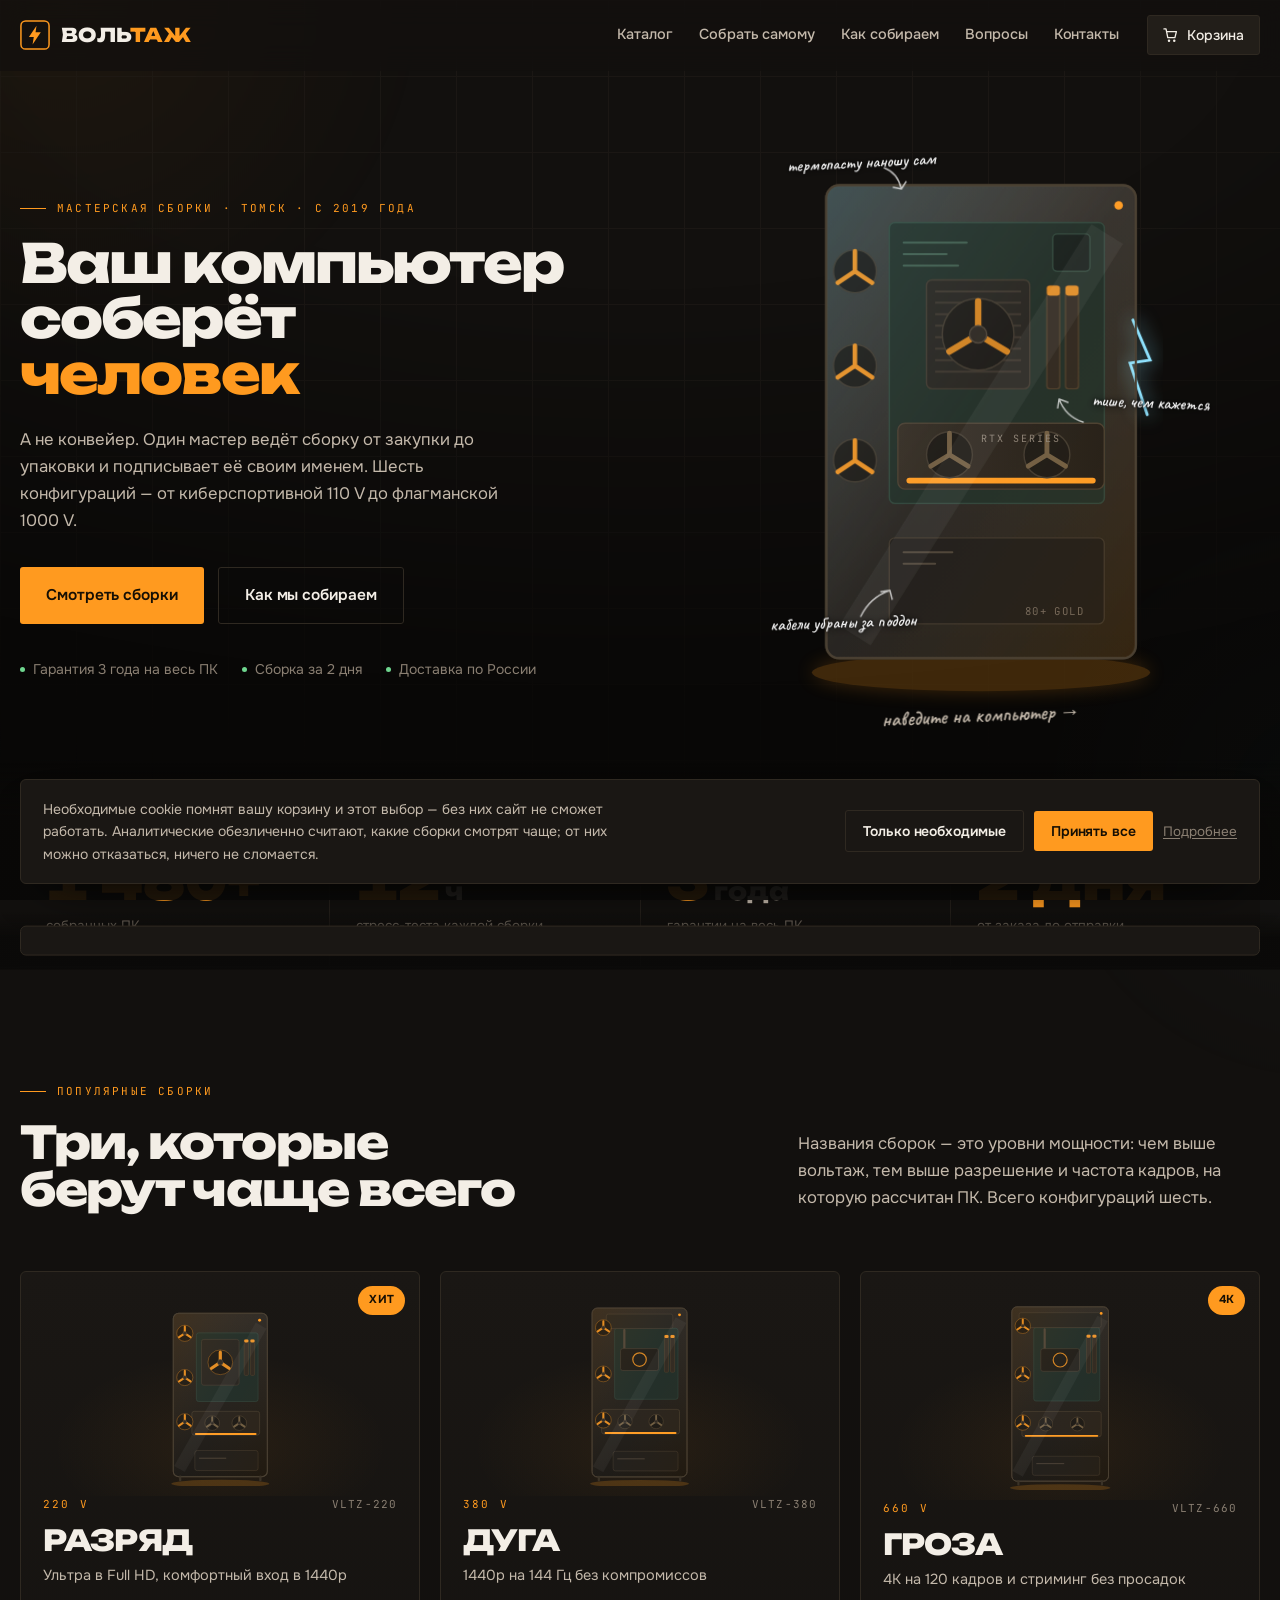
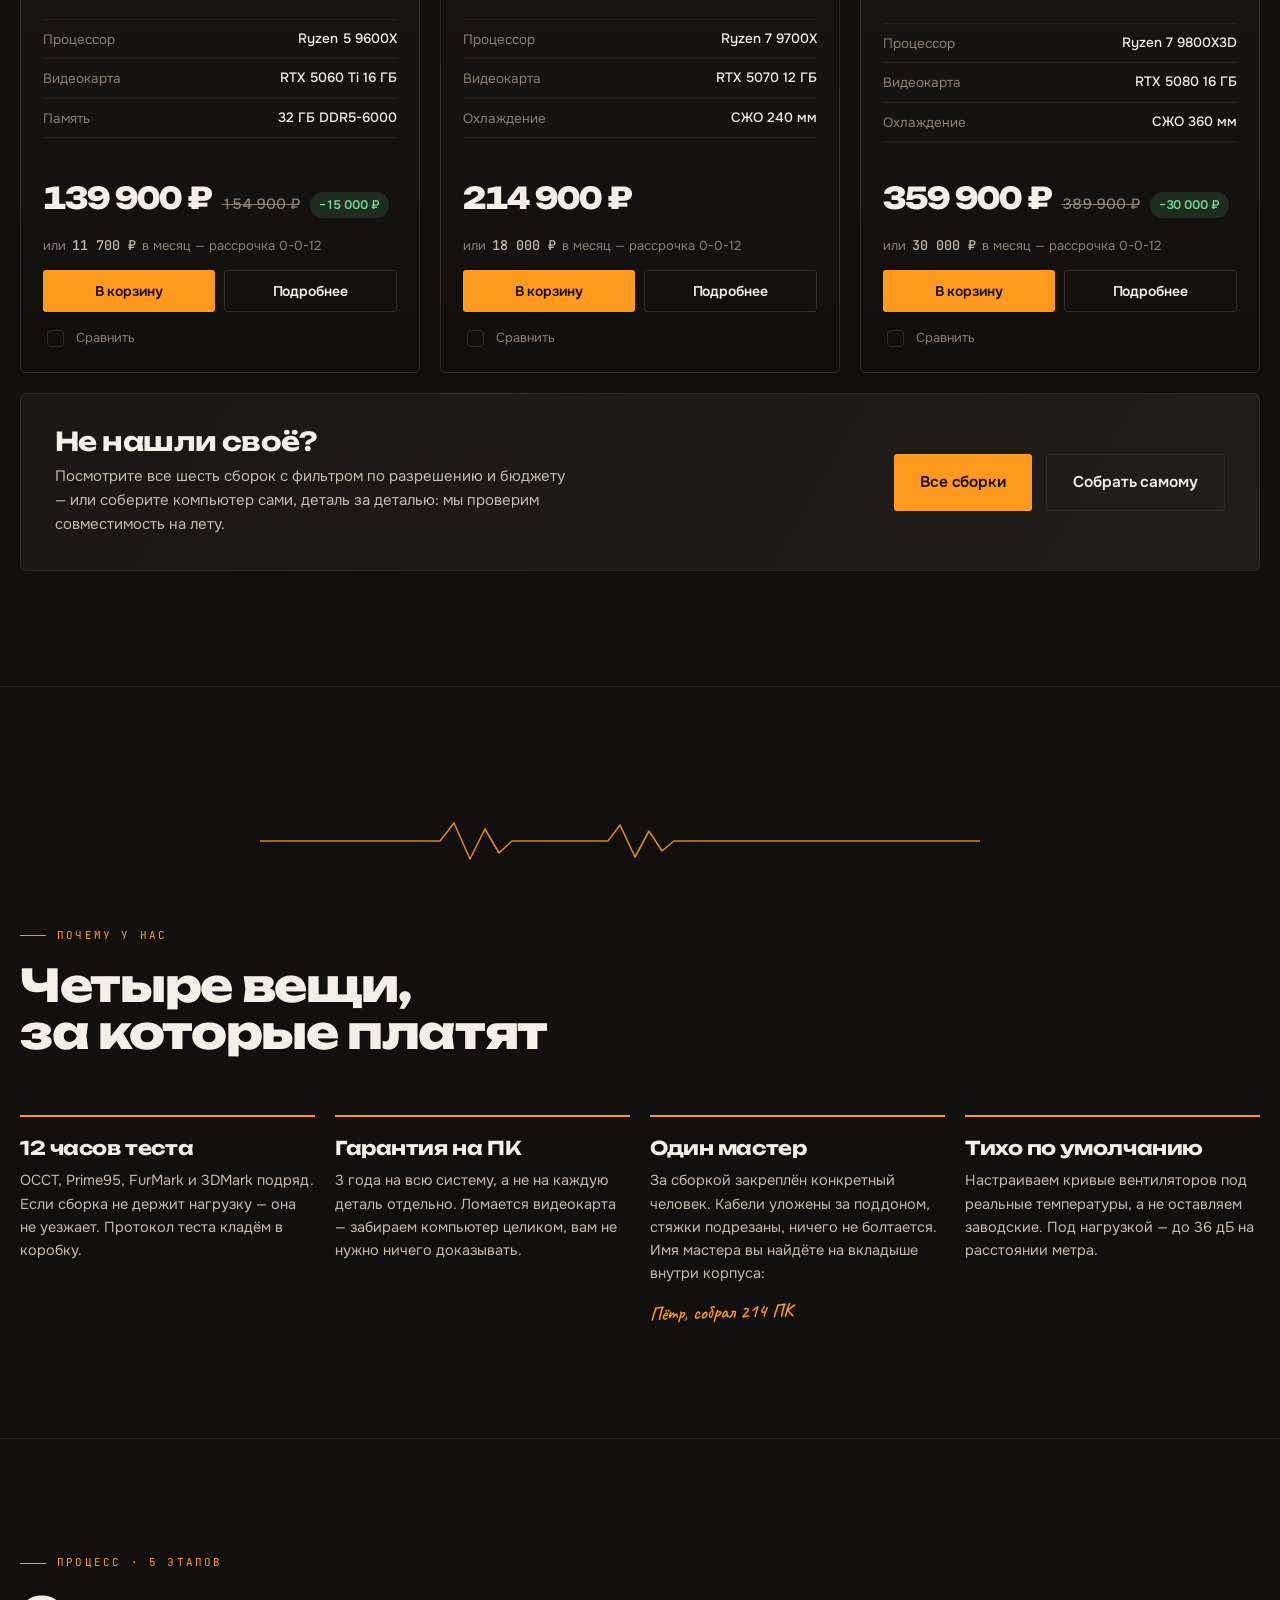
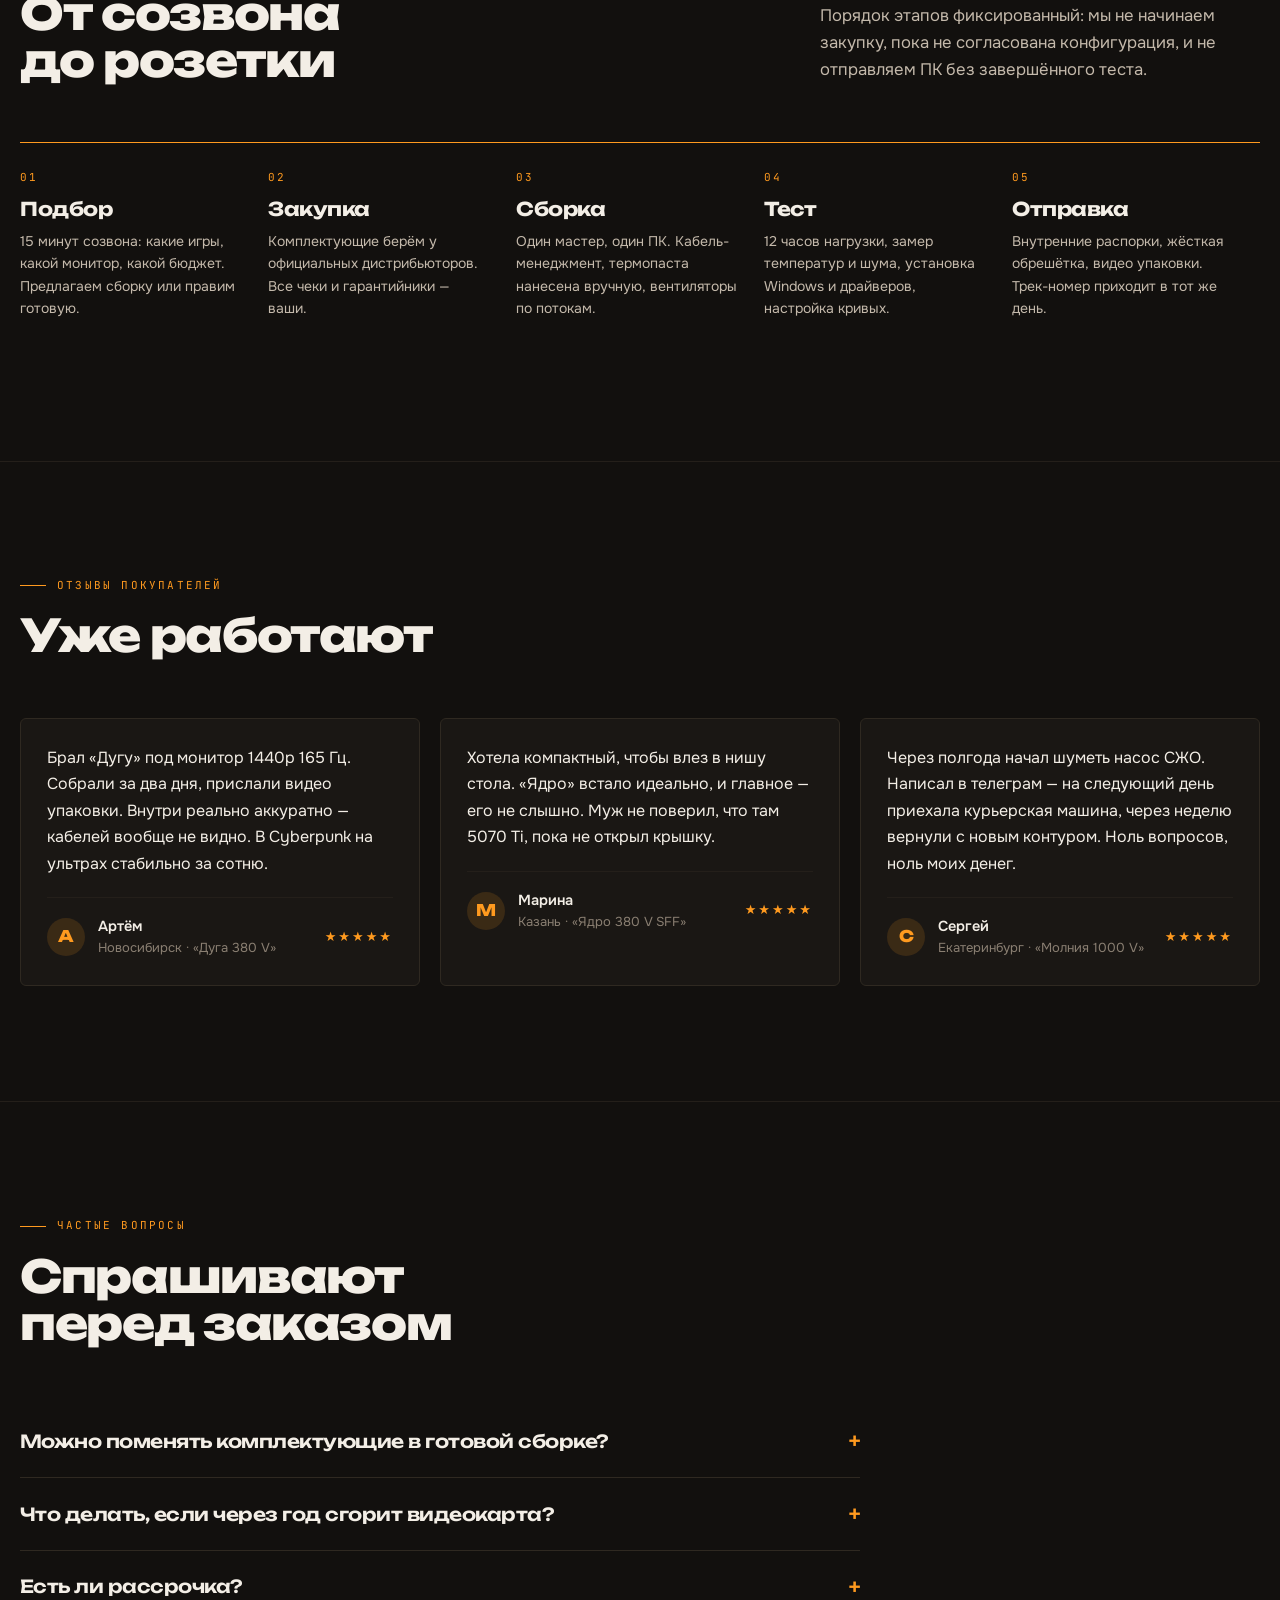
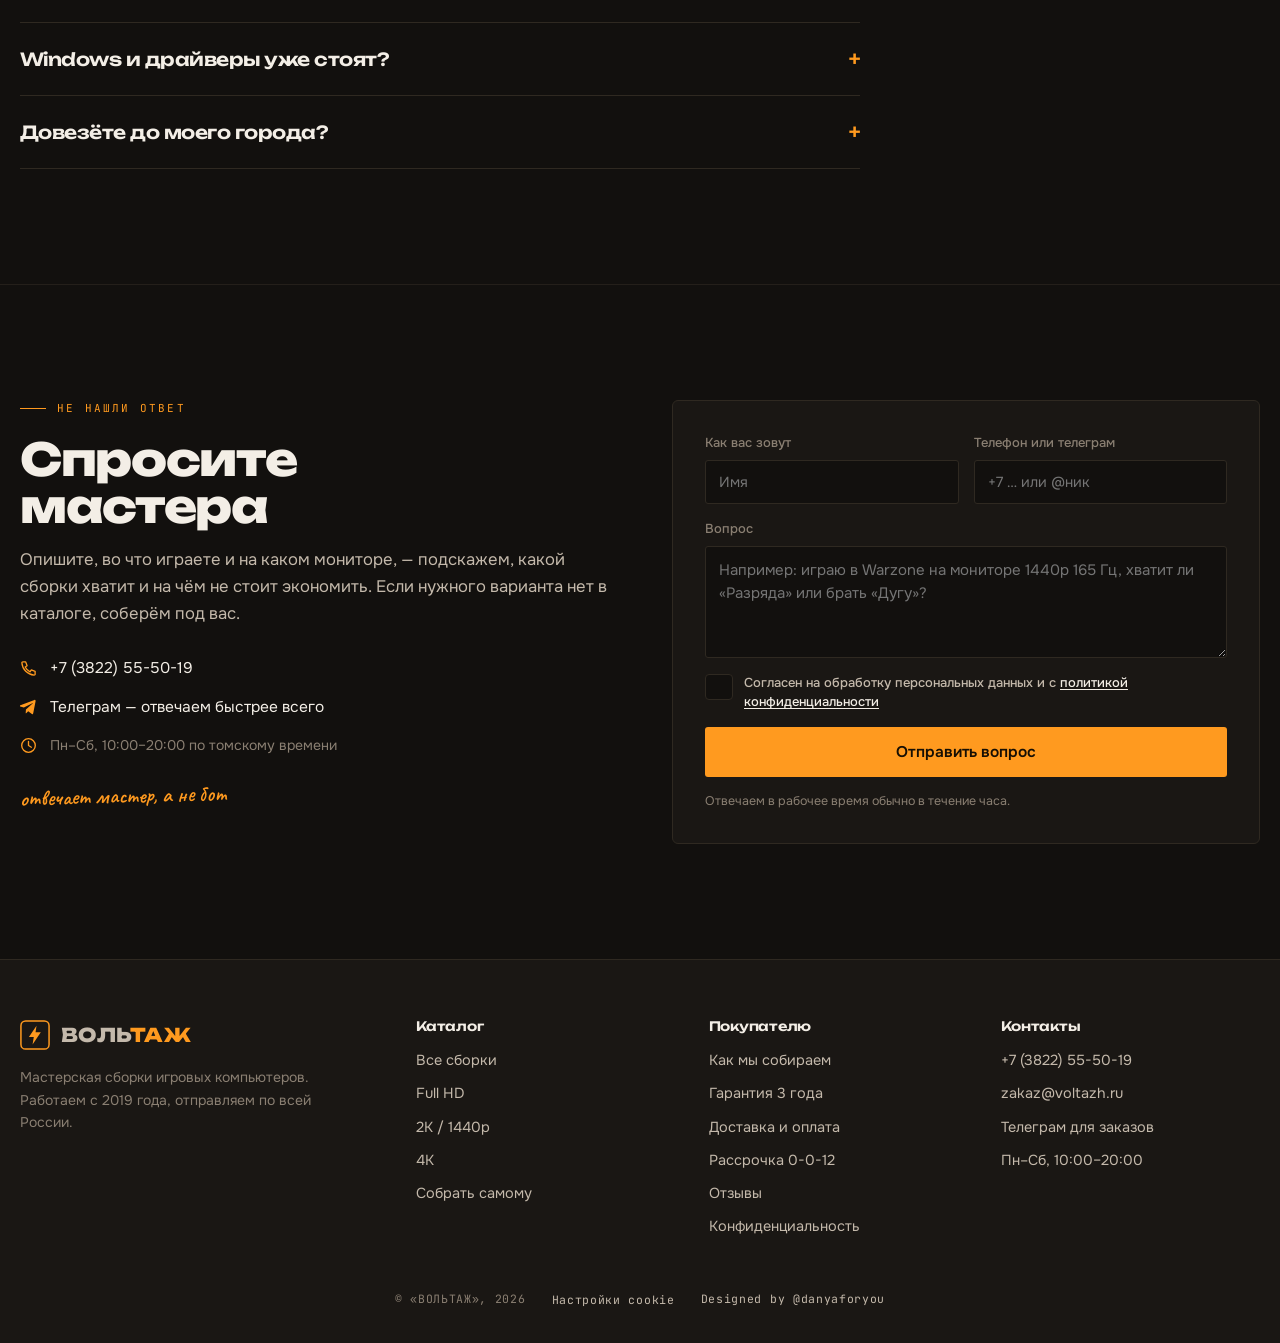
==== index.html @ ef3c9ac2 "Доступность и лишние пересчёты раскладки По отчёту Lighthouse.  Доступность: - корзина, карточка тов" ====
<!doctype html>
<html lang="ru">
<head>
<meta charset="utf-8">
<meta name="viewport" content="width=device-width, initial-scale=1">
<title>Вольтаж — сборка игровых ПК в Томске</title>
<meta name="description" content="Мастерская сборки игровых компьютеров: шесть готовых конфигураций, гарантия 3 года на весь ПК, 12 часов стресс-теста.">
<link rel="canonical" href="https://danya4you.github.io/voltazh/">
<link rel="icon" href="favicon.svg" type="image/svg+xml">
<meta name="theme-color" content="#12100E">

<meta property="og:type" content="website">
<meta property="og:site_name" content="ВОЛЬТАЖ">
<meta property="og:locale" content="ru_RU">
<meta property="og:url" content="https://danya4you.github.io/voltazh/">
<meta property="og:title" content="Вольтаж — ваш компьютер соберёт человек">
<meta property="og:description" content="Мастерская сборки игровых компьютеров: шесть готовых конфигураций, гарантия 3 года на весь ПК, 12 часов стресс-теста.">
<meta property="og:image" content="https://danya4you.github.io/voltazh/og-image.png">
<meta property="og:image:width" content="1731">
<meta property="og:image:height" content="909">
<meta property="og:image:alt" content="Игровой компьютер ВОЛЬТАЖ и слоган: ваш компьютер соберёт человек">

<meta name="twitter:card" content="summary_large_image">
<meta name="twitter:title" content="Вольтаж — ваш компьютер соберёт человек">
<meta name="twitter:description" content="Мастерская сборки игровых компьютеров: шесть готовых конфигураций, гарантия 3 года на весь ПК, 12 часов стресс-теста.">
<meta name="twitter:image" content="https://danya4you.github.io/voltazh/og-image.png">
<link rel="preconnect" href="https://fonts.googleapis.com">
<link rel="preconnect" href="https://fonts.gstatic.com" crossorigin>
<link rel="preload" as="style" href="https://fonts.googleapis.com/css2?family=Caveat:wght@600&family=JetBrains+Mono:wght@400;500;700&family=Onest:wght@400;500;600;700&family=Unbounded:wght@600;700;800&display=swap">
<link rel="stylesheet" href="https://fonts.googleapis.com/css2?family=Caveat:wght@600&family=JetBrains+Mono:wght@400;500;700&family=Onest:wght@400;500;600;700&family=Unbounded:wght@600;700;800&display=swap" media="print" onload="this.media='all'">
<noscript><link rel="stylesheet" href="https://fonts.googleapis.com/css2?family=Caveat:wght@600&family=JetBrains+Mono:wght@400;500;700&family=Onest:wght@400;500;600;700&family=Unbounded:wght@600;700;800&display=swap"></noscript>
<link rel="stylesheet" href="assets/style.css">
</head>
<body>
<div class="bg" aria-hidden="true">
  <div class="bg__glow"></div>
  <div class="bg__grid"></div>
  <div class="bg__vig"></div>
</div>
<div class="cursor-glow" id="cursorGlow" aria-hidden="true"></div>
<div class="page-veil" aria-hidden="true"></div>

<!-- вольтметровая рейка -->
<aside class="rail" id="rail" aria-hidden="true">
  <div class="rail__track"><div class="rail__fill"></div><div class="rail__head"></div></div>
  <div class="rail__read"><small>напряжение</small><span id="railRead">0 V</span></div>
</aside>

<!-- ================= ШАПКА ================= -->
<header class="top" id="top">
  <div class="shell top__in">
    <a class="logo" href="index.html" aria-label="Вольтаж — на главную">
      <svg class="logo__mark" viewBox="0 0 32 32" fill="none" aria-hidden="true">
        <rect x="1" y="1" width="30" height="30" rx="5" stroke="#FF9A1F" stroke-width="1.6"/>
        <path d="M17.6 6 9.5 18.2h5.2L13.4 26l8.8-13H16.6L17.6 6Z" fill="#FF9A1F"/>
      </svg>
      <span class="logo__txt">Воль<b>таж</b></span>
    </a>
    <nav class="nav" id="nav">
      <a href="catalog.html" data-page="catalog">Каталог</a>
      <a href="configurator.html" data-page="configurator">Собрать самому</a>
      <a href="index.html#how">Как собираем</a>
      <a href="index.html#faq">Вопросы</a>
      <a href="index.html#ask">Контакты</a>
    </nav>
    <button class="cart-btn" id="cartOpen" aria-label="Открыть корзину">
      <svg width="15" height="15" viewBox="0 0 16 16" fill="none" aria-hidden="true">
        <path d="M1 1h2.2l1.9 9.2h7.6l1.6-6.4H4.4" stroke="currentColor" stroke-width="1.4" stroke-linecap="round" stroke-linejoin="round"/>
        <circle cx="6.4" cy="13.6" r="1.3" fill="currentColor"/><circle cx="12" cy="13.6" r="1.3" fill="currentColor"/>
      </svg>
      Корзина <span class="cart-btn__n" id="cartN" data-zero>0</span>
    </button>
    <button class="burger" id="burger" aria-label="Меню" aria-expanded="false" aria-controls="nav">
      <span></span><span></span><span></span>
    </button>
  </div>
</header>

<main id="content">
<!-- ================= ГЕРОЙ ================= -->
<section class="hero band--flush" id="hero">
  <div class="shell hero__in">
    <div>
      <div class="eyebrow">Мастерская сборки · Томск · с 2019 года</div>
      <h1>Ваш компьютер<br>соберёт<br><em>человек</em></h1>
      <p class="hero__sub">А не конвейер. Один мастер ведёт сборку от закупки до упаковки и подписывает её своим именем. Шесть конфигураций — от киберспортивной 110 V до флагманской 1000 V.</p>
      <div class="hero__cta">
        <a class="btn" href="catalog.html">Смотреть сборки</a>
        <a class="btn btn--ghost" href="#how">Как мы собираем</a>
      </div>
      <div class="hero__meta">
        <span>Гарантия 3 года на весь ПК</span>
        <span>Сборка за 2 дня</span>
        <span>Доставка по России</span>
      </div>
    </div>
    <div class="hero__art">
      <div class="hero__stage">
      <svg viewBox="0 0 300 380" fill="none" role="img" aria-label="Игровой компьютер в корпусе со стеклянной боковиной">
        <defs>
          <linearGradient id="hGlass" x1="0" y1="0" x2="1" y2="1">
            <stop offset="0" stop-color="#8FE3FF" stop-opacity=".13"/>
            <stop offset=".5" stop-color="#FFFFFF" stop-opacity=".04"/>
            <stop offset="1" stop-color="#FF9A1F" stop-opacity=".07"/>
          </linearGradient>
          <linearGradient id="hCase" x1="0" y1="0" x2="0" y2="1">
            <stop offset="0" stop-color="#2A251F"/><stop offset="1" stop-color="#171410"/>
          </linearGradient>
          <linearGradient id="hGpu" x1="0" y1="0" x2="1" y2="0">
            <stop offset="0" stop-color="#31291F"/><stop offset="1" stop-color="#1E1913"/>
          </linearGradient>
          <filter id="hGlow" x="-60%" y="-60%" width="220%" height="220%">
            <feGaussianBlur stdDeviation="7" result="b"/><feMerge><feMergeNode in="b"/><feMergeNode in="SourceGraphic"/></feMerge>
          </filter>
        </defs>

        <!-- свечение под корпусом -->
        <ellipse class="pulse floor" cx="150" cy="366" rx="118" ry="13" fill="#FF9A1F" opacity=".22" filter="url(#hGlow)"/>

        <!-- корпус -->
        <g class="part" style="--dy:34px; animation-delay:.05s; --ex:-30px; --ey:34px; --er:-8deg; --rd:0s">
          <rect x="42" y="26" width="216" height="330" rx="9" fill="url(#hCase)" stroke="#3A3227" stroke-width="1.5"/>
          <rect x="42" y="26" width="216" height="330" rx="9" fill="url(#hGlass)"/>
          <circle class="led" cx="246" cy="40" r="3" fill="#FF9A1F"/>
        </g>

        <!-- материнская плата -->
        <g class="part" style="--dx:-70px; --rot:-7deg; animation-delay:.28s; --ex:-96px; --ey:-58px; --er:-24deg; --rd:.42s">
          <rect x="86" y="52" width="150" height="196" rx="4" fill="#1D2A22" stroke="#2E4438" stroke-width="1"/>
          <path d="M96 66h44M96 74h30M96 82h38" stroke="#3E5A4A" stroke-width="1.4" stroke-linecap="round"/>
          <rect x="200" y="60" width="26" height="26" rx="3" fill="#141B17" stroke="#2E4438"/>
        </g>

        <!-- оперативная память -->
        <g class="part" style="--dy:-70px; animation-delay:.46s; --ex:78px; --ey:-104px; --er:38deg; --rd:1.26s">
          <rect x="196" y="96" width="9" height="72" rx="2" fill="#2C241B" stroke="#4A3A26"/>
          <rect x="209" y="96" width="9" height="72" rx="2" fill="#2C241B" stroke="#4A3A26"/>
          <rect x="196" y="96" width="9" height="7" rx="2" fill="#FF9A1F" opacity=".85"/>
          <rect x="209" y="96" width="9" height="7" rx="2" fill="#FF9A1F" opacity=".85"/>
        </g>

        <!-- башенный кулер -->
        <g class="part" style="--dy:-90px; animation-delay:.6s; --ex:-14px; --ey:-142px; --er:-18deg; --rd:.84s">
          <rect x="112" y="92" width="72" height="76" rx="4" fill="#23201B" stroke="#3E362B"/>
          <path d="M118 100h60M118 108h60M118 116h60M118 124h60M118 132h60M118 140h60M118 148h60M118 156h60" stroke="#3A3229" stroke-width="1.4"/>
          <g class="fan fan--slow">
            <circle cx="148" cy="130" r="25" fill="#181511" stroke="#3E362B"/>
            <path d="M148 130 148 107M148 130 168 142M148 130 128 142" stroke="#FF9A1F" stroke-width="4.5" stroke-linecap="round" opacity=".8"/>
          </g>
          <circle cx="148" cy="130" r="6" fill="#2A241D" stroke="#4A4034"/>
        </g>

        <!-- видеокарта -->
        <g class="part" style="--dx:80px; --rot:6deg; animation-delay:.78s; --ex:112px; --ey:26px; --er:22deg; --rd:1.68s">
          <rect x="92" y="192" width="144" height="46" rx="5" fill="url(#hGpu)" stroke="#453A2C"/>
          <rect x="98" y="230" width="132" height="4" rx="2" fill="#FF9A1F" class="pulse"/>
          <g class="fan"><circle cx="128" cy="214" r="16" fill="#191510" stroke="#3E362B"/>
            <path d="M128 214 128 199M128 214 141 222M128 214 115 222" stroke="#6E5A3E" stroke-width="3.4" stroke-linecap="round"/></g>
          <g class="fan fan--rev"><circle cx="196" cy="214" r="16" fill="#191510" stroke="#3E362B"/>
            <path d="M196 214 196 199M196 214 209 222M196 214 183 222" stroke="#6E5A3E" stroke-width="3.4" stroke-linecap="round"/></g>
          <text x="150" y="205" font-family="JetBrains Mono, monospace" font-size="7" fill="#8A7F72" letter-spacing="1.4">RTX SERIES</text>
        </g>

        <!-- блок питания -->
        <g class="part" style="--dy:80px; animation-delay:.94s; --ex:-108px; --ey:78px; --er:-30deg; --rd:2.1s">
          <rect x="86" y="272" width="150" height="60" rx="4" fill="#1C1915" stroke="#3A3227"/>
          <path d="M96 282h34M96 290h22" stroke="#4A4034" stroke-width="1.4" stroke-linecap="round"/>
          <text x="222" y="326" text-anchor="end" font-family="JetBrains Mono, monospace" font-size="7.5" fill="#6E6357" letter-spacing="1">80+ GOLD</text>
        </g>

        <!-- фронтальные вентиляторы -->
        <g class="part" style="--dx:-60px; animation-delay:1.08s; --ex:-124px; --ey:-14px; --er:-42deg; --rd:2.52s">
          <g class="fan"><circle cx="62" cy="86" r="15" fill="#181511" stroke="#3E362B"/>
            <path d="M62 86 62 72M62 86 74 94M62 86 50 94" stroke="#FF9A1F" stroke-width="3.2" stroke-linecap="round" opacity=".9"/></g>
          <g class="fan fan--slow"><circle cx="62" cy="152" r="15" fill="#181511" stroke="#3E362B"/>
            <path d="M62 152 62 138M62 152 74 160M62 152 50 160" stroke="#FF9A1F" stroke-width="3.2" stroke-linecap="round" opacity=".9"/></g>
          <g class="fan"><circle cx="62" cy="218" r="15" fill="#181511" stroke="#3E362B"/>
            <path d="M62 218 62 204M62 218 74 226M62 218 50 226" stroke="#FF9A1F" stroke-width="3.2" stroke-linecap="round" opacity=".9"/></g>
        </g>

        <!-- дуга разряда -->
        <path class="arc" d="M256 120 268 148 254 150 266 186" stroke="#8FE3FF" stroke-width="2" stroke-linecap="round" fill="none" filter="url(#hGlow)"/>

        <!-- стеклянная боковина поверх -->
        <g class="part" style="--sc:1.05; --dy:0px; animation-delay:1.22s; --ex:96px; --ey:96px; --er:16deg; --rd:2.94s">
          <rect x="42" y="26" width="216" height="330" rx="9" fill="url(#hGlass)" stroke="#4B4133" stroke-width="1.5"/>
          <path d="M62 340 238 60" stroke="#FFFFFF" stroke-opacity=".05" stroke-width="26"/>
        </g>

        <!-- слои сценария: искры → вспышка → дым -->
        <g class="sparks" stroke="#FFD08A" stroke-width="2.2" stroke-linecap="round"
           stroke-linejoin="round" fill="none" filter="url(#hGlow)">
          <path d="M98 148 L108 162 L98 165 L107 180"/>
          <path d="M214 194 L204 208 L214 211 L205 226"/>
          <path d="M130 266 L140 280 L130 283 L139 298"/>
          <path d="M188 92 L178 106 L188 109 L179 124"/>
          <circle cx="107" cy="180" r="2.6" fill="#FFD08A" stroke="none"/>
          <circle cx="205" cy="226" r="2.2" fill="#FFD08A" stroke="none"/>
        </g>

        <circle class="flash" cx="150" cy="190" r="58" fill="#FFE3B0" filter="url(#hGlow)"/>

        <g class="smoke" fill="#7A6E60">
          <circle cx="120" cy="300" r="17" style="--sx:-26px"/>
          <circle cx="162" cy="312" r="21" style="--sx:16px"/>
          <circle cx="196" cy="294" r="14" style="--sx:34px"/>
          <circle cx="142" cy="284" r="12" style="--sx:-8px"/>
        </g>
      </svg>

        <span class="note note--1">термопасту наношу сам
          <svg viewBox="0 0 40 32" aria-hidden="true"><path d="M2 1c9 4 14 11 16 22M18 23l5-7M18 23l-8-2"/></svg>
        </span>
        <span class="note note--2">тише, чем кажется
          <svg viewBox="0 0 40 32" aria-hidden="true"><path d="M38 30C27 27 18 20 13 8M13 8l9 3M13 8l-1 9"/></svg>
        </span>
        <span class="note note--3">кабели убраны за поддон
          <svg viewBox="0 0 40 32" aria-hidden="true"><path d="M1 30c7-13 17-21 30-25M31 5l-9 1M31 5l2 9"/></svg>
        </span>
      </div>
      <span class="hero__hint">наведите на компьютер →</span>
    </div>
  </div>
</section>

<!-- ================= ЦИФРЫ ================= -->
<div class="shell">
  <div class="stats rise">
    <div class="stat"><div class="stat__n" data-count="1480" data-suffix="+">0</div><div class="stat__l">собранных ПК</div></div>
    <div class="stat"><div class="stat__n" data-count="12">0<small>ч</small></div><div class="stat__l">стресс-теста каждой сборки</div></div>
    <div class="stat"><div class="stat__n" data-count="3">0<small>года</small></div><div class="stat__l">гарантии на весь ПК</div></div>
    <div class="stat"><div class="stat__n" data-count="0" data-static="2 дня">2 дня</div><div class="stat__l">от заказа до отправки</div></div>
  </div>
</div>

<!-- ================= ПОПУЛЯРНЫЕ СБОРКИ ================= -->
<section class="band" id="catalog">
  <div class="shell">
    <div class="head head--split rise">
      <div>
        <div class="eyebrow">Популярные сборки</div>
        <h2>Три, которые<br>берут чаще всего</h2>
      </div>
      <p class="lead" style="max-width:42ch">Названия сборок — это уровни мощности: чем выше вольтаж, тем выше разрешение и частота кадров, на которую рассчитан ПК. Всего конфигураций шесть.</p>
    </div>

    <div class="grid" id="grid" data-only="razryad,duga,groza"></div>

    <div class="cta-card rise" style="margin-top:20px">
      <div>
        <h3>Не нашли своё?</h3>
        <p>Посмотрите все шесть сборок с фильтром по разрешению и бюджету — или соберите компьютер сами, деталь за деталью: мы проверим совместимость на лету.</p>
      </div>
      <div class="hero__cta" style="margin:0">
        <a class="btn" href="catalog.html">Все сборки</a>
        <a class="btn btn--ghost" href="configurator.html">Собрать самому</a>
      </div>
    </div>
  </div>
</section>
<!-- ================= ПОЧЕМУ МЫ ================= -->
<section class="band" id="why">
  <div class="shell">
    <div class="bolt rise" id="bolt">
      <svg viewBox="0 0 760 60" fill="none" aria-hidden="true">
        <path d="M0 30h180l14-18 16 36 15-30 14 24 13-12h96l12-16 15 32 14-26 13 20 12-10h306" stroke="#FF9A1F" stroke-width="1.6" stroke-linejoin="round"/>
      </svg>
    </div>
    <div class="head rise" style="margin-top:56px">
      <div class="eyebrow">Почему у нас</div>
      <h2>Четыре вещи,<br>за которые платят</h2>
    </div>
    <div class="feats">
      <div class="feat rise"><h3>12 часов теста</h3><p>OCCT, Prime95, FurMark и 3DMark подряд. Если сборка не держит нагрузку — она не уезжает. Протокол теста кладём в коробку.</p></div>
      <div class="feat rise" data-d="1"><h3>Гарантия на ПК</h3><p>3 года на всю систему, а не на каждую деталь отдельно. Ломается видеокарта — забираем компьютер целиком, вам не нужно ничего доказывать.</p></div>
      <div class="feat rise" data-d="2"><h3>Один мастер</h3><p>За сборкой закреплён конкретный человек. Кабели уложены за поддоном, стяжки подрезаны, ничего не болтается. Имя мастера вы найдёте на вкладыше внутри корпуса:</p><span class="hand">Пётр, собрал 214 ПК</span></div>
      <div class="feat rise" data-d="3"><h3>Тихо по умолчанию</h3><p>Настраиваем кривые вентиляторов под реальные температуры, а не оставляем заводские. Под нагрузкой — до 36 дБ на расстоянии метра.</p></div>
    </div>
  </div>
</section>

<!-- ================= КАК СОБИРАЕМ ================= -->
<section class="band" id="how">
  <div class="shell">
    <div class="head head--split rise">
      <div>
        <div class="eyebrow">Процесс · 5 этапов</div>
        <h2>От созвона<br>до розетки</h2>
      </div>
      <p class="lead" style="max-width:40ch">Порядок этапов фиксированный: мы не начинаем закупку, пока не согласована конфигурация, и не отправляем ПК без завершённого теста.</p>
    </div>
    <div class="steps">
      <div class="step rise"><div class="step__n">01</div><h3>Подбор</h3><p>15 минут созвона: какие игры, какой монитор, какой бюджет. Предлагаем сборку или правим готовую.</p></div>
      <div class="step rise" data-d="1"><div class="step__n">02</div><h3>Закупка</h3><p>Комплектующие берём у официальных дистрибьюторов. Все чеки и гарантийники — ваши.</p></div>
      <div class="step rise" data-d="2"><div class="step__n">03</div><h3>Сборка</h3><p>Один мастер, один ПК. Кабель-менеджмент, термопаста нанесена вручную, вентиляторы по потокам.</p></div>
      <div class="step rise" data-d="3"><div class="step__n">04</div><h3>Тест</h3><p>12 часов нагрузки, замер температур и шума, установка Windows и драйверов, настройка кривых.</p></div>
      <div class="step rise" data-d="4"><div class="step__n">05</div><h3>Отправка</h3><p>Внутренние распорки, жёсткая обрешётка, видео упаковки. Трек-номер приходит в тот же день.</p></div>
    </div>
  </div>
</section>

<!-- ================= ОТЗЫВЫ ================= -->
<section class="band" id="reviews">
  <div class="shell">
    <div class="head rise">
      <div class="eyebrow">Отзывы покупателей</div>
      <h2>Уже работают</h2>
    </div>
    <div class="revs">
      <div class="rev rise">
        <p class="rev__q">Брал «Дугу» под монитор 1440p 165 Гц. Собрали за два дня, прислали видео упаковки. Внутри реально аккуратно — кабелей вообще не видно. В Cyberpunk на ультрах стабильно за сотню.</p>
        <div class="rev__w"><div class="rev__av">А</div><div><div class="rev__n">Артём</div><div class="rev__c">Новосибирск · «Дуга 380 V»</div></div><div class="rev__s">★★★★★</div></div>
      </div>
      <div class="rev rise" data-d="1">
        <p class="rev__q">Хотела компактный, чтобы влез в нишу стола. «Ядро» встало идеально, и главное — его не слышно. Муж не поверил, что там 5070 Ti, пока не открыл крышку.</p>
        <div class="rev__w"><div class="rev__av">М</div><div><div class="rev__n">Марина</div><div class="rev__c">Казань · «Ядро 380 V SFF»</div></div><div class="rev__s">★★★★★</div></div>
      </div>
      <div class="rev rise" data-d="2">
        <p class="rev__q">Через полгода начал шуметь насос СЖО. Написал в телеграм — на следующий день приехала курьерская машина, через неделю вернули с новым контуром. Ноль вопросов, ноль моих денег.</p>
        <div class="rev__w"><div class="rev__av">С</div><div><div class="rev__n">Сергей</div><div class="rev__c">Екатеринбург · «Молния 1000 V»</div></div><div class="rev__s">★★★★★</div></div>
      </div>
    </div>
  </div>
</section>

<!-- ================= FAQ ================= -->
<section class="band" id="faq">
  <div class="shell">
    <div class="head rise">
      <div class="eyebrow">Частые вопросы</div>
      <h2>Спрашивают<br>перед заказом</h2>
    </div>
    <div class="faq">
      <details class="q rise"><summary>Можно поменять комплектующие в готовой сборке?</summary><div class="q__a">Да. Любую сборку из каталога мы правим под вас: другая видеокарта, больше памяти, второй SSD, корпус белого цвета. Пересчитываем цену на созвоне и присылаем итоговую спецификацию в PDF до оплаты.</div></details>
      <details class="q rise" data-d="1"><summary>Что делать, если через год сгорит видеокарта?</summary><div class="q__a">Написать нам в телеграм. Мы забираем компьютер целиком за свой счёт, разбираемся сами и возвращаем рабочим. Вам не нужно определять, какая деталь виновата, и общаться с производителем — это наша работа на все 3 года.</div></details>
      <details class="q rise" data-d="2"><summary>Есть ли рассрочка?</summary><div class="q__a">Да, 0-0-12 через банк-партнёр: без первого взноса и переплаты, до 12 месяцев. Оформляется онлайн за 10 минут, решение приходит сразу. Также работаем по счёту для юрлиц с НДС.</div></details>
      <details class="q rise" data-d="3"><summary>Windows и драйверы уже стоят?</summary><div class="q__a">Стоит активированная Windows 11 Pro, все актуальные драйверы и ничего лишнего: без пробных антивирусов, тулбаров и «оптимизаторов». По запросу вместо неё поставим Linux или отдадим ПК с чистым накопителем и скидкой.</div></details>
      <details class="q rise" data-d="4"><summary>Довезёте до моего города?</summary><div class="q__a">Доставляем по всей России транспортными компаниями в жёсткой обрешётке — доставка бесплатна при заказе от 150 000 ₽. По Томску привозим сами и при желании подключаем на месте. Внутри корпуса ставим распорки, видеокарту на время перевозки снимаем и упаковываем отдельно.</div></details>
    </div>
  </div>
</section>

<!-- ================= ОСТАЛИСЬ ВОПРОСЫ ================= -->
<section class="band" id="ask">
  <div class="shell ask">
    <div class="ask__side rise">
      <div class="eyebrow">Не нашли ответ</div>
      <h2>Спросите<br>мастера</h2>
      <p class="lead">Опишите, во что играете и на каком мониторе, — подскажем, какой сборки хватит и на чём не стоит экономить. Если нужного варианта нет в каталоге, соберём под вас.</p>

      <ul class="ask__contacts">
        <li>
          <svg viewBox="0 0 18 18" fill="none" aria-hidden="true"><path d="M3 2h3l1.5 4-2 1.4a11 11 0 0 0 5.1 5.1L12 10.5l4 1.5v3a1 1 0 0 1-1.1 1A14 14 0 0 1 2 3.1 1 1 0 0 1 3 2Z" stroke="currentColor" stroke-width="1.4" stroke-linejoin="round"/></svg>
          <a href="tel:+73822555019">+7 (3822) 55-50-19</a>
        </li>
        <li>
          <svg viewBox="0 0 18 18" fill="none" aria-hidden="true"><path d="M16.5 2.4 14 15.2c-.2.9-.7 1.1-1.4.7l-3.9-2.9-1.9 1.8c-.2.2-.4.4-.8.4l.3-4 7.3-6.6c.3-.3-.1-.4-.5-.2L4.1 9.1.2 7.9c-.9-.3-.9-.9.2-1.3L15.3 1c.7-.3 1.4.2 1.2 1.4Z" fill="currentColor"/></svg>
          <a href="https://t.me/danyaforyou">Телеграм — отвечаем быстрее всего</a>
        </li>
        <li>
          <svg viewBox="0 0 18 18" fill="none" aria-hidden="true"><circle cx="9" cy="9" r="7.2" stroke="currentColor" stroke-width="1.4"/><path d="M9 4.6V9l3 1.8" stroke="currentColor" stroke-width="1.4" stroke-linecap="round"/></svg>
          <small>Пн–Сб, 10:00–20:00 по томскому времени</small>
        </li>
      </ul>

      <span class="hand">отвечает мастер, а не бот</span>
    </div>

    <form class="ask__form rise" data-d="1" id="askForm" novalidate>
      <div class="ask__row">
        <div class="field">
          <label for="aName">Как вас зовут</label>
          <input id="aName" name="name" autocomplete="name" placeholder="Имя">
          <span class="err">Укажите имя</span>
        </div>
        <div class="field">
          <label for="aContact">Телефон или телеграм</label>
          <input id="aContact" name="contact" autocomplete="tel" placeholder="+7 … или @ник">
          <span class="err">Куда прислать ответ?</span>
        </div>
      </div>
      <div class="field">
        <label for="aText">Вопрос</label>
        <textarea id="aText" name="text" placeholder="Например: играю в Warzone на мониторе 1440p 165 Гц, хватит ли «Разряда» или брать «Дугу»?"></textarea>
        <span class="err">Опишите вопрос хотя бы одним предложением</span>
      </div>
      <div class="field field--agree">
        <label class="agree">
          <input type="checkbox" id="aAgree">
          <span>Согласен на обработку персональных данных и с <a href="policy.html">политикой конфиденциальности</a></span>
        </label>
        <span class="err">Без согласия мы не имеем права принять обращение</span>
      </div>
      <button class="btn btn--wide" type="submit">Отправить вопрос</button>
      <p class="ask__note">Отвечаем в рабочее время обычно в течение часа.</p>
    </form>
  </div>
</section>

</main>

<!-- ================= ФУТЕР ================= -->
<footer class="foot" id="contacts">
  <div class="shell">
    <div class="foot__grid">
      <div>
        <a class="logo" href="index.html" style="margin-bottom:14px">
          <svg class="logo__mark" viewBox="0 0 32 32" fill="none" aria-hidden="true">
            <rect x="1" y="1" width="30" height="30" rx="5" stroke="#FF9A1F" stroke-width="1.6"/>
            <path d="M17.6 6 9.5 18.2h5.2L13.4 26l8.8-13H16.6L17.6 6Z" fill="#FF9A1F"/>
          </svg>
          <span class="logo__txt">Воль<b>таж</b></span>
        </a>
        <p class="foot__note">Мастерская сборки игровых компьютеров. Работаем с 2019 года, отправляем по всей России.</p>
      </div>
      <div>
        <h3>Каталог</h3>
        <ul>
          <li><a href="catalog.html">Все сборки</a></li>
          <li><a href="catalog.html#catalog">Full HD</a></li>
          <li><a href="catalog.html#catalog">2K / 1440p</a></li>
          <li><a href="catalog.html#catalog">4K</a></li>
          <li><a href="configurator.html">Собрать самому</a></li>
        </ul>
      </div>
      <div>
        <h3>Покупателю</h3>
        <ul>
          <li><a href="index.html#how">Как мы собираем</a></li>
          <li><a href="index.html#why">Гарантия 3 года</a></li>
          <li><a href="index.html#faq">Доставка и оплата</a></li>
          <li><a href="index.html#faq">Рассрочка 0-0-12</a></li>
          <li><a href="index.html#reviews">Отзывы</a></li>
          <li><a href="policy.html">Конфиденциальность</a></li>
        </ul>
      </div>
      <div>
        <h3>Контакты</h3>
        <ul>
          <li><a href="tel:+73822555019">+7 (3822) 55-50-19</a></li>
          <li><a href="mailto:zakaz@voltazh.ru">zakaz@voltazh.ru</a></li>
          <li><a href="https://t.me/danyaforyou">Телеграм для заказов</a></li>
          <li><span style="color:var(--ink-2)">Пн–Сб, 10:00–20:00</span></li>
        </ul>
      </div>
    </div>
    <div class="foot__bar">
      <span>© «ВОЛЬТАЖ», 2026</span>
      <button class="foot__cookie" data-cookie-open>Настройки cookie</button>
      <a class="foot__by" href="https://t.me/danyaforyou">Designed by @danyaforyou</a>
    </div>
  </div>
</footer>

<!-- ================= КОРЗИНА ================= -->
<div class="scrim" id="scrim"></div>
<aside class="drawer" id="drawer" role="dialog" aria-modal="true" aria-label="Корзина" aria-hidden="true">
  <div class="drawer__top">
    <h3>Корзина</h3>
    <button class="x" id="cartClose" aria-label="Закрыть корзину">✕</button>
  </div>
  <div class="drawer__body" id="cartBody"></div>
  <div class="drawer__foot" id="cartFoot" hidden></div>
</aside>

<!-- ================= МОДАЛКА ТОВАРА ================= -->
<div class="modal" id="modal" role="dialog" aria-modal="true" aria-hidden="true">
  <button class="x modal__x" id="modalClose" aria-label="Закрыть">✕</button>
  <div class="modal__grid" id="modalGrid"></div>
</div>


<!-- ================= СРАВНЕНИЕ ================= -->
<div class="cmpbar" id="cmpbar" aria-live="polite"><div class="cmpbar__in"></div></div>

<!-- ================= COOKIE ================= -->
<div class="cookie" id="cookie" role="region" aria-label="Использование cookie">
  <div class="cookie__in">
    <p class="cookie__text">Необходимые cookie помнят вашу корзину и этот выбор — без них
      сайт не сможет работать. Аналитические обезличенно считают, какие сборки смотрят чаще;
      от них можно отказаться, ничего не сломается.</p>
    <div class="cookie__acts">
      <button class="btn btn--ghost btn--sm" data-cookie="need">Только необходимые</button>
      <button class="btn btn--sm" data-cookie="all">Принять все</button>
      <a class="cookie__more" href="policy.html#cookies">Подробнее</a>
    </div>
  </div>
</div>
<script src="assets/data.js" defer></script>
<script src="assets/app.js" defer></script>
</body>
</html>
---- assets/style.css ----
/* ============================================================
   ВОЛЬТАЖ — магазин игровых ПК
   Тёмная одностилевая тема (осознанный выбор: витрина мастерской).
   Все цвета заданы явно, страница не зависит от фона хоста.
   ============================================================ */

:root{
  /* грунт — тёплый графит, не синий */
  --ground:      #12100E;
  --ground-2:    #1A1714;
  --ground-3:    #221E19;
  --line:        #2F2921;
  --line-soft:   #241F1A;

  --ink:         #F3EEE6;
  --ink-2:       #C4B9AB;
  --ink-3:       #8A7F72;

  /* акцент — медь под напряжением */
  --volt:        #FF9A1F;
  --volt-deep:   #C96A00;
  --volt-soft:   rgba(255,154,31,.14);

  /* холодная дуга — только для «электрических» моментов */
  --arc:         #8FE3FF;

  --ok:          #6FD68F;
  --warn:        #FFC64D;

  --r-sm: 3px;
  --r-md: 6px;
  --r-lg: 10px;

  --shell: 1240px;
  --rail: 110px;

  /* Unbounded — то, что запоминается. Onest — то, что читается.
     Mono — только настоящие данные. Caveat — рука человека. */
  --f-disp: 'Unbounded','Onest','Segoe UI',system-ui,sans-serif;
  --f-body: 'Onest','Segoe UI',system-ui,sans-serif;
  --f-mono: 'JetBrains Mono','Cascadia Mono',ui-monospace,monospace;
  --f-hand: 'Caveat','Segoe Script',cursive;

  --sp: 0; /* прогресс скролла 0..1, пишется из JS */
}

*{box-sizing:border-box}
html{scroll-behavior:smooth}

body{
  margin:0;
  background:var(--ground);
  color:var(--ink);
  font-family:var(--f-body);
  font-size:16px;
  line-height:1.6;
  -webkit-font-smoothing:antialiased;
  overflow-x:hidden;
}

/* ---------- фон, живущий по скроллу ---------- */
.bg{position:fixed; inset:0; z-index:0; pointer-events:none}
.bg__glow{
  position:absolute; inset:-20%;
  background:
    radial-gradient(46vw 46vw at calc(18% + var(--sp)*58%) calc(14% + var(--sp)*24%),
      rgba(255,154,31, calc(.05 + var(--sp)*.20)), transparent 62%),
    radial-gradient(38vw 38vw at calc(88% - var(--sp)*62%) calc(78% - var(--sp)*30%),
      rgba(143,227,255, calc(.03 + var(--sp)*.09)), transparent 60%);
  filter:blur(6px);
  will-change:background;
}
.bg__grid{
  position:absolute; inset:0;
  background-image:
    linear-gradient(var(--line-soft) 1px, transparent 1px),
    linear-gradient(90deg, var(--line-soft) 1px, transparent 1px);
  background-size:76px 76px;
  opacity:calc(.5 - var(--sp)*.22);
  mask-image:radial-gradient(120% 90% at 50% 20%, #000 30%, transparent 85%);
}
.bg__vig{
  position:absolute; inset:0;
  background:radial-gradient(120% 80% at 50% 0%, transparent 40%, rgba(0,0,0,.55) 100%);
}
.cursor-glow{
  position:fixed; z-index:1; width:520px; height:520px; margin:-260px 0 0 -260px;
  border-radius:50%; pointer-events:none; opacity:0; transition:opacity .5s ease;
  background:radial-gradient(circle, rgba(255,154,31,.10), transparent 66%);
}

/* ---------- вольтметровая рейка ----------
   Рейка занимает ровно левое поле страницы: её ширина считается
   из фактического отступа .shell, поэтому она физически не может
   наехать на контент. Чем уже экран — тем меньше она показывает. */
.rail{
  position:fixed; left:14px; top:0; bottom:0; z-index:5;
  width:calc((100vw - min(100vw - 40px, var(--shell))) / 2 - 26px);
  display:none; pointer-events:none;
  font-family:var(--f-mono);
}
.rail__track{
  position:absolute; left:0; top:15vh; bottom:24vh; width:2px;
  background:var(--line);
}
.rail__fill{
  position:absolute; left:0; top:0; width:100%;
  height:calc(var(--sp)*100%);
  background:linear-gradient(180deg,var(--volt-deep),var(--volt));
  box-shadow:0 0 14px rgba(255,154,31,.65);
}
.rail__head{
  position:absolute; left:-4px; top:calc(var(--sp)*100%); width:10px; height:10px;
  margin-top:-5px; border-radius:50%;
  background:var(--volt); box-shadow:0 0 12px 2px rgba(255,154,31,.8);
}
.rail__tick{position:absolute; left:0; display:flex; align-items:center; gap:9px; transform:translateY(-50%)}
.rail__tick i{display:block; width:13px; height:1px; background:var(--line); flex:none}
.rail__tick span{font-size:10px; letter-spacing:.1em; color:var(--ink-3); white-space:nowrap}
.rail__tick.on i{background:var(--volt); width:20px}
.rail__tick.on span{color:var(--volt)}
.rail__read{
  position:absolute; left:0; bottom:11vh; width:100%;
  font-family:var(--f-disp); font-size:clamp(15px,1.15vw,21px); font-weight:800; letter-spacing:-.035em;
  line-height:1.1; white-space:nowrap; font-variant-numeric:tabular-nums;
  color:var(--ink-2);
}
.rail__read small{
  display:block; margin-bottom:5px;
  font-family:var(--f-mono); font-size:9px; letter-spacing:.2em;
  color:var(--ink-3); font-weight:400;
}

/* от 1320px в поле помещается сама шкала с делениями */
@media (min-width:1320px){
  .rail{display:block}
  .rail__tick span, .rail__read{display:none}
}
/* от 1440px — уже и подписи делений, и показание вольтметра */
@media (min-width:1440px){
  .rail__tick span{display:block}
  .rail__read{display:block}
}

/* ---------- каркас ---------- */
.shell{width:min(100% - 40px, var(--shell)); margin-inline:auto; position:relative; z-index:2}
section{position:relative; z-index:2}
.band{padding:clamp(64px,9vw,120px) 0; border-top:1px solid var(--line-soft)}
.band--flush{border-top:0}

/* ---------- типографика ---------- */
h1,h2,h3,h4{
  font-family:var(--f-disp); font-weight:800; margin:0;
  line-height:1.04; text-wrap:balance; letter-spacing:-.03em;
}
h2{font-size:clamp(27px,3.7vw,45px)}
h3{font-size:clamp(19px,2vw,25px); font-weight:700; letter-spacing:-.022em}
p{margin:0}
a{color:inherit}

/* надзаголовок — единственное место, где остался «приборный» трекинг */
.eyebrow{
  font-family:var(--f-mono); font-size:11px; letter-spacing:.2em; text-transform:uppercase;
  color:var(--volt); display:flex; align-items:center; gap:11px; margin-bottom:18px;
}
.eyebrow::before{content:''; width:26px; height:1px; background:var(--volt); flex:none}
.lead{color:var(--ink-2); font-size:clamp(16px,1.3vw,17.5px); max-width:60ch; margin-top:18px; line-height:1.62}

/* рукописный акцент */
.hand{font-family:var(--f-hand); font-weight:600; letter-spacing:0; line-height:1.25}
.head{margin-bottom:clamp(36px,4.6vw,60px)}
.head--split{display:flex; gap:36px; align-items:flex-end; justify-content:space-between; flex-wrap:wrap}

/* ---------- кнопки ---------- */
.btn{
  --bg:var(--volt); --fg:#160F04;
  appearance:none; border:0; cursor:pointer;
  display:inline-flex; align-items:center; justify-content:center; gap:10px;
  padding:15px 26px; background:var(--bg); color:var(--fg);
  font-family:var(--f-body); font-size:15.5px; font-weight:600; letter-spacing:-.005em;
  border-radius:var(--r-sm); text-decoration:none; position:relative; overflow:hidden;
  transition:transform .18s ease, box-shadow .25s ease, background .2s ease;
}
.btn:hover{transform:translateY(-2px); box-shadow:0 10px 30px -8px rgba(255,154,31,.55)}
.btn:active{transform:translateY(0)}
.btn--ghost{--bg:transparent; --fg:var(--ink); border:1px solid var(--line); }
.btn--ghost:hover{border-color:var(--volt); color:var(--volt); box-shadow:none}
.btn--wide{width:100%}
.btn--sm{padding:11px 17px; font-size:14px}
:focus-visible{outline:2px solid var(--arc); outline-offset:3px; border-radius:2px}

/* ---------- шапка ---------- */
.top{
  position:sticky; top:0; z-index:60;
  background:rgba(18,16,14,.72); backdrop-filter:blur(14px);
  border-bottom:1px solid transparent; transition:border-color .3s, background .3s;
}
.top.stuck{border-bottom-color:var(--line); background:rgba(18,16,14,.92)}
.top__in{display:flex; align-items:center; gap:28px; height:70px}
.logo{display:flex; align-items:center; gap:11px; text-decoration:none; margin-right:auto}
.logo__mark{width:30px; height:30px; flex:none}
.logo__txt{font-family:var(--f-disp); font-size:19px; font-weight:800; letter-spacing:.015em; text-transform:uppercase}
.logo__txt b{color:var(--volt); font-weight:800}
.nav{display:flex; gap:26px}
.nav a{
  font-family:var(--f-body); font-size:14.5px; font-weight:500; letter-spacing:-.005em;
  color:var(--ink-2); text-decoration:none; padding:6px 0; position:relative;
}
.nav a::after{content:''; position:absolute; left:0; right:100%; bottom:0; height:1px; background:var(--volt); transition:right .28s ease}
.nav a:hover{color:var(--ink)} .nav a:hover::after{right:0}
.cart-btn{
  position:relative; display:inline-flex; align-items:center; gap:9px;
  background:var(--ground-3); border:1px solid var(--line); color:var(--ink);
  padding:10px 15px; border-radius:var(--r-sm); cursor:pointer;
  font-family:var(--f-body); font-size:14px; font-weight:500;
  transition:border-color .2s, color .2s;
}
.cart-btn:hover{border-color:var(--volt); color:var(--volt)}
.cart-btn__n{
  min-width:19px; height:19px; padding:0 5px; border-radius:10px;
  background:var(--volt); color:#160F04; font-weight:700; font-size:11px;
  display:inline-flex; align-items:center; justify-content:center;
}
.cart-btn__n:empty, .cart-btn__n[data-zero]{display:none}
/* ---------- бургер ----------
   До 900px горизонтальное меню не помещается, поэтому оно
   превращается в панель под шапкой. Кнопка корзины остаётся
   на виду: это главное действие, прятать его в меню нельзя. */
.burger{
  display:none; appearance:none; cursor:pointer; flex:none;
  width:42px; height:42px; padding:0 11px;
  background:var(--ground-3); border:1px solid var(--line); border-radius:var(--r-sm);
  flex-direction:column; justify-content:center; gap:5px;
  transition:border-color .2s;
}
.burger:hover{border-color:var(--volt)}
.burger span{
  display:block; height:2px; width:100%; background:var(--ink); border-radius:2px;
  transition:transform .28s cubic-bezier(.2,.8,.2,1), opacity .2s;
}
.burger[aria-expanded="true"] span:nth-child(1){transform:translateY(7px) rotate(45deg)}
.burger[aria-expanded="true"] span:nth-child(2){opacity:0}
.burger[aria-expanded="true"] span:nth-child(3){transform:translateY(-7px) rotate(-45deg)}

@media (max-width:900px){
  .burger{display:flex}
  .top__in{gap:14px}
  .nav{
    position:absolute; left:0; right:0; top:100%;
    display:none; flex-direction:column; gap:0;
    background:var(--ground-2); border-bottom:1px solid var(--line);
    padding:6px 0 10px;
    box-shadow:0 24px 40px -26px rgba(0,0,0,.95);
  }
  .nav.is-open{display:flex; animation:navDown .28s cubic-bezier(.2,.85,.25,1) both}
  .nav a{
    padding:14px 20px; font-size:16px; width:min(100% - 40px,var(--shell));
    margin-inline:auto; border-bottom:1px solid var(--line-soft);
  }
  .nav a:last-child{border-bottom:0}
  .nav a::after{display:none}
  .nav a.is-here{color:var(--volt)}
  @keyframes navDown{from{opacity:0; transform:translateY(-8px)} to{opacity:1; transform:none}}
}
@media (max-width:420px){
  .cart-btn{padding:10px 12px; font-size:0; gap:0}
  .cart-btn svg{width:17px; height:17px}
  .cart-btn__n{font-size:11px}
}

/* ---------- герой ---------- */
.hero{padding:clamp(48px,6vw,86px) 0 clamp(56px,7vw,96px); overflow:hidden}
.hero__in{display:grid; grid-template-columns:1.06fr .94fr; gap:clamp(28px,4vw,64px); align-items:center}
.hero h1{
  font-size:clamp(30px,4.2vw,56px); line-height:1.04; letter-spacing:-.035em; text-wrap:initial;
}
.hero h1 em{font-style:normal; color:var(--volt); display:block; position:relative}
.hero__sub{margin-top:24px; max-width:46ch; color:var(--ink-2); font-size:clamp(15.5px,1.3vw,17.5px); line-height:1.62}
.hero__cta{display:flex; gap:14px; margin-top:32px; flex-wrap:wrap}
.hero__meta{display:flex; gap:24px; margin-top:34px; flex-wrap:wrap; font-family:var(--f-body); font-size:14px; color:var(--ink-3)}
.hero__meta span{display:flex; align-items:center; gap:8px}
.hero__meta span::before{content:''; width:5px; height:5px; border-radius:50%; background:var(--ok)}
.hero__art{position:relative; display:flex; justify-content:center; padding-bottom:40px}
.hero__stage{position:relative; width:min(100%,430px)}
.hero__stage > svg{width:100%; height:auto; overflow:visible; display:block}
@media (max-width:940px){
  .hero__in{grid-template-columns:1fr; gap:34px}
  .hero__art{order:-1}
  .hero__stage{width:min(78%,320px)}
}

/* сборка ПК из деталей */
.part{transform-box:fill-box; opacity:0; animation:assemble .85s cubic-bezier(.18,.86,.24,1) forwards}
@keyframes assemble{
  from{opacity:0; transform:translate(var(--dx,0px),var(--dy,-60px)) rotate(var(--rot,0deg)) scale(var(--sc,1))}
  to  {opacity:1; transform:none}
}
.fan{transform-box:fill-box; transform-origin:50% 50%; animation:spin 2.6s linear infinite}
.fan--slow{animation-duration:4.4s}
.fan--rev{animation-direction:reverse}
@keyframes spin{to{transform:rotate(360deg)}}
.pulse{animation:pulse 3.4s ease-in-out infinite}
@keyframes pulse{0%,100%{opacity:.55} 50%{opacity:1}}
.arc{animation:flick 5s steps(1,end) infinite}
@keyframes flick{0%,86%,100%{opacity:0} 88%{opacity:.9} 90%{opacity:.15} 92%{opacity:1} 95%{opacity:0}}

/* ============================================================
   Сценарий героя: искрит → перегрев → взрыв → дым → починка
   Фаза задаётся классом p-* на .hero__art, тайминг ведёт JS.
   Цикл 18 с.
   ============================================================ */
.hero__hint{
  position:absolute; left:50%; bottom:0; transform:translateX(-50%) rotate(-2.5deg);
  font-family:var(--f-hand); font-weight:600; font-size:21px; letter-spacing:0;
  color:var(--ink-2); white-space:nowrap; pointer-events:none; transition:opacity .45s;
}
@media (hover:none){ .hero__hint{display:none} }
/* ---------- пометки мастера на сборке ----------
   Три рукописные подписи со стрелками к узлам: кулер, вентиляторы,
   поддон с кабелями. Появляются после того, как ПК собран. */
.note{
  position:absolute; z-index:3; pointer-events:none;
  font-family:var(--f-hand); font-weight:600;
  font-size:clamp(15px,1.35vw,20px); line-height:1.15;
  color:rgba(255,255,255,.95); white-space:nowrap;
  text-shadow:0 1px 10px rgba(8,7,6,.92), 0 0 3px rgba(8,7,6,.9);
  opacity:0; animation:noteIn .9s cubic-bezier(.2,.85,.25,1) forwards;
}
.note svg{position:absolute; width:40px; height:32px; overflow:visible; opacity:.72}
.note path{fill:none; stroke:currentColor; stroke-width:1.5; stroke-linecap:round; stroke-linejoin:round}

.note--1{--rot:-3deg;   top:1%;     left:5%;   animation-delay:2.2s}
.note--1 svg{bottom:-27px; right:14px}
.note--2{--rot:2.5deg;  top:45%;    right:-3%; animation-delay:2.55s}
.note--2 svg{left:-46px; top:2px}
.note--3{--rot:-2deg;   bottom:11%; left:1%;   animation-delay:2.9s}
.note--3 svg{top:-26px; right:16px}

@keyframes noteIn{
  from{opacity:0; transform:translateY(7px) rotate(var(--rot,0deg))}
  to  {opacity:1; transform:rotate(var(--rot,0deg))}
}
@keyframes noteOut{ to{opacity:0} }

/* во время взрыва подписи убираем — они относятся к целой машине */
.hero__art.p-boom .note,
.hero__art.p-dark .note{animation:noteOut .3s ease forwards}
.hero__art.p-repair .note,
.hero__art.p-restored .note{animation:noteIn .9s cubic-bezier(.2,.85,.25,1) 1s forwards}

@media (max-width:520px){ .note--2{right:-1%} }

.hero__art .sparks, .hero__art .smoke, .hero__art .flash{opacity:0}
.hero__art .flash, .hero__art .smoke circle{transform-box:fill-box; transform-origin:50% 50%}
.hero__stage > svg{transform-origin:50% 60%}

/* как только сценарий запущен, деталями управляют переходы, а не стартовая сборка */
.hero__art.seq .hero__hint{opacity:0}
.hero__art.seq .part{
  animation:none; opacity:1;
  transition:transform .9s cubic-bezier(.2,.8,.2,1), opacity .5s;
}

/* 0–5 с — искрит */
.hero__art.p-spark .sparks{opacity:1; animation:sparkFlick .44s steps(1,end) infinite}
.hero__art.p-spark .fan{animation-duration:1.4s}
.hero__art.p-spark .pulse{animation-duration:.9s}

/* 5–7 с — перегрузка: тряска и вентиляторы вразнос */
.hero__art.p-overload .sparks{opacity:1; animation:sparkFlick .15s steps(1,end) infinite}
.hero__art.p-overload .fan{animation-duration:.28s}
.hero__art.p-overload .pulse{animation-duration:.24s}
.hero__art.p-overload .hero__stage{animation:shake .085s linear infinite}

/* 7–8 с — взрыв */
.hero__art.p-boom .flash{opacity:1; animation:flash .55s ease-out forwards}
.hero__art.p-boom .part{
  transform:translate(var(--ex,0px),var(--ey,0px)) rotate(var(--er,0deg));
  transition:transform .8s cubic-bezier(.12,.72,.32,1), opacity .4s;
}
.hero__art.p-boom .fan, .hero__art.p-boom .pulse,
.hero__art.p-boom .arc, .hero__art.p-boom .led{animation:none; opacity:0}

/* 8–12 с — обломки и дым */
.hero__art.p-dark .part{
  transform:translate(var(--ex,0px),var(--ey,0px)) rotate(var(--er,0deg)); opacity:.45;
}
.hero__art.p-dark .fan, .hero__art.p-dark .pulse,
.hero__art.p-dark .arc, .hero__art.p-dark .led{animation:none; opacity:0}
.hero__art.p-dark .smoke{opacity:1}
.hero__art.p-dark .smoke circle{animation:smoke 2.8s ease-out infinite}
.hero__art.p-dark .smoke circle:nth-child(2){animation-delay:.6s}
.hero__art.p-dark .smoke circle:nth-child(3){animation-delay:1.2s}
.hero__art.p-dark .smoke circle:nth-child(4){animation-delay:1.8s}

/* 12–16.8 с — детали возвращаются на место по очереди */
.hero__art.p-repair .part{
  transform:none; opacity:1;
  transition:transform 1.05s cubic-bezier(.2,.85,.25,1) var(--rd,0s), opacity .5s var(--rd,0s);
}
.hero__art.p-repair .fan{animation:spin 2.6s linear infinite}
.hero__art.p-repair .floor{animation:pulse 3.4s ease-in-out infinite 2.6s}

/* 16.8–18 с — питание вернулось */
.hero__art.p-restored .part{transform:none; opacity:1}
.hero__art.p-restored .led{animation:blink .28s steps(1,end) 5}

/* сценарий остановлен — всё на местах */
.hero__art.p-idle .part{transform:none; opacity:1}

@keyframes sparkFlick{0%{opacity:0} 18%{opacity:1} 36%{opacity:.15} 54%{opacity:1} 72%{opacity:.3} 100%{opacity:0}}
@keyframes flash{0%{opacity:0; transform:scale(.15)} 10%{opacity:1} 100%{opacity:0; transform:scale(2.7)}}
@keyframes shake{
  0%{transform:translate(0,0)} 25%{transform:translate(2.5px,-1.5px)}
  50%{transform:translate(-2.5px,1.5px)} 75%{transform:translate(1.5px,2.5px)}
  100%{transform:translate(-1.5px,-1.5px)}
}
@keyframes smoke{
  0%{opacity:0; transform:translate(0,0) scale(.45)}
  22%{opacity:.42}
  100%{opacity:0; transform:translate(var(--sx,0px),-96px) scale(2.3)}
}
@keyframes blink{0%,100%{opacity:1} 50%{opacity:.08}}

/* ---------- показатели ---------- */
.stats{display:grid; grid-template-columns:repeat(4,1fr); gap:1px; background:var(--line-soft); border-block:1px solid var(--line-soft)}
.stat{background:var(--ground); padding:30px 26px}
.stat__n{font-family:var(--f-disp); font-size:clamp(36px,4.4vw,54px); font-weight:800; line-height:1; color:var(--volt); font-variant-numeric:tabular-nums}
.stat__n small{font-size:.44em; color:var(--ink-2); margin-left:5px}
.stat__l{font-family:var(--f-body); font-size:13.5px; color:var(--ink-3); margin-top:10px; line-height:1.4}
@media (max-width:860px){ .stats{grid-template-columns:repeat(2,1fr)} }

/* ---------- панель подбора ---------- */
.tools{
  display:flex; gap:26px; align-items:center; justify-content:space-between; flex-wrap:wrap;
  background:var(--ground-2); border:1px solid var(--line); border-radius:var(--r-md);
  padding:20px 24px; margin-bottom:34px;
}
.chips{display:flex; gap:9px; flex-wrap:wrap}
.chip{
  appearance:none; cursor:pointer; background:transparent; color:var(--ink-2);
  border:1px solid var(--line); border-radius:100px; padding:8px 17px;
  font-family:var(--f-body); font-size:14px; font-weight:500; letter-spacing:-.005em;
  transition:.2s ease;
}
.chip:hover{color:var(--ink); border-color:var(--ink-3)}
.chip[aria-pressed="true"]{background:var(--volt); border-color:var(--volt); color:#160F04; font-weight:600}
.budget{display:flex; align-items:center; gap:15px; min-width:min(100%,340px); flex:1}
.budget label{font-family:var(--f-body); font-size:14px; color:var(--ink-3); white-space:nowrap}
.budget output{font-family:var(--f-mono); font-size:13.5px; color:var(--volt); font-weight:700; white-space:nowrap; font-variant-numeric:tabular-nums}
input[type=range]{
  -webkit-appearance:none; appearance:none; flex:1; height:2px; background:var(--line); border-radius:2px; cursor:pointer;
}
input[type=range]::-webkit-slider-thumb{
  -webkit-appearance:none; width:17px; height:17px; border-radius:50%; background:var(--volt);
  box-shadow:0 0 0 4px rgba(255,154,31,.18); cursor:pointer;
}
input[type=range]::-moz-range-thumb{
  width:17px; height:17px; border:0; border-radius:50%; background:var(--volt);
  box-shadow:0 0 0 4px rgba(255,154,31,.18); cursor:pointer;
}

/* ---------- каталог ---------- */
.grid{display:grid; grid-template-columns:repeat(3,1fr); gap:20px}
@media (max-width:1080px){ .grid{grid-template-columns:repeat(2,1fr)} }
@media (max-width:680px){ .grid{grid-template-columns:1fr} }

.card{
  position:relative; display:flex; flex-direction:column;
  background:linear-gradient(180deg,var(--ground-2),var(--ground));
  border:1px solid var(--line); border-radius:var(--r-md); overflow:hidden;
  transition:border-color .3s, transform .3s, box-shadow .35s;
}
.card::after{
  content:''; position:absolute; inset:0; pointer-events:none; opacity:0; transition:opacity .35s;
  background:radial-gradient(70% 45% at 50% 0%, rgba(255,154,31,.16), transparent 70%);
}
.card:hover{transform:translateY(-5px); border-color:#4A3D2B; box-shadow:0 26px 50px -28px rgba(0,0,0,.9)}
.card:hover::after{opacity:1}
.card.is-out{opacity:.26; filter:saturate(.25)}
.card.is-hidden{display:none}

.card__tag{
  position:absolute; top:14px; right:14px; z-index:3;
  font-family:var(--f-body); font-size:11.5px; letter-spacing:.02em; text-transform:uppercase;
  background:var(--volt); color:#160F04; font-weight:700; padding:5px 11px; border-radius:100px;
}
.card__tag--cold{background:var(--arc); color:#06222E}
.card__art{
  position:relative; padding:26px 20px 10px; display:flex; justify-content:center; align-items:flex-end;
  min-height:224px; background:radial-gradient(60% 60% at 50% 78%, rgba(255,154,31,.07), transparent 70%);
}
.card__art > svg:not(.zap){width:auto; transition:transform .45s cubic-bezier(.2,.8,.2,1)}
.card:hover .card__art > svg:not(.zap){transform:translateY(-7px) scale(1.035)}

/* разряд по корпусу при наведении */
.zap{
  position:absolute; inset:0; width:100%; height:100%;
  pointer-events:none; overflow:visible; opacity:0; transform:none !important;
}
.zap path{
  fill:none; stroke-width:2.6; stroke-linecap:round; stroke-linejoin:round;
  stroke-dasharray:90; stroke-dashoffset:90; opacity:0;
}
.zap circle{opacity:0; transform-box:fill-box; transform-origin:50% 50%}
.card:hover .zap, .modal__art:hover .zap{opacity:1}
.card:hover .zap path, .modal__art:hover .zap path{animation:strike 1.9s cubic-bezier(.2,.7,.3,1) infinite}
.card:hover .zap path:nth-of-type(2), .modal__art:hover .zap path:nth-of-type(2){animation-delay:.16s}
.card:hover .zap path:nth-of-type(3), .modal__art:hover .zap path:nth-of-type(3){animation-delay:.33s}
.card:hover .zap circle, .modal__art:hover .zap circle{animation:spark 1.9s ease-out infinite}
.card:hover .zap circle:nth-of-type(2), .modal__art:hover .zap circle:nth-of-type(2){animation-delay:.33s}
@keyframes strike{
  0%   {stroke-dashoffset:90; opacity:0}
  8%   {opacity:1}
  26%  {stroke-dashoffset:0; opacity:1}
  38%  {opacity:.18}
  44%  {opacity:1}
  56%  {opacity:.9}
  72%  {stroke-dashoffset:0; opacity:0}
  100% {stroke-dashoffset:0; opacity:0}
}
@keyframes spark{
  0%,18% {opacity:0; transform:scale(.4)}
  30%    {opacity:1; transform:scale(1)}
  58%    {opacity:.5; transform:scale(1.9)}
  70%,100%{opacity:0; transform:scale(2.4)}
}
.card__body{padding:0 22px 22px; display:flex; flex-direction:column; flex:1; gap:16px}
.card__volt{
  font-family:var(--f-mono); font-size:11px; letter-spacing:.2em; color:var(--volt);
  display:flex; justify-content:space-between; align-items:center;
}
.card__volt b{color:var(--ink-3); font-weight:400; letter-spacing:.1em}
.card__name{font-family:var(--f-disp); font-size:clamp(24px,2.3vw,29px); font-weight:800; text-transform:uppercase; line-height:1; letter-spacing:-.03em; margin-top:-4px}
.card__for{color:var(--ink-2); font-size:14.5px; line-height:1.5; margin-top:-6px}
.spec{display:flex; flex-direction:column; gap:0; border-top:1px solid var(--line-soft)}
.spec div{
  display:flex; justify-content:space-between; gap:12px; padding:8px 0;
  border-bottom:1px solid var(--line-soft); font-size:13.5px;
}
.spec dt{color:var(--ink-3); font-family:var(--f-body); font-size:13.5px; padding-top:1px; flex:none}
.spec dd{margin:0; text-align:right; color:var(--ink); font-weight:500}
.card__foot{margin-top:auto; display:flex; flex-direction:column; gap:13px}
.price{display:flex; align-items:baseline; gap:10px; flex-wrap:wrap}
.price b{font-family:var(--f-disp); font-size:clamp(25px,2.4vw,30px); font-weight:800; letter-spacing:-.035em; font-variant-numeric:tabular-nums}
.price s{
  color:var(--ink-3); font-family:var(--f-body); font-size:15px; font-weight:500;
  font-variant-numeric:tabular-nums; text-decoration-thickness:1px;
}
.price i{
  font-style:normal; font-family:var(--f-body); font-weight:600; font-size:12.5px;
  letter-spacing:-.005em; font-variant-numeric:tabular-nums; color:var(--ok);
  background:rgba(111,214,143,.13); padding:3px 9px; border-radius:100px; white-space:nowrap;
}
.card__btns{display:flex; gap:9px}
.card__btns .btn{flex:1}
.empty{
  grid-column:1/-1; text-align:center; padding:60px 20px; color:var(--ink-3);
  border:1px dashed var(--line); border-radius:var(--r-md); font-size:15px;
}

/* ---------- преимущества ---------- */
.feats{display:grid; grid-template-columns:repeat(4,1fr); gap:20px}
@media (max-width:1000px){ .feats{grid-template-columns:repeat(2,1fr)} }
@media (max-width:600px){ .feats{grid-template-columns:1fr} }
.feat{border-top:2px solid var(--volt); padding-top:22px}
.feat h3{font-size:19px; margin-bottom:11px}
.feat p{color:var(--ink-2); font-size:14.5px; line-height:1.6}
.feat .hand{display:block; margin-top:14px; font-size:19px; color:var(--volt); transform:rotate(-1.5deg)}

/* ---------- процесс ---------- */
.steps{display:grid; grid-template-columns:repeat(5,1fr); gap:0}
@media (max-width:1000px){ .steps{grid-template-columns:1fr} }
.step{position:relative; padding:26px 24px 26px 0; border-top:1px solid var(--line)}
.step__n{font-family:var(--f-mono); font-size:11px; letter-spacing:.2em; color:var(--volt)}
.step h3{font-size:19px; margin:13px 0 10px}
.step p{color:var(--ink-2); font-size:14px; line-height:1.6}
.step::before{
  content:''; position:absolute; top:-1px; left:0; height:1px; width:0; background:var(--volt);
  transition:width .7s cubic-bezier(.2,.8,.2,1);
}
.step.in::before{width:100%}
.step:nth-child(2)::before{transition-delay:.12s}
.step:nth-child(3)::before{transition-delay:.24s}
.step:nth-child(4)::before{transition-delay:.36s}
.step:nth-child(5)::before{transition-delay:.48s}

/* ---------- отзывы ---------- */
.revs{display:grid; grid-template-columns:repeat(3,1fr); gap:20px}
@media (max-width:940px){ .revs{grid-template-columns:1fr} }
.rev{background:var(--ground-2); border:1px solid var(--line); border-radius:var(--r-md); padding:26px}
.rev__q{font-size:16px; line-height:1.65; color:var(--ink); margin-bottom:20px}
.rev__w{display:flex; gap:13px; align-items:center; border-top:1px solid var(--line-soft); padding-top:17px}
.rev__av{
  width:38px; height:38px; border-radius:50%; flex:none; display:grid; place-items:center;
  background:var(--volt-soft); color:var(--volt); font-family:var(--f-disp); font-weight:800; font-size:16px;
}
.rev__n{font-weight:600; font-size:14.5px}
.rev__c{font-family:var(--f-body); font-size:13px; color:var(--ink-3)}
.rev__s{margin-left:auto; color:var(--volt); font-size:13px; letter-spacing:2px}

/* ---------- FAQ ---------- */
.faq{max-width:840px}
.q{border-bottom:1px solid var(--line)}
.q summary{
  cursor:pointer; list-style:none; padding:21px 0; display:flex; gap:18px; align-items:center;
  font-family:var(--f-disp); font-size:clamp(15.5px,1.55vw,18px); font-weight:600; letter-spacing:-.028em;
  line-height:1.35;
}
.q summary::-webkit-details-marker{display:none}
.q summary::after{
  content:'+'; margin-left:auto; color:var(--volt); font-family:var(--f-mono); font-size:22px;
  transition:transform .3s ease; flex:none;
}
.q[open] summary::after{transform:rotate(45deg)}
.q__a{padding:0 0 24px 0; color:var(--ink-2); max-width:64ch; font-size:15.5px; line-height:1.65}

/* ---------- «остались вопросы» ---------- */
.ask{display:grid; grid-template-columns:1fr 1fr; gap:clamp(30px,5vw,72px); align-items:start}
@media (max-width:900px){ .ask{grid-template-columns:1fr} }
.ask__side .lead{margin-bottom:28px}
.ask__contacts{list-style:none; margin:0 0 22px; padding:0; display:flex; flex-direction:column; gap:14px}
.ask__contacts li{display:flex; align-items:center; gap:13px; font-size:15.5px}
.ask__contacts svg{width:17px; height:17px; color:var(--volt); flex:none}
.ask__contacts a{color:var(--ink); text-decoration:none; transition:color .2s}
.ask__contacts a:hover{color:var(--volt)}
.ask__contacts small{color:var(--ink-3); font-size:14px}
.ask__side .hand{display:block; font-size:22px; color:var(--volt); transform:rotate(-1.5deg)}

.ask__form{
  background:var(--ground-2); border:1px solid var(--line); border-radius:var(--r-md);
  padding:clamp(22px,2.6vw,32px); display:flex; flex-direction:column; gap:15px;
}
.ask__form .field textarea{
  background:var(--ground); border:1px solid var(--line); color:var(--ink);
  padding:12px 13px; border-radius:var(--r-sm); font-family:var(--f-body); font-size:15px;
  line-height:1.55; resize:vertical; min-height:112px;
}
.ask__form .field textarea:focus{border-color:var(--volt); outline:none}
.ask__form .field.bad textarea{border-color:#FF8360}
.ask__note{color:var(--ink-3); font-size:12.5px; line-height:1.5}
.ask__row{display:grid; grid-template-columns:1fr 1fr; gap:15px}
@media (max-width:560px){ .ask__row{grid-template-columns:1fr} }

/* ---------- футер ---------- */
.foot{border-top:1px solid var(--line); padding:60px 0 34px; background:var(--ground-2)}
.foot__grid{display:grid; grid-template-columns:1.4fr 1fr 1fr 1fr; gap:34px; margin-bottom:44px}
@media (max-width:900px){ .foot__grid{grid-template-columns:1fr 1fr} }
@media (max-width:520px){ .foot__grid{grid-template-columns:1fr} }
.foot h3{font-family:var(--f-disp); font-size:13px; font-weight:600; letter-spacing:-.02em; color:var(--ink); margin-bottom:16px}
.foot ul{list-style:none; margin:0; padding:0; display:flex; flex-direction:column; gap:10px; font-size:14.5px}
.foot a{color:var(--ink-2); text-decoration:none; transition:color .2s}
.foot a:hover{color:var(--volt)}
.foot__note{color:var(--ink-3); font-size:14px; line-height:1.6; max-width:36ch; margin-top:16px}
.foot__bar{
  padding-top:8px;
  display:flex; justify-content:center; align-items:center; gap:26px; flex-wrap:wrap;
  font-family:var(--f-mono); font-size:11.5px; letter-spacing:.06em; color:var(--ink-3); text-align:center;
}
.foot__by{color:var(--ink-2); text-decoration:none; transition:color .2s}
.foot__by:hover{color:var(--volt)}

/* ---------- корзина ---------- */
.scrim{
  position:fixed; inset:0; z-index:80; background:rgba(8,7,6,.72); backdrop-filter:blur(3px);
  opacity:0; visibility:hidden; transition:opacity .3s, visibility .3s;
}
.scrim.on{opacity:1; visibility:visible}
.drawer{
  position:fixed; top:0; right:0; bottom:0; z-index:90; width:min(100%,432px);
  background:var(--ground-2); border-left:1px solid var(--line);
  display:flex; flex-direction:column; transform:translateX(102%);
  transition:transform .38s cubic-bezier(.3,.85,.25,1);
}
.drawer.on{transform:none}
.drawer__top{display:flex; align-items:center; gap:14px; padding:22px 24px; border-bottom:1px solid var(--line)}
.drawer__top h3{font-size:22px; margin-right:auto}
.x{
  appearance:none; background:transparent; border:1px solid var(--line); color:var(--ink-2);
  width:34px; height:34px; border-radius:var(--r-sm); cursor:pointer; font-size:17px; line-height:1;
  transition:.2s;
}
.x:hover{border-color:var(--volt); color:var(--volt)}
.drawer__body{flex:1; overflow-y:auto; padding:20px 24px; display:flex; flex-direction:column; gap:15px}
.line{display:flex; gap:14px; border-bottom:1px solid var(--line-soft); padding-bottom:15px}
.line__art{width:56px; height:66px; flex:none; background:var(--ground-3); border-radius:var(--r-sm); display:grid; place-items:center}
.line__art svg{height:54px; width:auto}
.line__mid{flex:1; min-width:0}
.line__n{font-family:var(--f-disp); font-size:17px; font-weight:800; text-transform:uppercase; letter-spacing:-.03em; line-height:1.1}
.line__v{font-family:var(--f-mono); font-size:10.5px; color:var(--volt); letter-spacing:.1em; margin-top:4px}
.line__p{font-family:var(--f-mono); font-size:13.5px; margin-top:7px; font-variant-numeric:tabular-nums}
.qty{display:flex; align-items:center; gap:4px; margin-top:9px}
.qty button{
  width:25px; height:25px; border:1px solid var(--line); background:transparent; color:var(--ink-2);
  cursor:pointer; border-radius:var(--r-sm); font-size:14px; line-height:1; transition:.2s;
}
.qty button:hover{border-color:var(--volt); color:var(--volt)}
.qty span{font-family:var(--f-mono); font-size:13px; min-width:22px; text-align:center}
.qty .rm{margin-left:8px; border:0; color:var(--ink-3); font-family:var(--f-body); font-size:13px; width:auto; padding:0 4px}
.qty .rm:hover{color:#FF6B4A}
.drawer__foot{border-top:1px solid var(--line); padding:20px 24px 24px; display:flex; flex-direction:column; gap:14px}
/* авторский display:flex перебивает браузерный [hidden]{display:none} — возвращаем явно */
.drawer__foot[hidden]{display:none}
.sum{display:flex; justify-content:space-between; align-items:baseline; font-family:var(--f-body); font-size:14px; color:var(--ink-3)}
.sum span:last-child{font-family:var(--f-mono); font-variant-numeric:tabular-nums}
.sum--total{color:var(--ink); font-size:15px}
.sum--total b{font-family:var(--f-disp); font-size:26px; font-weight:800; letter-spacing:-.035em; color:var(--volt); font-variant-numeric:tabular-nums}
/* пустая корзина — не заглушка, а предложение */
.empty-wrap{margin:auto 0; display:flex; flex-direction:column; gap:24px; width:100%}
.drawer__empty{text-align:center; display:flex; flex-direction:column; align-items:center; gap:12px}
.drawer__empty svg{width:42px; height:42px; color:var(--volt); opacity:.85}
.drawer__empty h4{font-size:19px}
.drawer__empty p{color:var(--ink-3); font-size:14.5px; line-height:1.6; max-width:30ch}

.offer{
  border:1px solid var(--line); border-radius:var(--r-md); padding:16px;
  background:var(--ground-3); display:flex; flex-direction:column; gap:14px;
}
.offer__label{
  font-family:var(--f-mono); font-size:10px; letter-spacing:.18em; text-transform:uppercase;
  color:var(--volt);
}
.offer__row{display:flex; gap:14px; align-items:center}
.offer__mid{flex:1; min-width:0}
.offer__price{display:flex; align-items:baseline; gap:9px; margin-top:8px; flex-wrap:wrap}
.offer__price b{font-family:var(--f-disp); font-size:20px; font-weight:800; letter-spacing:-.035em; font-variant-numeric:tabular-nums}
.offer__price s{color:var(--ink-3); font-size:13px; font-variant-numeric:tabular-nums}

/* форма заказа */
.form{display:flex; flex-direction:column; gap:12px}
.field{display:flex; flex-direction:column; gap:6px}
.field label{font-family:var(--f-body); font-size:13px; font-weight:500; color:var(--ink-3)}
.field input, .field select{
  background:var(--ground); border:1px solid var(--line); color:var(--ink);
  padding:12px 13px; border-radius:var(--r-sm); font-family:var(--f-body); font-size:14.5px;
}
.field input:focus, .field select:focus{border-color:var(--volt); outline:none}
.field .err{color:#FF8360; font-size:12.5px; display:none}
.field.bad input{border-color:#FF8360}
.field.bad .err{display:block}
.done{text-align:center; padding:30px 10px; display:flex; flex-direction:column; gap:13px; align-items:center}
.done__i{width:52px; height:52px; border-radius:50%; background:rgba(111,214,143,.13); color:var(--ok); display:grid; place-items:center; font-size:24px}
.done p{color:var(--ink-2); font-size:14.5px; line-height:1.6}

/* ---------- модалка товара ---------- */
.modal{
  position:fixed; z-index:95; inset:auto; left:50%; top:50%; transform:translate(-50%,-46%) scale(.97);
  width:min(100% - 32px, 940px); max-height:88vh; overflow-y:auto;
  background:var(--ground-2); border:1px solid var(--line); border-radius:var(--r-lg);
  opacity:0; visibility:hidden; transition:opacity .3s, transform .3s, visibility .3s;
}
.modal.on{opacity:1; visibility:visible; transform:translate(-50%,-50%) scale(1)}
.modal__x{position:absolute; top:16px; right:16px; z-index:4}
.modal__grid{display:grid; grid-template-columns:.85fr 1.15fr; gap:0}
@media (max-width:820px){ .modal__grid{grid-template-columns:1fr} }
.modal__art{
  position:relative;
  padding:40px 24px; display:grid; place-items:center; border-right:1px solid var(--line);
  background:radial-gradient(60% 55% at 50% 60%, rgba(255,154,31,.10), transparent 72%);
}
.modal__art > svg:not(.zap){width:auto; height:min(46vh,320px)}
.modal__body{padding:34px}
.modal__body h3{font-size:clamp(26px,3.2vw,38px); margin:8px 0 8px; text-transform:uppercase}
.modal__for{color:var(--ink-2); font-size:15px; line-height:1.6; margin-bottom:24px}
.tbl{width:100%; border-collapse:collapse; font-size:14px; margin-bottom:26px}
.tbl th{
  text-align:left; font-family:var(--f-body); font-size:14px;
  color:var(--ink-3); font-weight:400; padding:9px 14px 9px 0; width:38%; vertical-align:top;
}
.tbl td{padding:9px 0; border-bottom:1px solid var(--line-soft); font-weight:500; line-height:1.5}
.tbl tr:last-child td, .tbl tr:last-child th{border-bottom:0}
.fps{display:flex; flex-direction:column; gap:11px; margin-bottom:28px}
.fps__row{display:grid; grid-template-columns:150px 1fr 62px; gap:13px; align-items:center; font-size:13.5px}
.fps__bar{height:7px; background:var(--ground-3); border-radius:4px; overflow:hidden}
.fps__bar i{display:block; height:100%; width:0; background:linear-gradient(90deg,var(--volt-deep),var(--volt)); border-radius:4px; transition:width .9s cubic-bezier(.2,.8,.2,1)}
.fps__v{font-family:var(--f-mono); font-size:13px; text-align:right; color:var(--volt); font-variant-numeric:tabular-nums}
.fps__note{font-family:var(--f-body); font-size:13px; color:var(--ink-3); margin-top:-18px; margin-bottom:26px}
@media (max-width:560px){ .fps__row{grid-template-columns:110px 1fr 54px; font-size:12.5px} .modal__body{padding:24px} }

/* ---------- плавное появление страницы ----------
   Вуаль поверх всего растворяется при загрузке. Отдельным слоем,
   а не прозрачностью body: анимировать opacity на body нельзя —
   он бы стал точкой отсчёта для position:fixed, и шапка дёрнулась бы. */
.page-veil{
  position:fixed; inset:0; z-index:200; background:var(--ground);
  pointer-events:none; animation:veilOut .75s cubic-bezier(.4,0,.2,1) forwards;
}
@keyframes veilOut{
  0%  {opacity:1}
  99% {opacity:0; visibility:visible}
  100%{opacity:0; visibility:hidden}
}

/* ---------- появление по скроллу ---------- */
.rise{
  opacity:0; transform:translateY(20px);
  transition:opacity 1.05s cubic-bezier(.16,.84,.28,1), transform 1.05s cubic-bezier(.16,.84,.28,1);
  will-change:opacity, transform;
}
.rise.in{opacity:1; transform:none; will-change:auto}
.rise[data-d="1"]{transition-delay:.1s}
.rise[data-d="2"]{transition-delay:.2s}
.rise[data-d="3"]{transition-delay:.3s}
.rise[data-d="4"]{transition-delay:.4s}
.rise[data-d="5"]{transition-delay:.5s}

/* ---------- разделитель-разряд ---------- */
.bolt{display:flex; justify-content:center; padding:8px 0 0}
.bolt svg{width:min(100%,760px); height:auto; opacity:.85}
.bolt path{stroke-dasharray:1200; stroke-dashoffset:1200}
.bolt.in path{animation:draw 1.5s cubic-bezier(.3,.7,.3,1) forwards}
@keyframes draw{to{stroke-dashoffset:0}}

@media (prefers-reduced-motion: reduce){
  html{scroll-behavior:auto}
  *,*::before,*::after{animation-duration:.001s !important; animation-iteration-count:1 !important; transition-duration:.001s !important}
  .rise{opacity:1; transform:none}
  .part{opacity:1}
  .bolt path{stroke-dashoffset:0}
  .cursor-glow{display:none}
}

/* ============================================================
   КОНФИГУРАТОР
   ============================================================ */
.presets{display:flex; gap:9px; flex-wrap:wrap; margin-bottom:26px; align-items:center}
.presets__label{font-family:var(--f-body); font-size:14px; color:var(--ink-3); margin-right:6px}

.cfg{display:grid; grid-template-columns:1fr 372px; gap:clamp(22px,2.6vw,34px); align-items:start}
@media (max-width:1000px){ .cfg{grid-template-columns:1fr} }

.cfg__list{display:flex; flex-direction:column; gap:10px}
.row{background:var(--ground-2); border:1px solid var(--line); border-radius:var(--r-md); overflow:hidden}
.row.is-open{border-color:#4A3D2B}
.row__head{
  width:100%; appearance:none; background:transparent; border:0; cursor:pointer; color:var(--ink);
  display:grid; grid-template-columns:170px 1fr auto 22px; gap:16px; align-items:center;
  padding:16px 18px; text-align:left; transition:background .2s;
}
.row__head:hover{background:var(--ground-3)}
.row__cat{font-family:var(--f-body); font-size:13.5px; color:var(--ink-3)}
.row__pick{font-family:var(--f-disp); font-size:16px; font-weight:600; letter-spacing:-.025em; line-height:1.25}
.row__price{font-family:var(--f-mono); font-size:14px; font-variant-numeric:tabular-nums; color:var(--ink-2)}
.row__chev{color:var(--volt); font-size:13px; transition:transform .3s ease}
.row.is-open .row__chev{transform:rotate(180deg)}
@media (max-width:640px){
  .row__head{grid-template-columns:1fr auto; row-gap:5px}
  .row__cat{grid-column:1/-1}
  .row__chev{display:none}
}

.row__body{display:none; padding:0 18px 18px; border-top:1px solid var(--line-soft)}
.row.is-open .row__body{display:block}
.row__hint{color:var(--ink-3); font-size:13.5px; margin:14px 0 12px}
.opts{display:flex; flex-direction:column; gap:7px}
.opt{
  appearance:none; cursor:pointer; text-align:left; width:100%;
  background:var(--ground); border:1px solid var(--line); border-radius:var(--r-sm);
  color:var(--ink); padding:12px 14px; display:flex; gap:14px; align-items:center;
  transition:border-color .2s, background .2s;
}
.opt:hover{border-color:var(--ink-3)}
.opt__main{display:flex; flex-direction:column; gap:3px; flex:1; min-width:0}
.opt__name{font-size:14.5px; font-weight:500}
.opt__note{font-size:12.5px; color:var(--ink-3)}
.opt__price{font-family:var(--f-mono); font-size:13.5px; font-variant-numeric:tabular-nums; flex:none}
.opt.is-on{border-color:var(--volt); background:var(--volt-soft)}
.opt.is-on .opt__price{color:var(--volt)}
.opt.is-bad{opacity:.6}
.opt.is-bad .opt__note{color:#FF8360}

.cfg__side{position:sticky; top:88px}
@media (max-width:1000px){ .cfg__side{position:static} }
.sumcard{
  background:var(--ground-2); border:1px solid var(--line); border-radius:var(--r-md);
  padding:22px; display:flex; flex-direction:column; gap:18px;
}
.sumcard__top{display:flex; flex-direction:column; gap:6px}
.sumcard__price{
  font-family:var(--f-disp); font-size:34px; font-weight:800; letter-spacing:-.04em;
  color:var(--volt); font-variant-numeric:tabular-nums; line-height:1;
}
.sumcard__facts{display:flex; flex-direction:column; gap:0; margin:0}
.sumcard__facts div{
  display:flex; justify-content:space-between; gap:14px; padding:9px 0;
  border-bottom:1px solid var(--line-soft); font-size:13.5px;
}
.sumcard__facts div:last-child{border-bottom:0}
.sumcard__facts dt{color:var(--ink-3)}
.sumcard__facts dd{margin:0; font-family:var(--f-mono); font-size:13px; font-variant-numeric:tabular-nums}

.issues{display:flex; flex-direction:column; gap:9px}
.issue{
  display:flex; gap:12px; align-items:flex-start; justify-content:space-between;
  border-radius:var(--r-sm); padding:12px 13px; font-size:13.5px; line-height:1.5;
}
.issue--error{background:rgba(255,131,96,.12); color:#FFC0AE}
.issue--warn{background:rgba(255,198,77,.11); color:#FFDF9E}
.issue--ok{background:rgba(111,214,143,.11); color:#B4E8C6}
.issue__fix{
  appearance:none; cursor:pointer; flex:none; background:transparent; color:inherit;
  border:1px solid currentColor; border-radius:100px; padding:4px 12px;
  font-family:var(--f-body); font-size:12.5px; font-weight:600; opacity:.85; transition:opacity .2s;
}
.issue__fix:hover{opacity:1}
.btn[disabled]{opacity:.4; cursor:not-allowed; transform:none; box-shadow:none}

/* ============================================================
   СТРАНИЦА КАТАЛОГА: шапка страницы
   ============================================================ */
.pagehead{padding:clamp(38px,5vw,64px) 0 0}
.pagehead h1{font-size:clamp(30px,4.2vw,56px); line-height:1.04; letter-spacing:-.035em}
.crumbs{
  display:flex; gap:9px; align-items:center; margin-bottom:18px;
  font-family:var(--f-body); font-size:13.5px; color:var(--ink-3);
}
.crumbs a{color:var(--ink-3); text-decoration:none; transition:color .2s}
.crumbs a:hover{color:var(--volt)}
.nav a.is-here{color:var(--volt)}
.nav a.is-here::after{right:0}

/* карточка-приглашение в конфигуратор внутри каталога */
.cta-card{
  grid-column:1/-1; display:flex; gap:26px; align-items:center; justify-content:space-between;
  flex-wrap:wrap; background:linear-gradient(120deg,var(--ground-2),var(--ground-3));
  border:1px solid var(--line); border-radius:var(--r-md); padding:clamp(22px,3vw,34px);
}
.cta-card h3{font-size:clamp(20px,2.2vw,26px); margin-bottom:9px}
.cta-card p{color:var(--ink-2); font-size:15px; line-height:1.6; max-width:52ch}

/* ============================================================
   СОГЛАСИЕ И COOKIE
   ============================================================ */

/* чекбокс согласия в формах */
.agree{display:flex; gap:11px; align-items:flex-start; cursor:pointer; user-select:none}
.agree input{
  appearance:none; -webkit-appearance:none; flex:none; margin:1px 0 0;
  width:19px; height:19px; border:1px solid var(--line); border-radius:4px;
  background:var(--ground); cursor:pointer; position:relative; transition:.2s;
}
.agree input:hover{border-color:var(--ink-3)}
.agree input:checked{background:var(--volt); border-color:var(--volt)}
.agree input:checked::after{
  content:''; position:absolute; left:6px; top:2px; width:5px; height:10px;
  border:solid #160F04; border-width:0 2px 2px 0; transform:rotate(43deg);
}
.agree span{font-size:13px; line-height:1.5; color:var(--ink-2)}
.agree a{color:var(--ink); text-decoration:underline; text-underline-offset:2px; text-decoration-thickness:1px}
.agree a:hover{color:var(--volt)}
.field--agree.bad .agree input{border-color:#FF8360}
.field--agree.bad .err{display:block}

/* баннер cookie */
.cookie{
  position:fixed; left:0; right:0; bottom:0; z-index:70; display:none;
  padding:16px; background:linear-gradient(180deg, transparent, rgba(10,9,8,.9) 40%);
}
/* Задержку держит CSS, а не таймер в скрипте: фоновые вкладки таймеры
   тормозят, а анимация с fill-mode both честно ждёт своей секунды.
   При открытии из подвала JS обнуляет --cd, чтобы показать сразу. */
.cookie.is-on{display:block; animation:cookieUp .55s cubic-bezier(.2,.85,.25,1) var(--cd,.6s) both}
@keyframes cookieUp{from{opacity:0; transform:translateY(18px)} to{opacity:1; transform:none}}
.cookie__in{
  width:min(100% - 8px, var(--shell)); margin-inline:auto;
  background:var(--ground-2); border:1px solid var(--line); border-radius:var(--r-md);
  padding:18px 22px; display:flex; gap:22px; align-items:center; justify-content:space-between;
  flex-wrap:wrap; box-shadow:0 22px 50px -26px rgba(0,0,0,.95);
}
.cookie__text{color:var(--ink-2); font-size:14px; line-height:1.6; max-width:68ch; flex:1; min-width:min(100%,320px)}
.cookie__acts{display:flex; gap:10px; align-items:center; flex-wrap:wrap}
.cookie__more{color:var(--ink-3); font-size:13.5px; text-decoration:underline; text-underline-offset:2px}
.cookie__more:hover{color:var(--volt)}
.foot__cookie{
  appearance:none; background:transparent; border:0; padding:0; cursor:pointer;
  color:var(--ink-2); font-family:inherit; font-size:inherit; letter-spacing:inherit;
  transition:color .2s;
}
.foot__cookie:hover{color:var(--volt)}

/* ============================================================
   СТРАНИЦА ПОЛИТИКИ
   ============================================================ */
.doc{max-width:74ch; padding-bottom:clamp(64px,9vw,110px)}
.doc h2{font-size:clamp(21px,2.2vw,27px); margin:44px 0 14px}
.doc h2:first-of-type{margin-top:34px}
.doc p{color:var(--ink-2); font-size:15.5px; line-height:1.7; margin-bottom:14px}
.doc ul{color:var(--ink-2); font-size:15.5px; line-height:1.7; margin:0 0 14px; padding-left:20px}
.doc li{margin-bottom:7px}
.doc li::marker{color:var(--volt)}
.doc a{color:var(--ink); text-decoration:underline; text-underline-offset:2px}
.doc a:hover{color:var(--volt)}
.doc__note{
  background:var(--ground-2); border-left:2px solid var(--volt); border-radius:0 var(--r-sm) var(--r-sm) 0;
  padding:16px 20px; margin-bottom:8px; color:var(--ink-2); font-size:14.5px; line-height:1.6;
}
.doc__tbl{width:100%; border-collapse:collapse; font-size:14.5px; margin-bottom:16px}
.doc__tbl th{
  text-align:left; padding:10px 14px 10px 0; color:var(--ink-3); font-weight:400;
  border-bottom:1px solid var(--line); vertical-align:top; width:34%;
}
.doc__tbl td{padding:10px 0; border-bottom:1px solid var(--line-soft); line-height:1.6}

/* ============================================================
   СТРАНИЦА 404
   ============================================================ */
.oops{padding:clamp(60px,10vw,120px) 0 clamp(70px,10vw,130px)}
.oops__in{max-width:56ch}
.oops__art{width:min(100%,260px); height:auto; margin-bottom:34px; overflow:visible}
.oops__spark{animation:oopsFlick 3.2s steps(1,end) infinite}
@keyframes oopsFlick{0%,72%,100%{opacity:0} 76%{opacity:.9} 80%{opacity:.2} 84%{opacity:1} 90%{opacity:0}}
.oops h1{font-size:clamp(32px,5vw,62px); line-height:1.02; letter-spacing:-.035em}
.oops .lead{margin-bottom:30px}
.oops__links{
  list-style:none; margin:38px 0 0; padding:30px 0 0; border-top:1px solid var(--line);
  display:flex; flex-direction:column; gap:13px; font-size:15.5px;
}
.oops__links a{color:var(--ink-2); text-decoration:none; display:inline-flex; align-items:center; gap:10px; transition:color .2s}
.oops__links a::before{content:'→'; color:var(--volt); font-family:var(--f-mono); font-size:13px}
.oops__links a:hover{color:var(--volt)}

/* ============================================================
   СОРТИРОВКА И СЧЁТЧИК В КАТАЛОГЕ
   ============================================================ */
.tools__row{display:flex; gap:14px; align-items:center; flex-wrap:wrap}
.sort{display:flex; align-items:center; gap:10px}
.sort label{font-family:var(--f-body); font-size:14px; color:var(--ink-3); white-space:nowrap}
.sort select{
  background:var(--ground); border:1px solid var(--line); color:var(--ink);
  padding:9px 12px; border-radius:var(--r-sm); font-family:var(--f-body); font-size:14px; cursor:pointer;
}
.sort select:focus{border-color:var(--volt); outline:none}
.found{
  font-family:var(--f-mono); font-size:12.5px; color:var(--ink-3);
  font-variant-numeric:tabular-nums; margin-left:auto; white-space:nowrap;
}
.found b{color:var(--volt); font-weight:500}

/* ============================================================
   РАССРОЧКА
   ============================================================ */
.instal{
  font-family:var(--f-body); font-size:13px; color:var(--ink-3);
  display:flex; align-items:baseline; gap:6px; flex-wrap:wrap;
}
.instal b{
  font-family:var(--f-mono); font-size:13.5px; color:var(--ink-2);
  font-weight:500; font-variant-numeric:tabular-nums;
}
.instal--big{font-size:14.5px; margin-top:-6px}
.instal--big b{font-size:15.5px; color:var(--ink)}

/* ============================================================
   СРАВНЕНИЕ СБОРОК
   ============================================================ */
.card__cmp{
  display:flex; align-items:center; gap:9px; cursor:pointer; user-select:none;
  font-size:13px; color:var(--ink-3); padding-top:2px;
}
.card__cmp input{
  appearance:none; -webkit-appearance:none; flex:none; width:17px; height:17px;
  border:1px solid var(--line); border-radius:4px; background:var(--ground);
  cursor:pointer; position:relative; transition:.2s;
}
.card__cmp:hover input{border-color:var(--ink-3)}
.card__cmp input:checked{background:var(--volt); border-color:var(--volt)}
.card__cmp input:checked::after{
  content:''; position:absolute; left:5px; top:1px; width:5px; height:9px;
  border:solid #160F04; border-width:0 2px 2px 0; transform:rotate(43deg);
}
.card__cmp input:checked ~ span{color:var(--volt)}

.cmpbar{
  position:fixed; left:0; right:0; bottom:0; z-index:75; padding:14px 16px;
  background:linear-gradient(180deg, transparent, rgba(10,9,8,.92) 45%);
  transform:translateY(120%); transition:transform .4s cubic-bezier(.2,.85,.25,1);
}
.cmpbar.is-on{transform:none}
.cmpbar__in{
  width:min(100% - 8px, var(--shell)); margin-inline:auto;
  background:var(--ground-2); border:1px solid var(--line); border-radius:var(--r-md);
  padding:14px 20px; display:flex; gap:18px; align-items:center; flex-wrap:wrap;
  box-shadow:0 22px 50px -26px rgba(0,0,0,.95);
}
.cmpbar__list{display:flex; gap:9px; flex-wrap:wrap; flex:1; min-width:min(100%,240px)}
.cmpchip{
  display:inline-flex; align-items:center; gap:8px; padding:6px 8px 6px 13px;
  background:var(--ground-3); border:1px solid var(--line); border-radius:100px;
  font-family:var(--f-disp); font-size:13px; font-weight:600; text-transform:uppercase; letter-spacing:-.02em;
}
.cmpchip button{
  appearance:none; background:transparent; border:0; cursor:pointer; color:var(--ink-3);
  font-size:15px; line-height:1; padding:0 3px; transition:color .2s;
}
.cmpchip button:hover{color:#FF6B4A}
.cmpbar__hint{font-size:13.5px; color:var(--ink-3)}

.cmp__wrap{overflow-x:auto; margin-top:8px}
.cmp__tbl{border-collapse:collapse; width:100%; min-width:520px; font-size:14.5px}
.cmp__tbl th, .cmp__tbl td{
  padding:13px 16px; border-bottom:1px solid var(--line-soft); text-align:left; vertical-align:top;
}
.cmp__tbl thead th{
  border-bottom:1px solid var(--line); vertical-align:bottom;
  font-family:var(--f-disp); font-weight:800; text-transform:uppercase; letter-spacing:-.03em;
  font-size:19px; color:var(--ink);
}
.cmp__tbl thead th:first-child{font-family:var(--f-body); font-size:13px; font-weight:400; color:var(--ink-3); text-transform:none; letter-spacing:0}
.cmp__tbl tbody th{font-family:var(--f-body); font-weight:400; color:var(--ink-3); font-size:13.5px; width:26%}
.cmp__tbl td{color:var(--ink); font-weight:500}
.cmp__tbl tr.is-diff td{color:var(--volt)}
.cmp__tbl .cmp__price{font-family:var(--f-disp); font-size:21px; font-weight:800; letter-spacing:-.035em; font-variant-numeric:tabular-nums}
.cmp__legend{font-size:13.5px; color:var(--ink-3); margin-top:16px; display:flex; align-items:center; gap:9px}
.cmp__legend i{width:11px; height:2px; background:var(--volt); flex:none; border-radius:2px}

/* ============================================================
   ФОТО ТОВАРА ВМЕСТО ВЕКТОРА
   Достаточно положить <img class="shot"> внутрь .card__art —
   соотношение сторон задано, страница не прыгает при загрузке.
   ============================================================ */
.shot{
  width:100%; height:100%; object-fit:contain; display:block;
  aspect-ratio:4 / 5; background:var(--ground-3); border-radius:var(--r-sm);
}
.card__art:has(.shot){padding:18px 18px 12px; min-height:0}
.card__art:has(.shot) > svg:not(.zap){display:none}
.form-error{color:#FF8360; font-size:13.5px; line-height:1.5; margin-top:-4px}

/* ============================================================
   СТРАНИЦА ОТДЕЛЬНОЙ СБОРКИ
   ============================================================ */
.buildpg{display:grid; grid-template-columns:.85fr 1.15fr; gap:clamp(28px,4vw,64px); align-items:center}
@media (max-width:860px){ .buildpg{grid-template-columns:1fr; gap:28px} }
.buildpg__art{
  display:grid; place-items:center; padding:clamp(20px,3vw,40px);
  background:radial-gradient(58% 55% at 50% 58%, rgba(255,154,31,.10), transparent 72%);
}
.buildpg__art svg{width:auto; height:min(52vh,400px); overflow:visible}
.buildpg__info h1{font-size:clamp(34px,5vw,64px); text-transform:uppercase; letter-spacing:-.04em; margin-top:6px}
.buildpg__gua{
  list-style:none; margin:30px 0 0; padding:26px 0 0; border-top:1px solid var(--line);
  display:flex; flex-direction:column; gap:12px; font-size:14.5px; color:var(--ink-2);
}
.buildpg__gua li{display:grid; grid-template-columns:auto 1fr; gap:11px}
.buildpg__gua li::before{content:''; width:6px; height:6px; border-radius:50%; background:var(--volt); margin-top:8px}

.buildpg__cols{
  display:grid; grid-template-columns:1fr 1fr; gap:clamp(28px,4vw,60px);
  margin-top:clamp(44px,6vw,76px); padding-top:clamp(34px,4vw,50px); border-top:1px solid var(--line);
}
@media (max-width:860px){ .buildpg__cols{grid-template-columns:1fr; gap:34px} }
.card--link{text-decoration:none; color:inherit}
.card--link .card__body{padding-bottom:22px}
a.card__name{display:block; text-decoration:none; color:inherit; transition:color .2s}
a.card__name:hover{color:var(--volt)}

/* ============================================================
   ОФОРМЛЕНИЕ ЗАКАЗА
   ============================================================ */
.tofree{
  font-size:13px; color:var(--ink-3); text-align:center;
  background:var(--volt-soft); border-radius:var(--r-sm); padding:9px 12px;
}
.tofree b{color:var(--volt); font-family:var(--f-mono); font-size:13px; font-weight:500}

.co{display:grid; grid-template-columns:1fr 380px; gap:clamp(24px,3.4vw,48px); align-items:start}
@media (max-width:960px){ .co{grid-template-columns:1fr} }
.co[hidden]{display:none}

.co__form{display:flex; flex-direction:column; gap:clamp(20px,2.6vw,30px)}
.co__group{border:0; margin:0; padding:0; display:flex; flex-direction:column; gap:14px}
.co__group legend{
  font-family:var(--f-disp); font-size:17px; font-weight:600; letter-spacing:-.025em;
  color:var(--ink); padding:0 0 4px; margin-bottom:2px;
}
.co__row{display:grid; grid-template-columns:1fr 1fr; gap:14px}
@media (max-width:560px){ .co__row{grid-template-columns:1fr} }
.co__opt{color:var(--ink-3); font-weight:400}
.co__form textarea{
  background:var(--ground); border:1px solid var(--line); color:var(--ink);
  padding:12px 13px; border-radius:var(--r-sm); font-family:var(--f-body); font-size:15px;
  line-height:1.55; resize:vertical; min-height:92px;
}
.co__form textarea:focus{border-color:var(--volt); outline:none}

.co__side{position:sticky; top:88px}
@media (max-width:960px){ .co__side{position:static} }
.co__card{
  background:var(--ground-2); border:1px solid var(--line); border-radius:var(--r-md);
  padding:22px; display:flex; flex-direction:column; gap:13px;
}
.co__sumh{font-size:19px; margin-bottom:4px}
.co__lines{display:flex; flex-direction:column; gap:14px; padding-bottom:14px; border-bottom:1px solid var(--line)}
.co__line{display:flex; gap:13px; align-items:flex-start}
.co__line .line__art{width:48px; height:58px}
.co__line .line__art svg{height:46px}
.co__line .qty{margin-top:9px}
.co__lp small{display:block; font-family:var(--f-body); font-size:11.5px; color:var(--ink-3); margin-top:3px; font-weight:400}
.co__lp{
  font-family:var(--f-mono); font-size:13.5px; margin-left:auto; white-space:nowrap;
  font-variant-numeric:tabular-nums;
}
.co__back{
  display:inline-block; margin-top:4px; font-size:14px; color:var(--ink-3);
  text-decoration:none; transition:color .2s;
}
.co__back:hover{color:var(--volt)}

.co__empty{
  color:var(--ink-3); font-size:16px; padding:34px 0 60px;
  display:flex; gap:12px; align-items:center; flex-wrap:wrap;
}
.co__empty a{color:var(--volt)}
.co__empty[hidden]{display:none}

.co__done{max-width:56ch; padding:clamp(30px,5vw,60px) 0}
.co__done h1{font-size:clamp(32px,5vw,58px); margin:22px 0 0; letter-spacing:-.035em}
.co__done .done__i{width:58px; height:58px; font-size:26px}
.co__done .lead{margin-bottom:26px}
.co__done .lead b{color:var(--ink)}
.co__num{
  font-family:var(--f-mono); font-size:12.5px; letter-spacing:.06em; color:var(--ink-3);
  margin-bottom:26px;
}
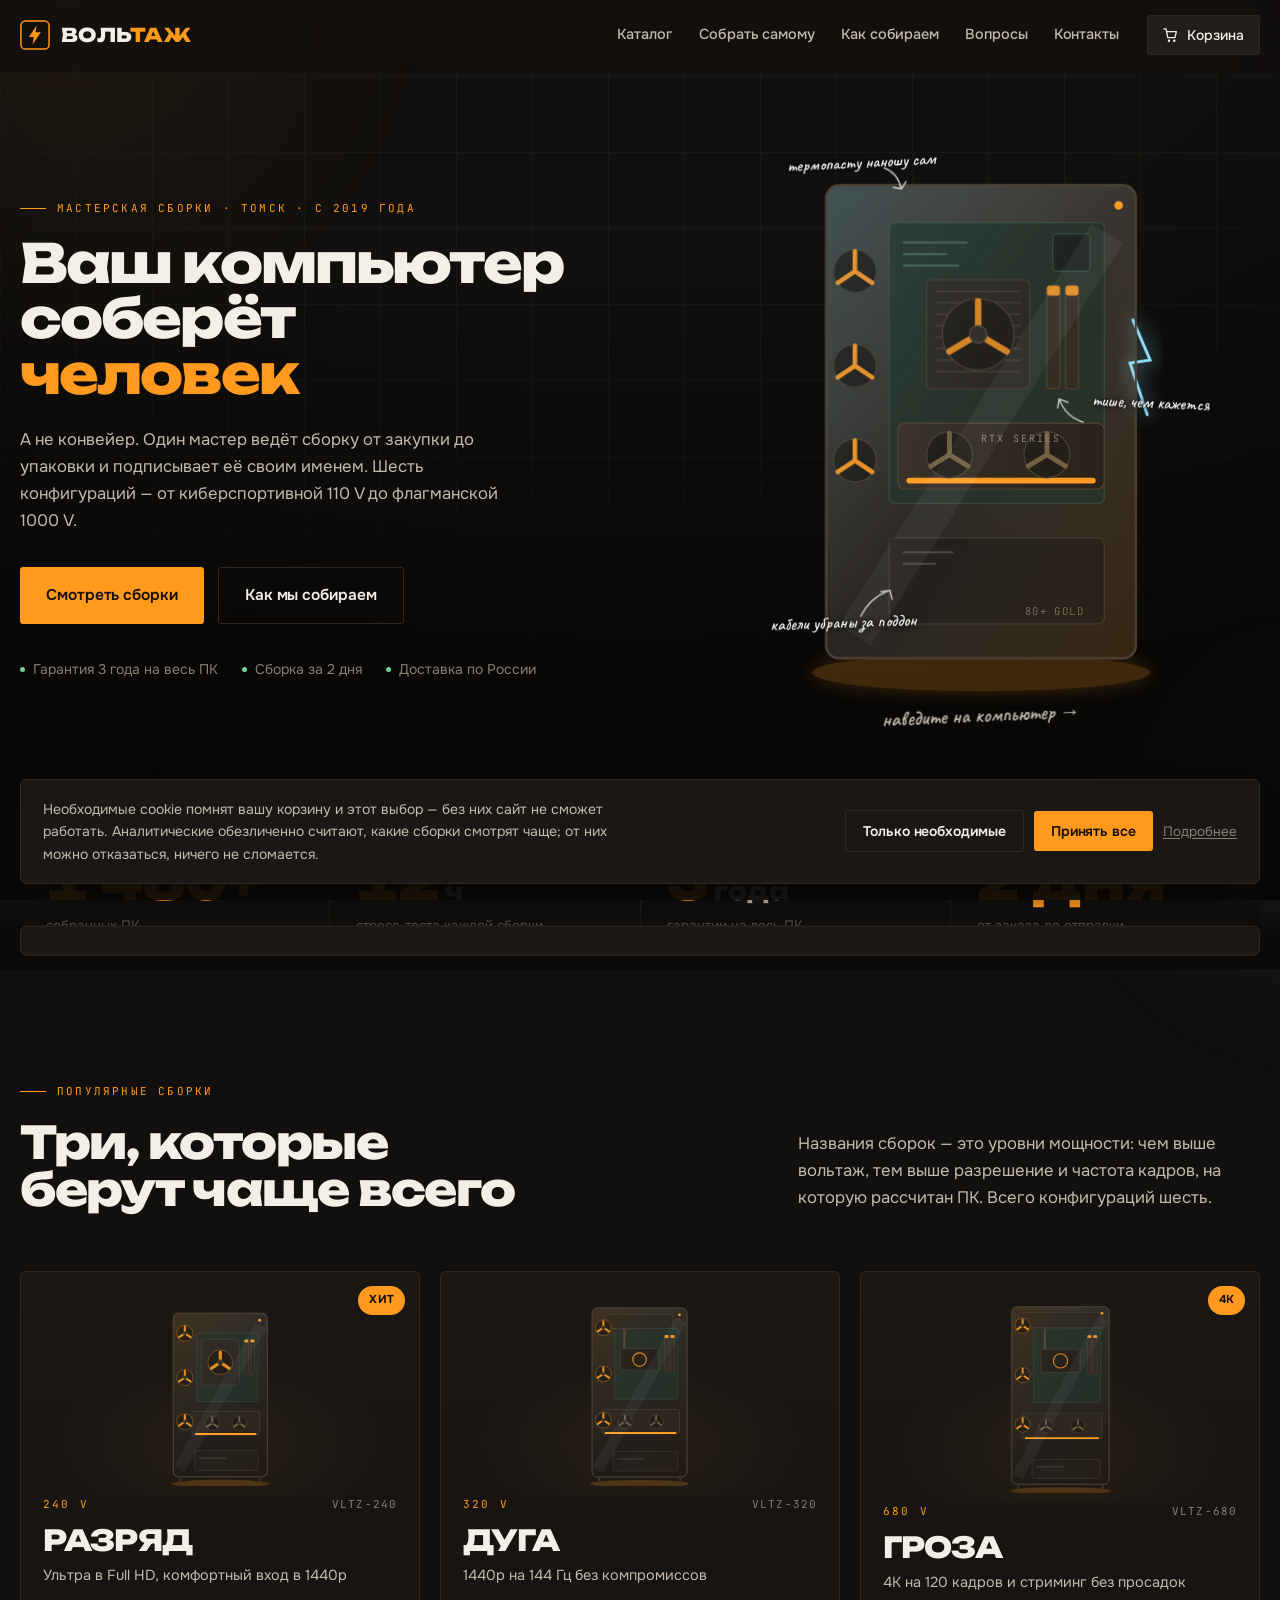
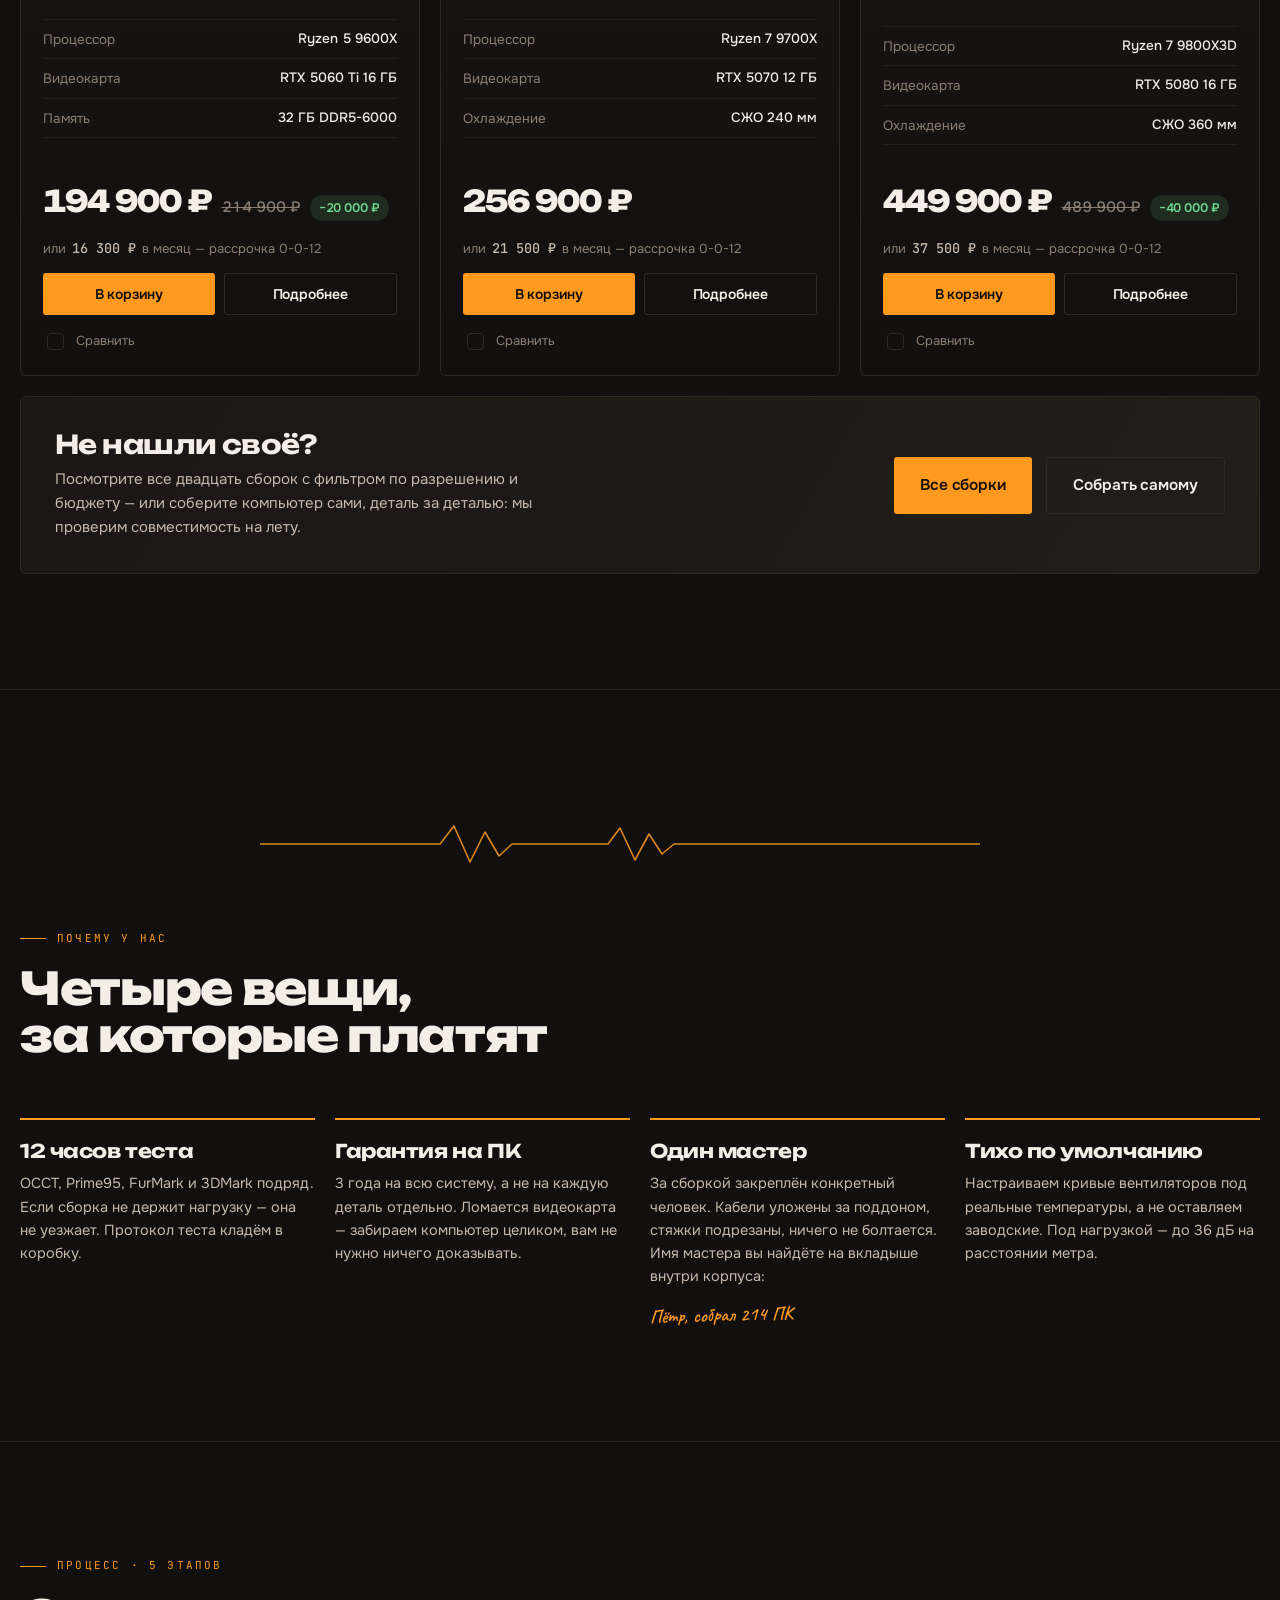
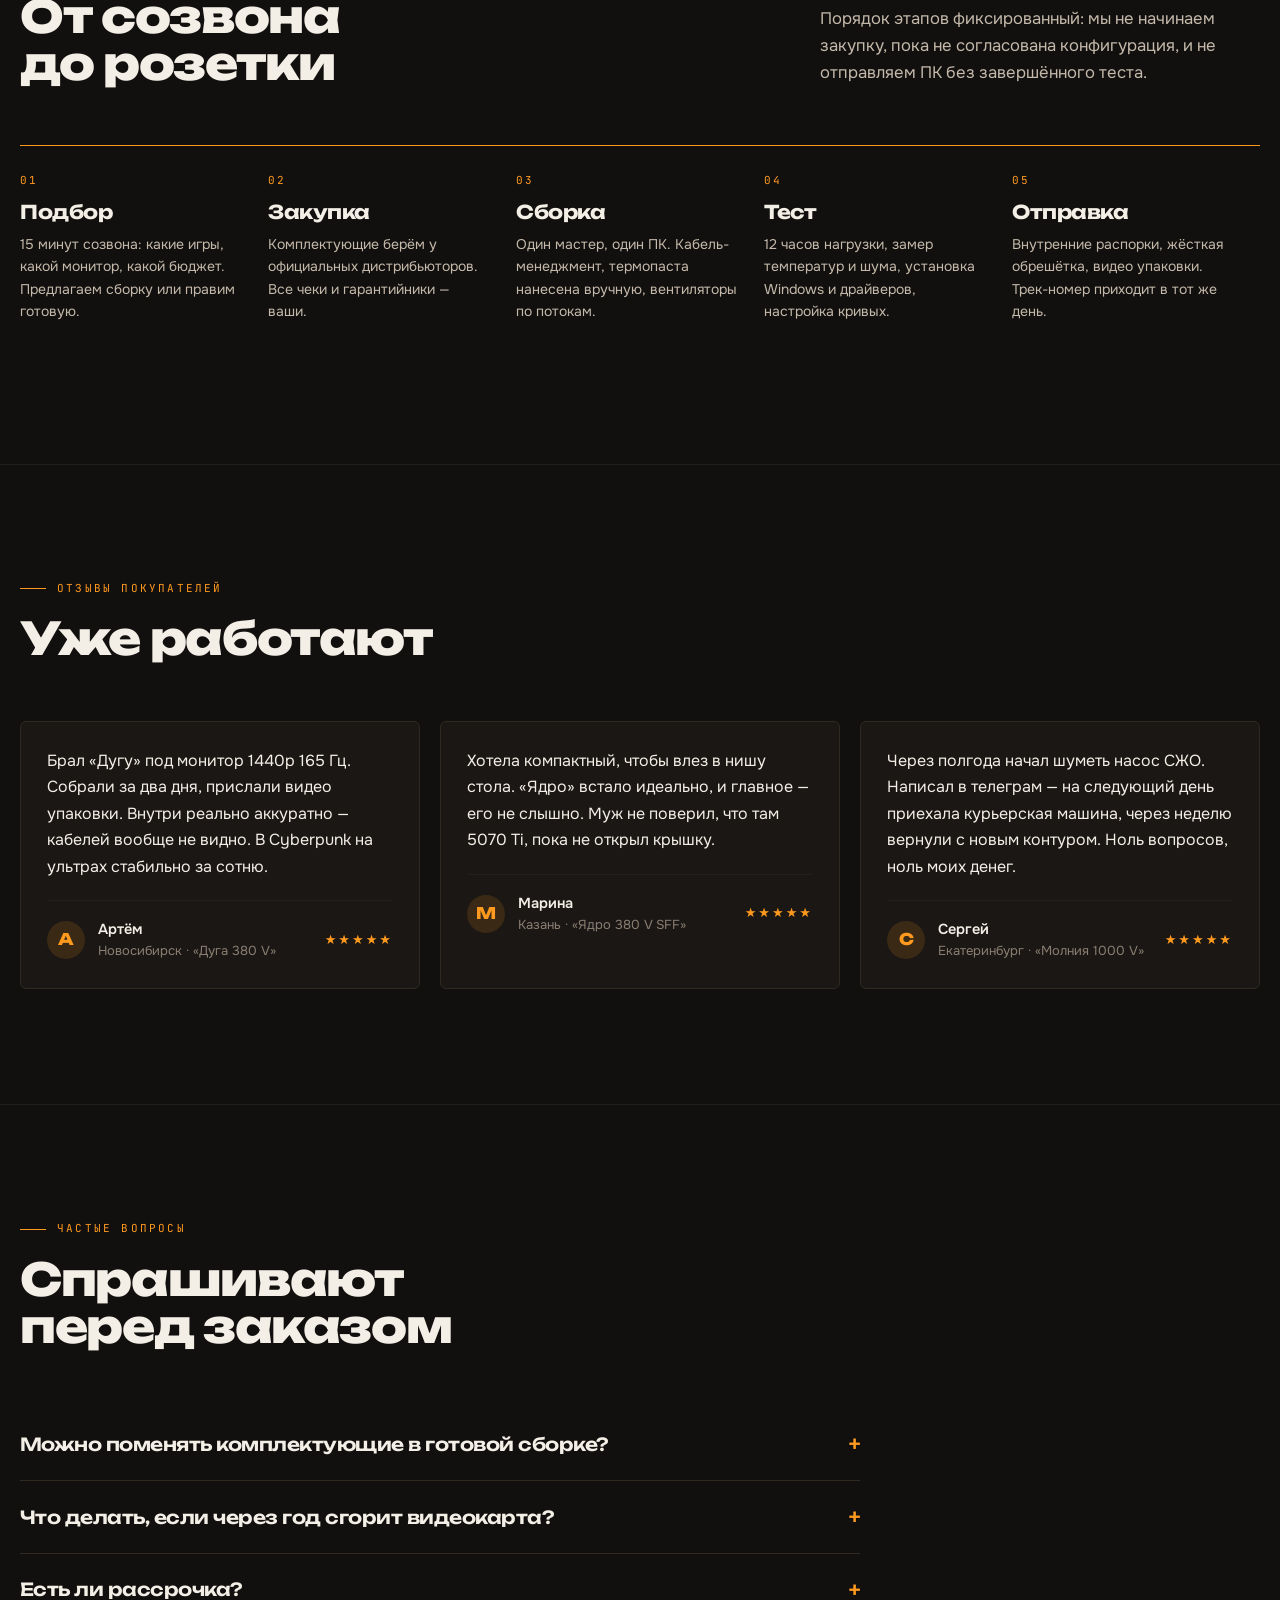
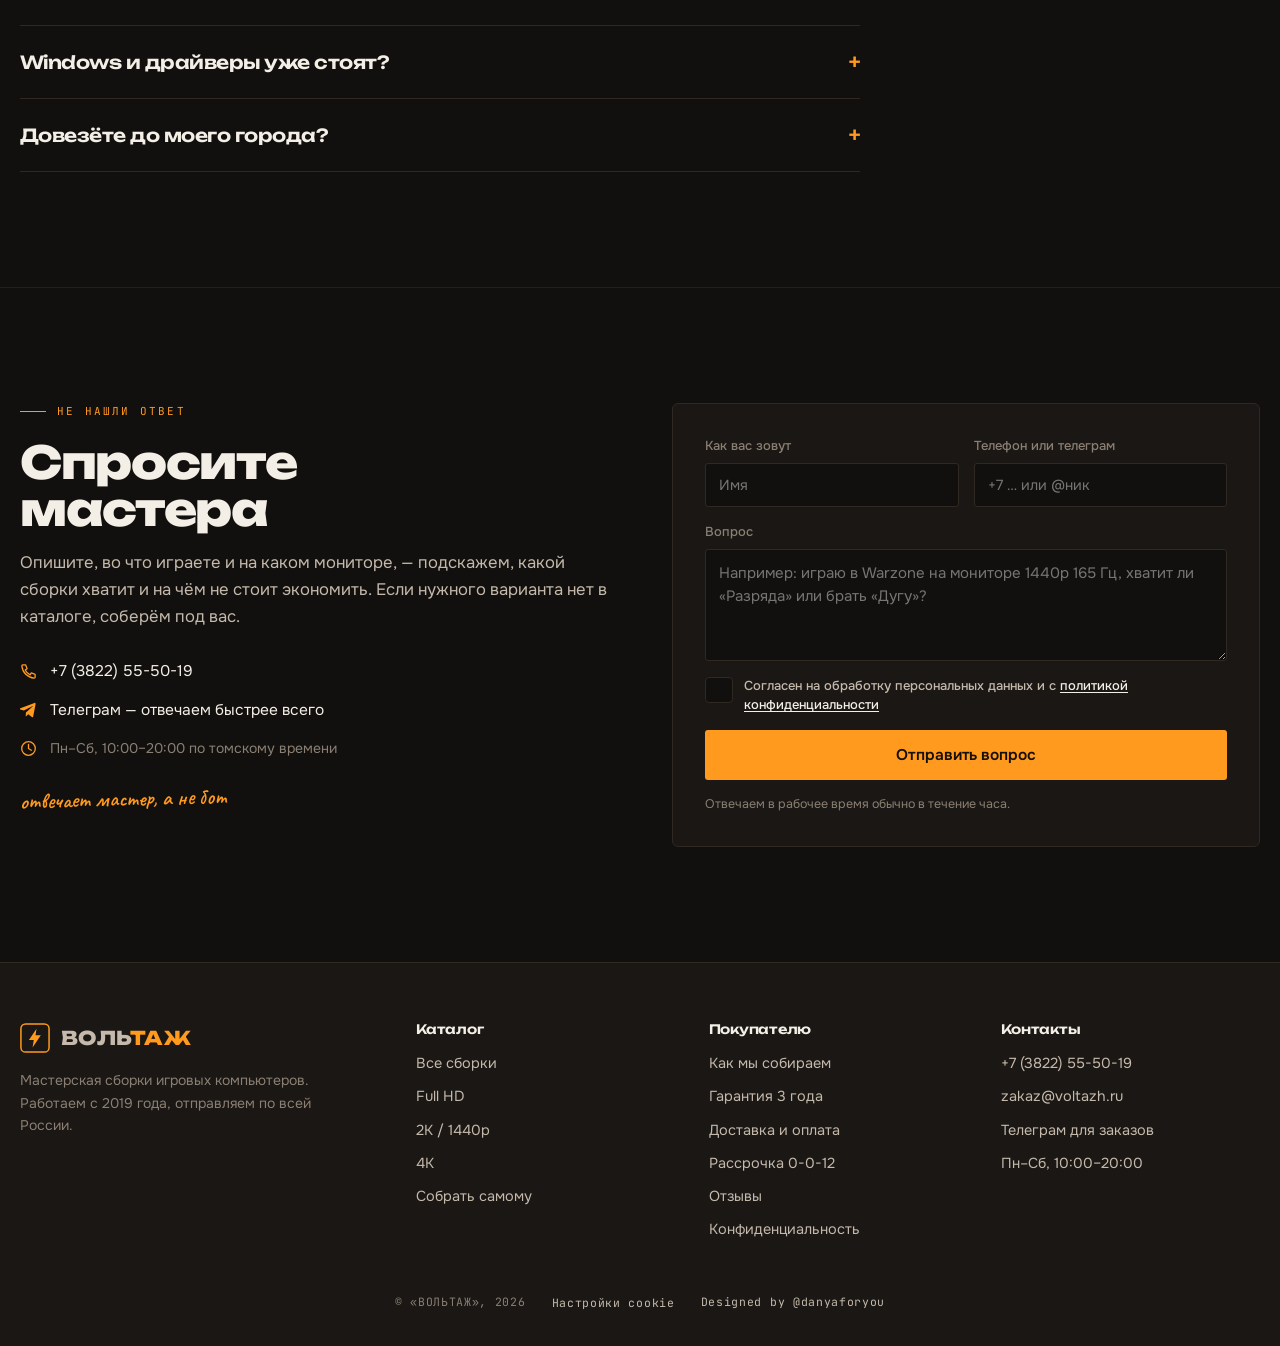
==== commit d51f2443: "Каталог на двадцать сборок и цены по рынку РФ Шести позиций мало, чтобы фильтр по разрешению и ползу" ====
--- a/index.html
+++ b/index.html
@@ -4,7 +4,7 @@
 <meta charset="utf-8">
 <meta name="viewport" content="width=device-width, initial-scale=1">
 <title>Вольтаж — сборка игровых ПК в Томске</title>
-<meta name="description" content="Мастерская сборки игровых компьютеров: шесть готовых конфигураций, гарантия 3 года на весь ПК, 12 часов стресс-теста.">
+<meta name="description" content="Мастерская сборки игровых компьютеров: двадцать готовых конфигураций, гарантия 3 года на весь ПК, 12 часов стресс-теста.">
 <link rel="canonical" href="https://danya4you.github.io/voltazh/">
 <link rel="icon" href="favicon.svg" type="image/svg+xml">
 <meta name="theme-color" content="#12100E">
@@ -14,7 +14,7 @@
 <meta property="og:locale" content="ru_RU">
 <meta property="og:url" content="https://danya4you.github.io/voltazh/">
 <meta property="og:title" content="Вольтаж — ваш компьютер соберёт человек">
-<meta property="og:description" content="Мастерская сборки игровых компьютеров: шесть готовых конфигураций, гарантия 3 года на весь ПК, 12 часов стресс-теста.">
+<meta property="og:description" content="Мастерская сборки игровых компьютеров: двадцать готовых конфигураций, гарантия 3 года на весь ПК, 12 часов стресс-теста.">
 <meta property="og:image" content="https://danya4you.github.io/voltazh/og-image.png">
 <meta property="og:image:width" content="1731">
 <meta property="og:image:height" content="909">
@@ -22,14 +22,14 @@
 
 <meta name="twitter:card" content="summary_large_image">
 <meta name="twitter:title" content="Вольтаж — ваш компьютер соберёт человек">
-<meta name="twitter:description" content="Мастерская сборки игровых компьютеров: шесть готовых конфигураций, гарантия 3 года на весь ПК, 12 часов стресс-теста.">
+<meta name="twitter:description" content="Мастерская сборки игровых компьютеров: двадцать готовых конфигураций, гарантия 3 года на весь ПК, 12 часов стресс-теста.">
 <meta name="twitter:image" content="https://danya4you.github.io/voltazh/og-image.png">
 <link rel="preconnect" href="https://fonts.googleapis.com">
 <link rel="preconnect" href="https://fonts.gstatic.com" crossorigin>
 <link rel="preload" as="style" href="https://fonts.googleapis.com/css2?family=Caveat:wght@600&family=JetBrains+Mono:wght@400;500;700&family=Onest:wght@400;500;600;700&family=Unbounded:wght@600;700;800&display=swap">
 <link rel="stylesheet" href="https://fonts.googleapis.com/css2?family=Caveat:wght@600&family=JetBrains+Mono:wght@400;500;700&family=Onest:wght@400;500;600;700&family=Unbounded:wght@600;700;800&display=swap" media="print" onload="this.media='all'">
 <noscript><link rel="stylesheet" href="https://fonts.googleapis.com/css2?family=Caveat:wght@600&family=JetBrains+Mono:wght@400;500;700&family=Onest:wght@400;500;600;700&family=Unbounded:wght@600;700;800&display=swap"></noscript>
-<link rel="stylesheet" href="assets/style.css">
+<link rel="stylesheet" href="assets/style.css?v=8c4867a6">
 </head>
 <body>
 <div class="bg" aria-hidden="true">
@@ -249,7 +249,7 @@
     <div class="cta-card rise" style="margin-top:20px">
       <div>
         <h3>Не нашли своё?</h3>
-        <p>Посмотрите все шесть сборок с фильтром по разрешению и бюджету — или соберите компьютер сами, деталь за деталью: мы проверим совместимость на лету.</p>
+        <p>Посмотрите все двадцать сборок с фильтром по разрешению и бюджету — или соберите компьютер сами, деталь за деталью: мы проверим совместимость на лету.</p>
       </div>
       <div class="hero__cta" style="margin:0">
         <a class="btn" href="catalog.html">Все сборки</a>
@@ -486,7 +486,7 @@
     </div>
   </div>
 </div>
-<script src="assets/data.js" defer></script>
-<script src="assets/app.js" defer></script>
+<script src="assets/data.js?v=02806bda" defer></script>
+<script src="assets/app.js?v=faa02202" defer></script>
 </body>
 </html>
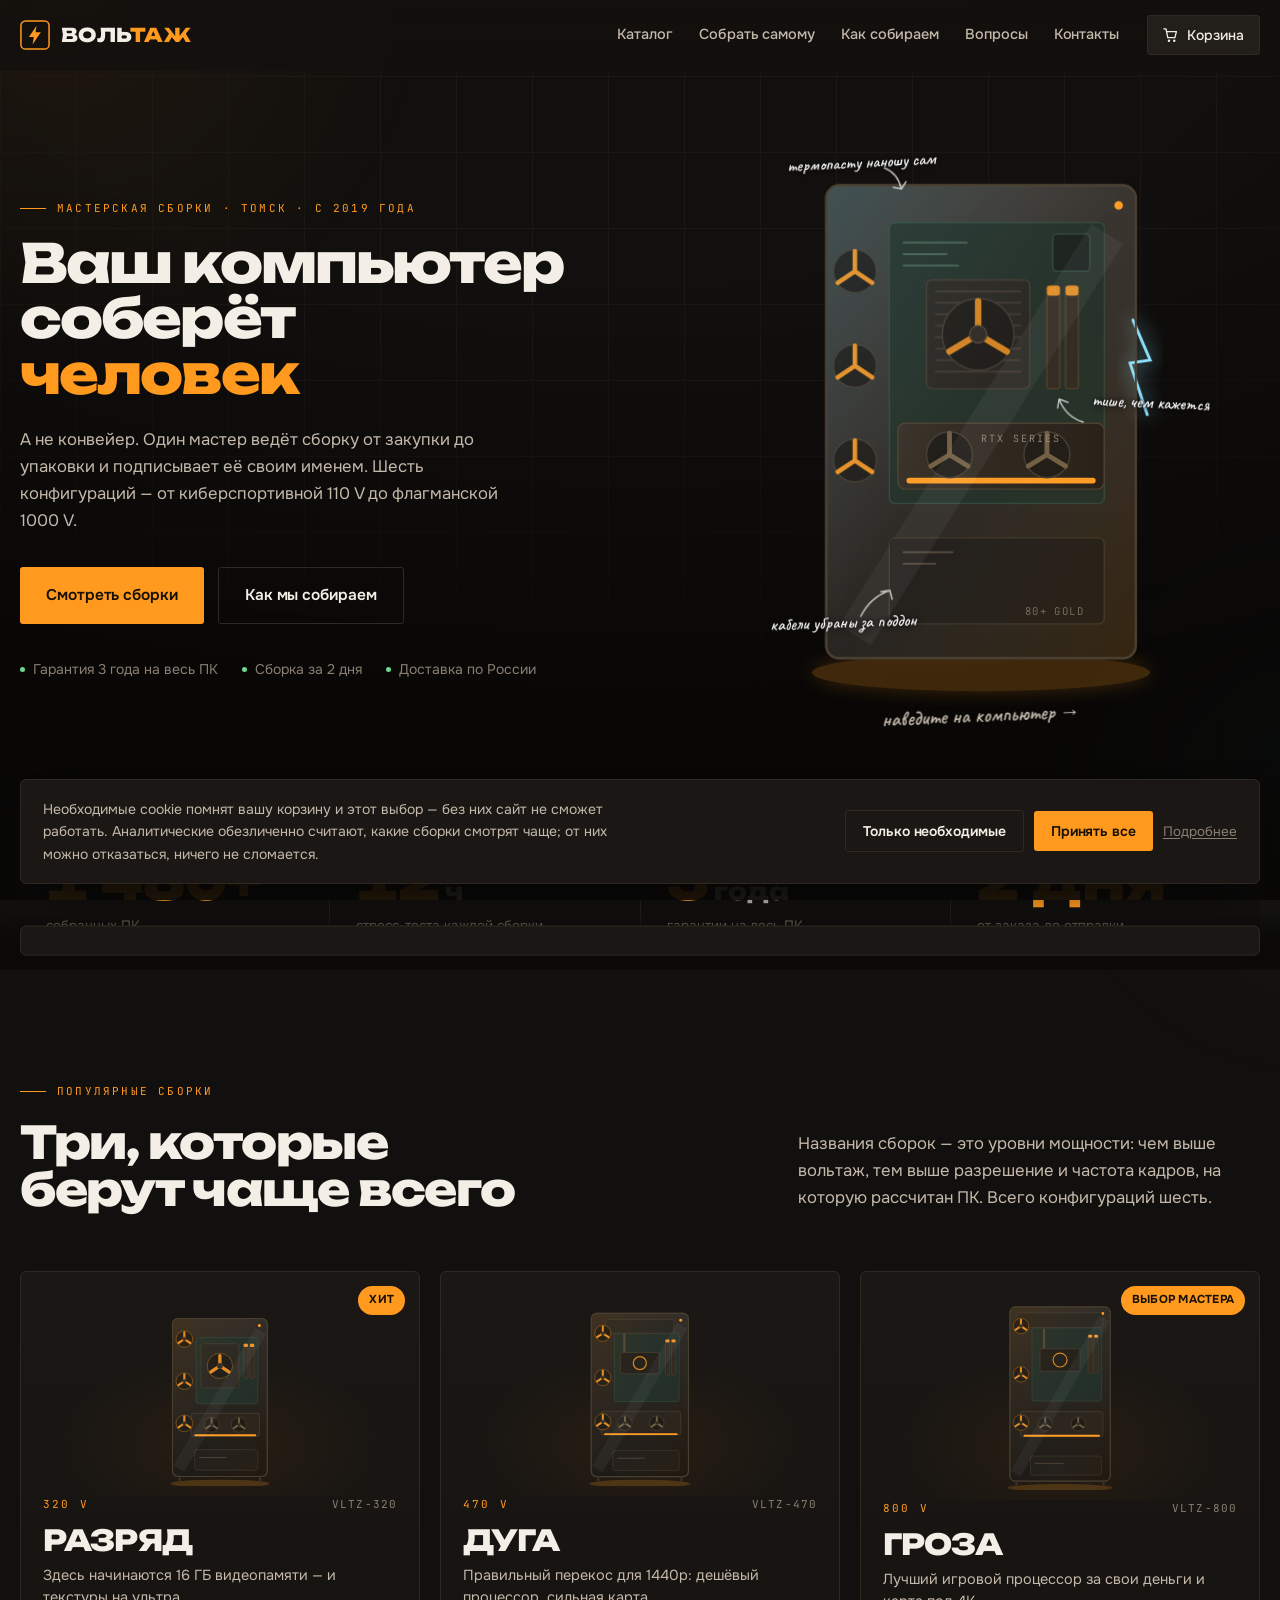
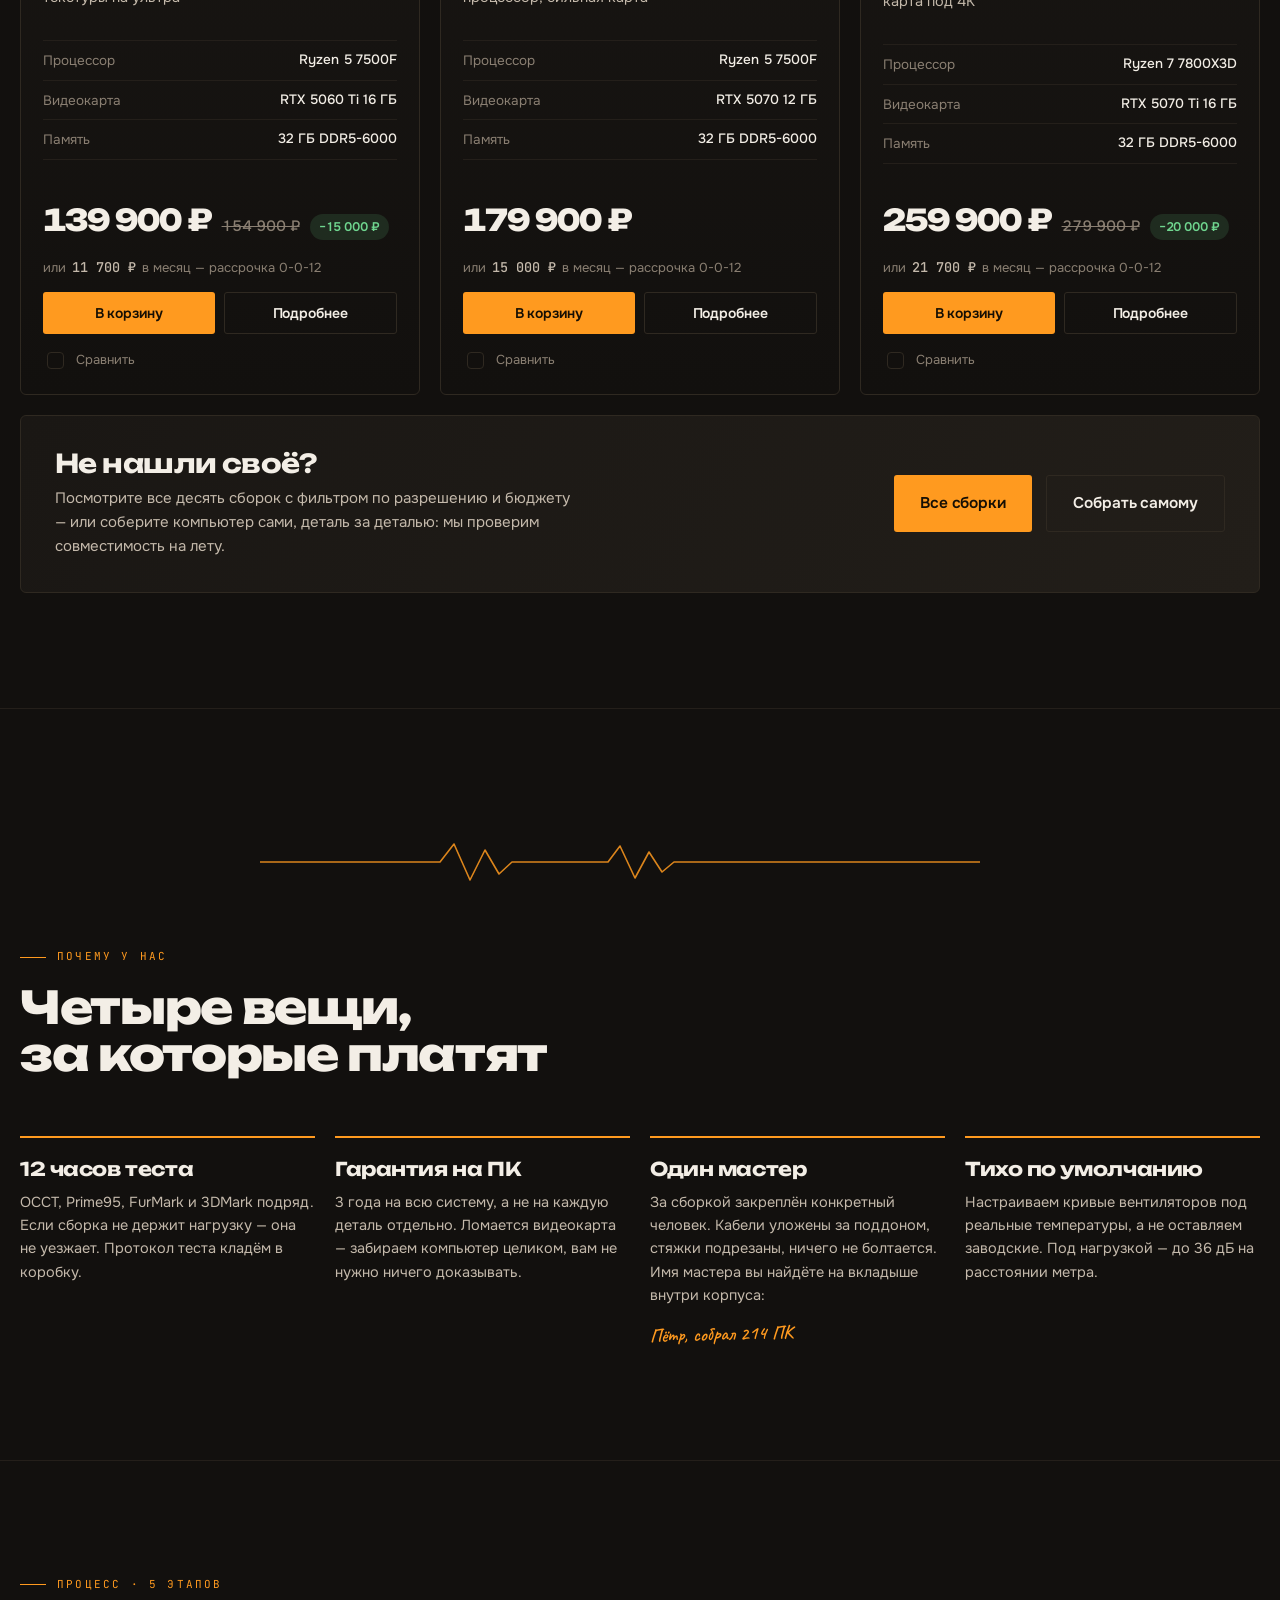
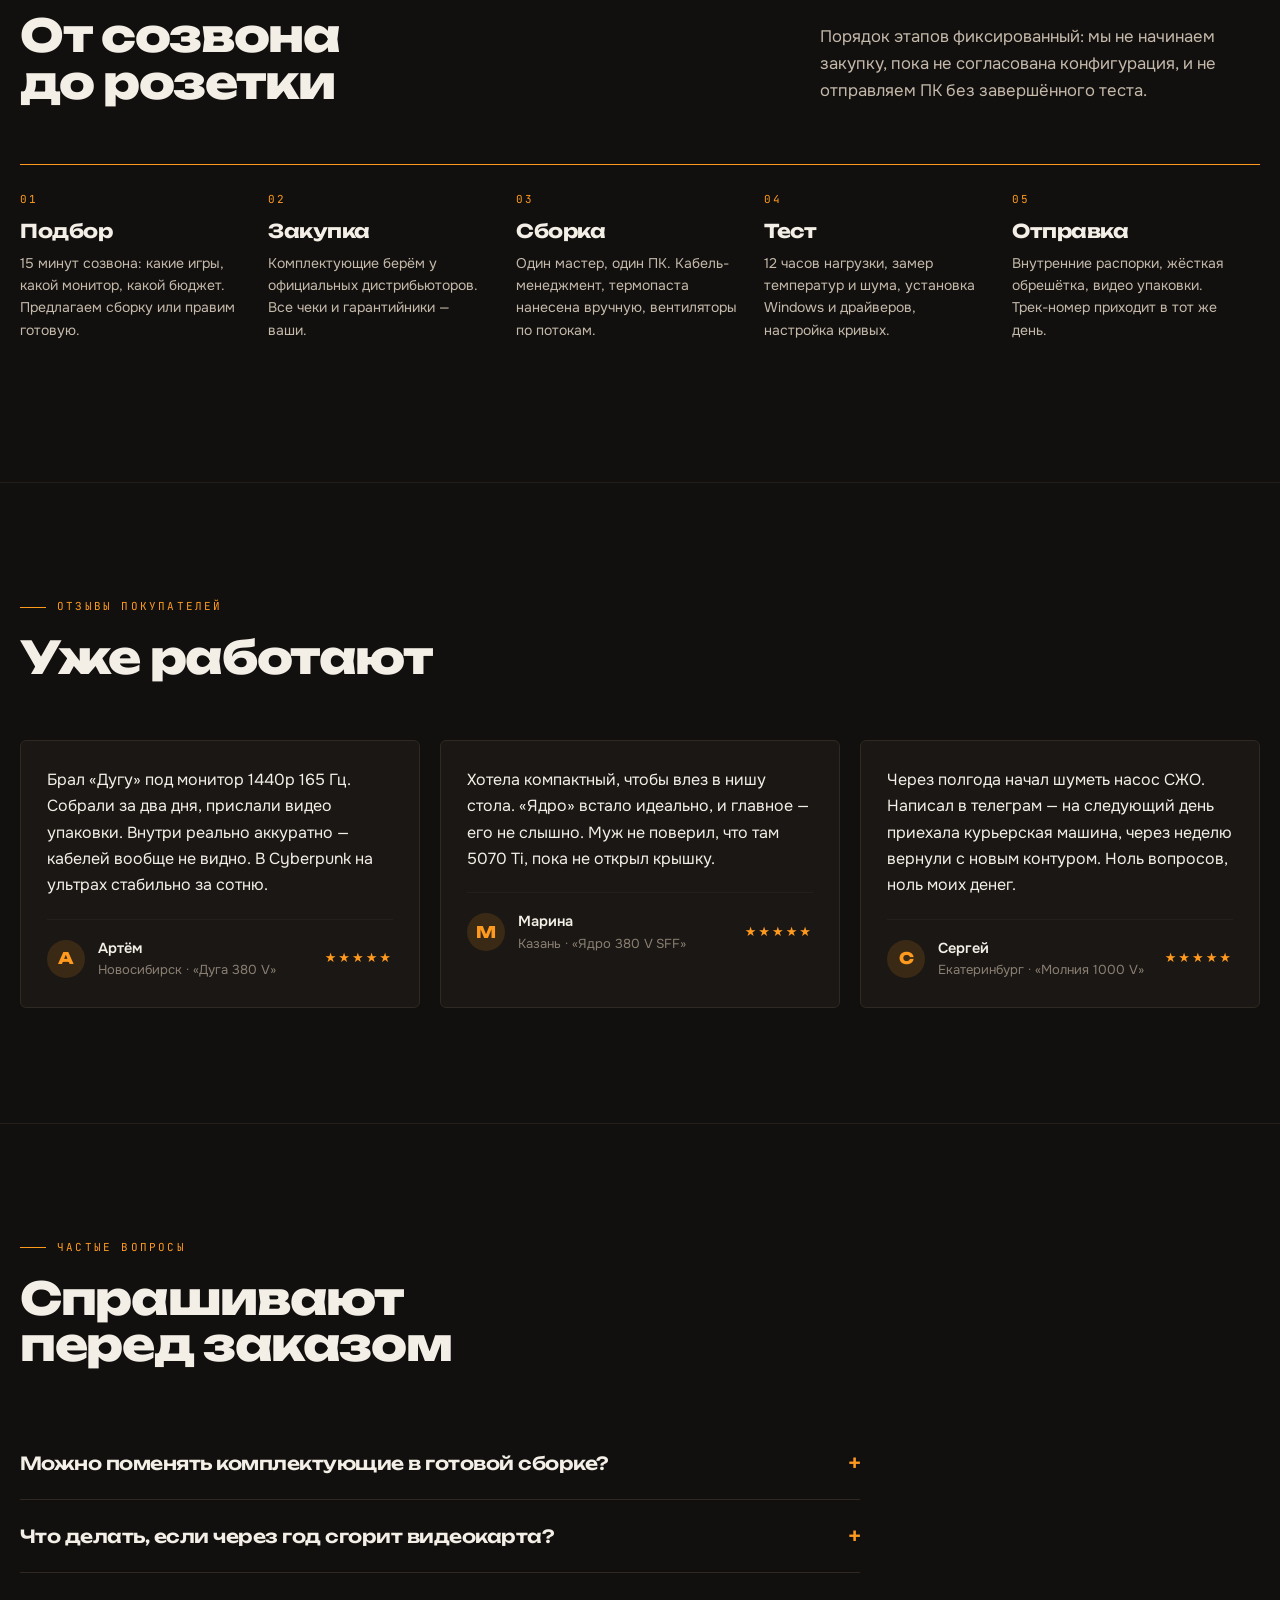
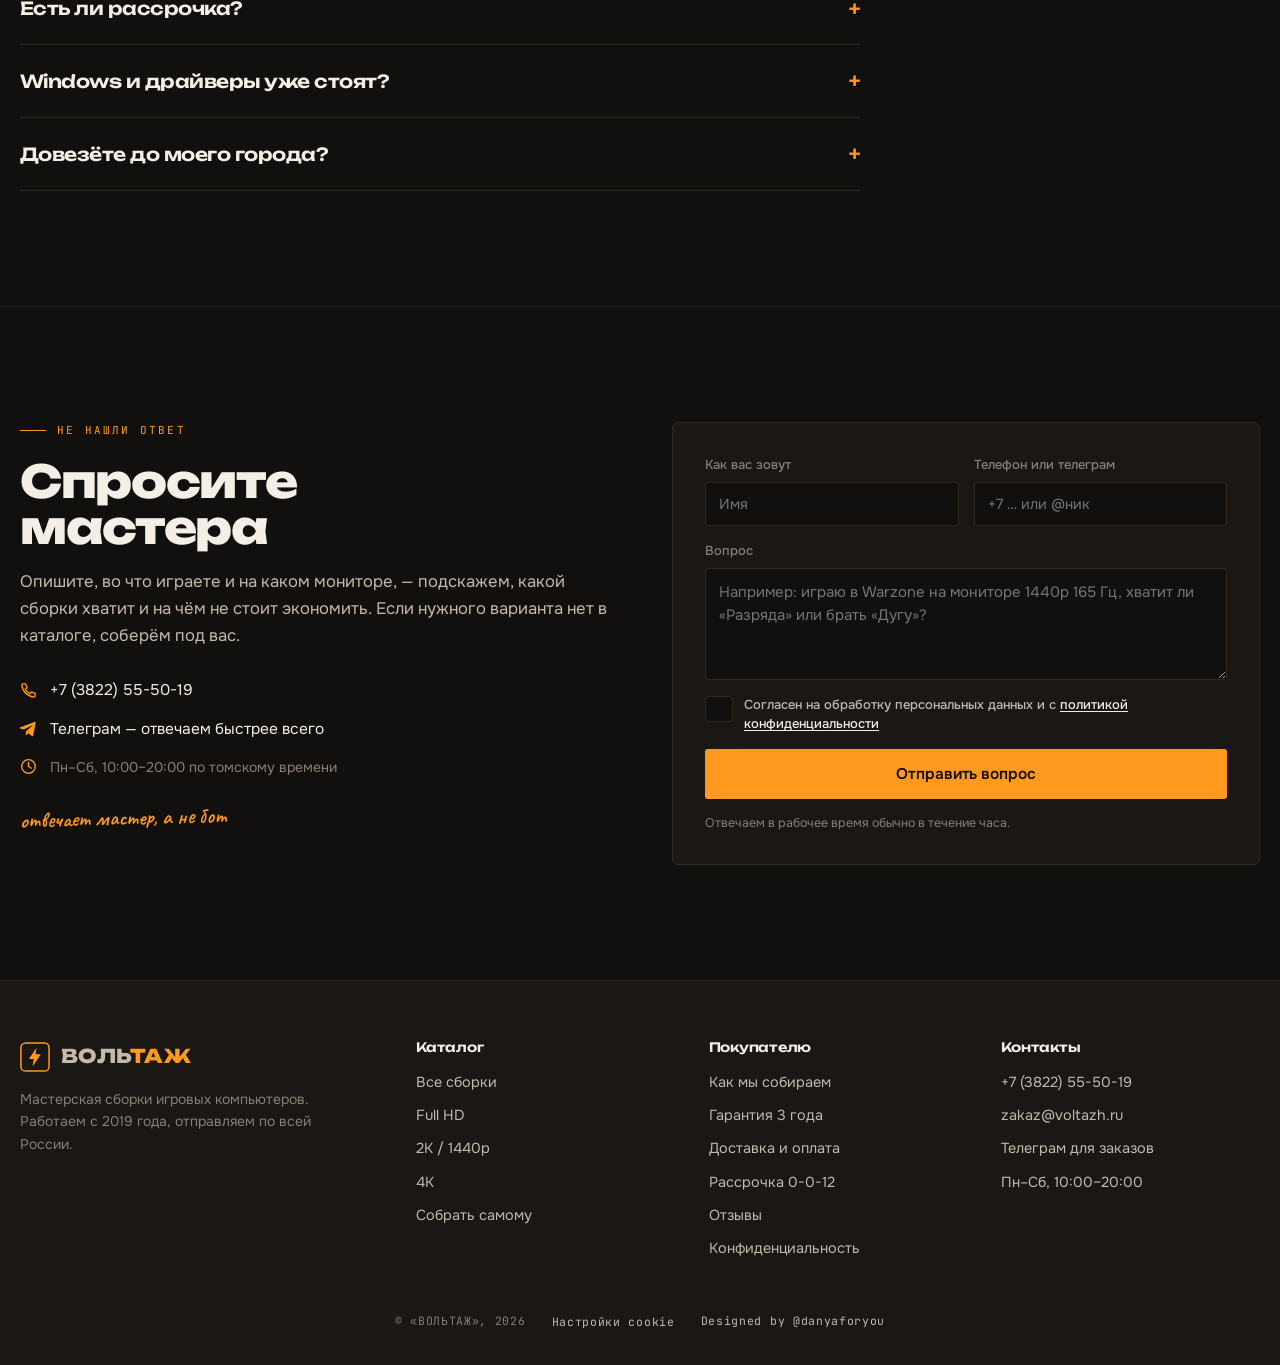
==== commit 490156b8: "Каталог из десяти рациональных сборок вместо витрины хотелок Прошлый каталог был собран целиком на 5" ====
--- a/index.html
+++ b/index.html
@@ -4,7 +4,7 @@
 <meta charset="utf-8">
 <meta name="viewport" content="width=device-width, initial-scale=1">
 <title>Вольтаж — сборка игровых ПК в Томске</title>
-<meta name="description" content="Мастерская сборки игровых компьютеров: двадцать готовых конфигураций, гарантия 3 года на весь ПК, 12 часов стресс-теста.">
+<meta name="description" content="Мастерская сборки игровых компьютеров: десять готовых конфигураций, гарантия 3 года на весь ПК, 12 часов стресс-теста.">
 <link rel="canonical" href="https://danya4you.github.io/voltazh/">
 <link rel="icon" href="favicon.svg" type="image/svg+xml">
 <meta name="theme-color" content="#12100E">
@@ -14,7 +14,7 @@
 <meta property="og:locale" content="ru_RU">
 <meta property="og:url" content="https://danya4you.github.io/voltazh/">
 <meta property="og:title" content="Вольтаж — ваш компьютер соберёт человек">
-<meta property="og:description" content="Мастерская сборки игровых компьютеров: двадцать готовых конфигураций, гарантия 3 года на весь ПК, 12 часов стресс-теста.">
+<meta property="og:description" content="Мастерская сборки игровых компьютеров: десять готовых конфигураций, гарантия 3 года на весь ПК, 12 часов стресс-теста.">
 <meta property="og:image" content="https://danya4you.github.io/voltazh/og-image.png">
 <meta property="og:image:width" content="1731">
 <meta property="og:image:height" content="909">
@@ -22,7 +22,7 @@
 
 <meta name="twitter:card" content="summary_large_image">
 <meta name="twitter:title" content="Вольтаж — ваш компьютер соберёт человек">
-<meta name="twitter:description" content="Мастерская сборки игровых компьютеров: двадцать готовых конфигураций, гарантия 3 года на весь ПК, 12 часов стресс-теста.">
+<meta name="twitter:description" content="Мастерская сборки игровых компьютеров: десять готовых конфигураций, гарантия 3 года на весь ПК, 12 часов стресс-теста.">
 <meta name="twitter:image" content="https://danya4you.github.io/voltazh/og-image.png">
 <link rel="preconnect" href="https://fonts.googleapis.com">
 <link rel="preconnect" href="https://fonts.gstatic.com" crossorigin>
@@ -249,7 +249,7 @@
     <div class="cta-card rise" style="margin-top:20px">
       <div>
         <h3>Не нашли своё?</h3>
-        <p>Посмотрите все двадцать сборок с фильтром по разрешению и бюджету — или соберите компьютер сами, деталь за деталью: мы проверим совместимость на лету.</p>
+        <p>Посмотрите все десять сборок с фильтром по разрешению и бюджету — или соберите компьютер сами, деталь за деталью: мы проверим совместимость на лету.</p>
       </div>
       <div class="hero__cta" style="margin:0">
         <a class="btn" href="catalog.html">Все сборки</a>
@@ -486,7 +486,7 @@
     </div>
   </div>
 </div>
-<script src="assets/data.js?v=02806bda" defer></script>
-<script src="assets/app.js?v=faa02202" defer></script>
+<script src="assets/data.js?v=8f9b0ea5" defer></script>
+<script src="assets/app.js?v=2a787780" defer></script>
 </body>
 </html>
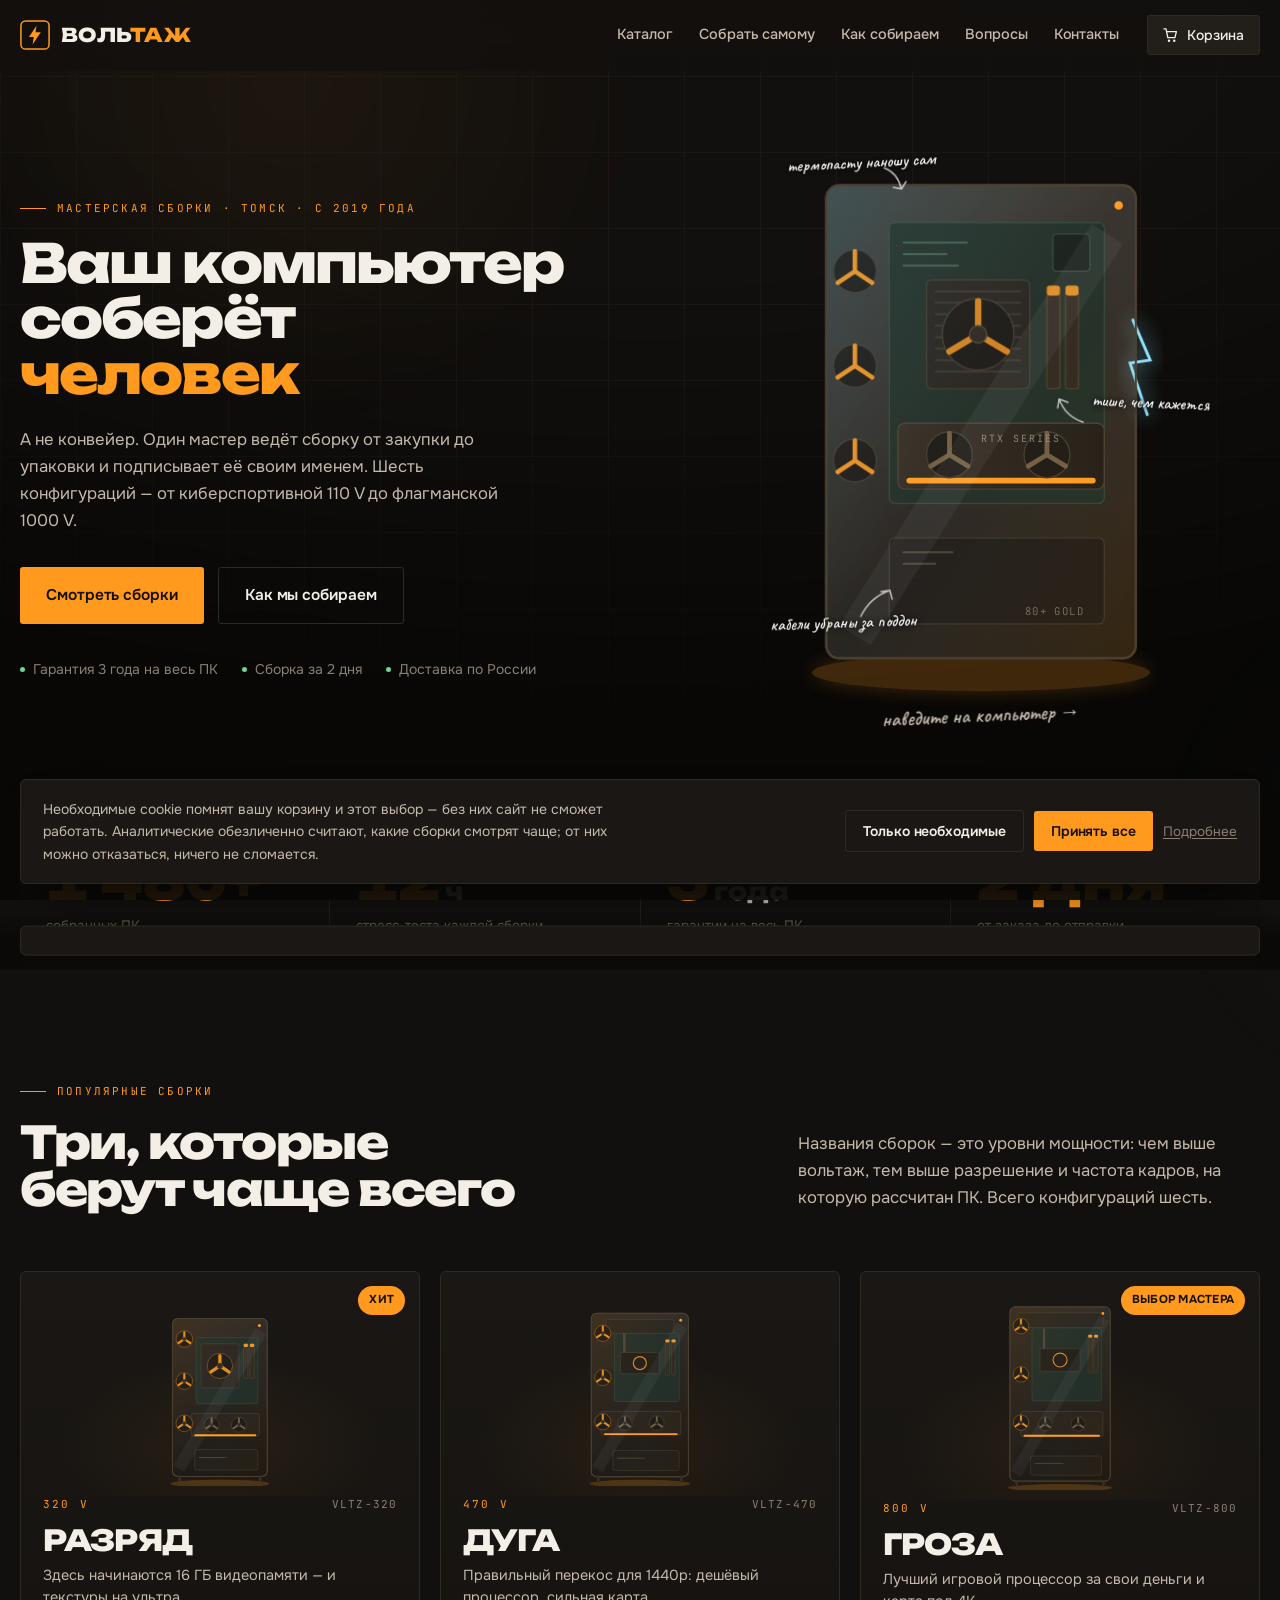
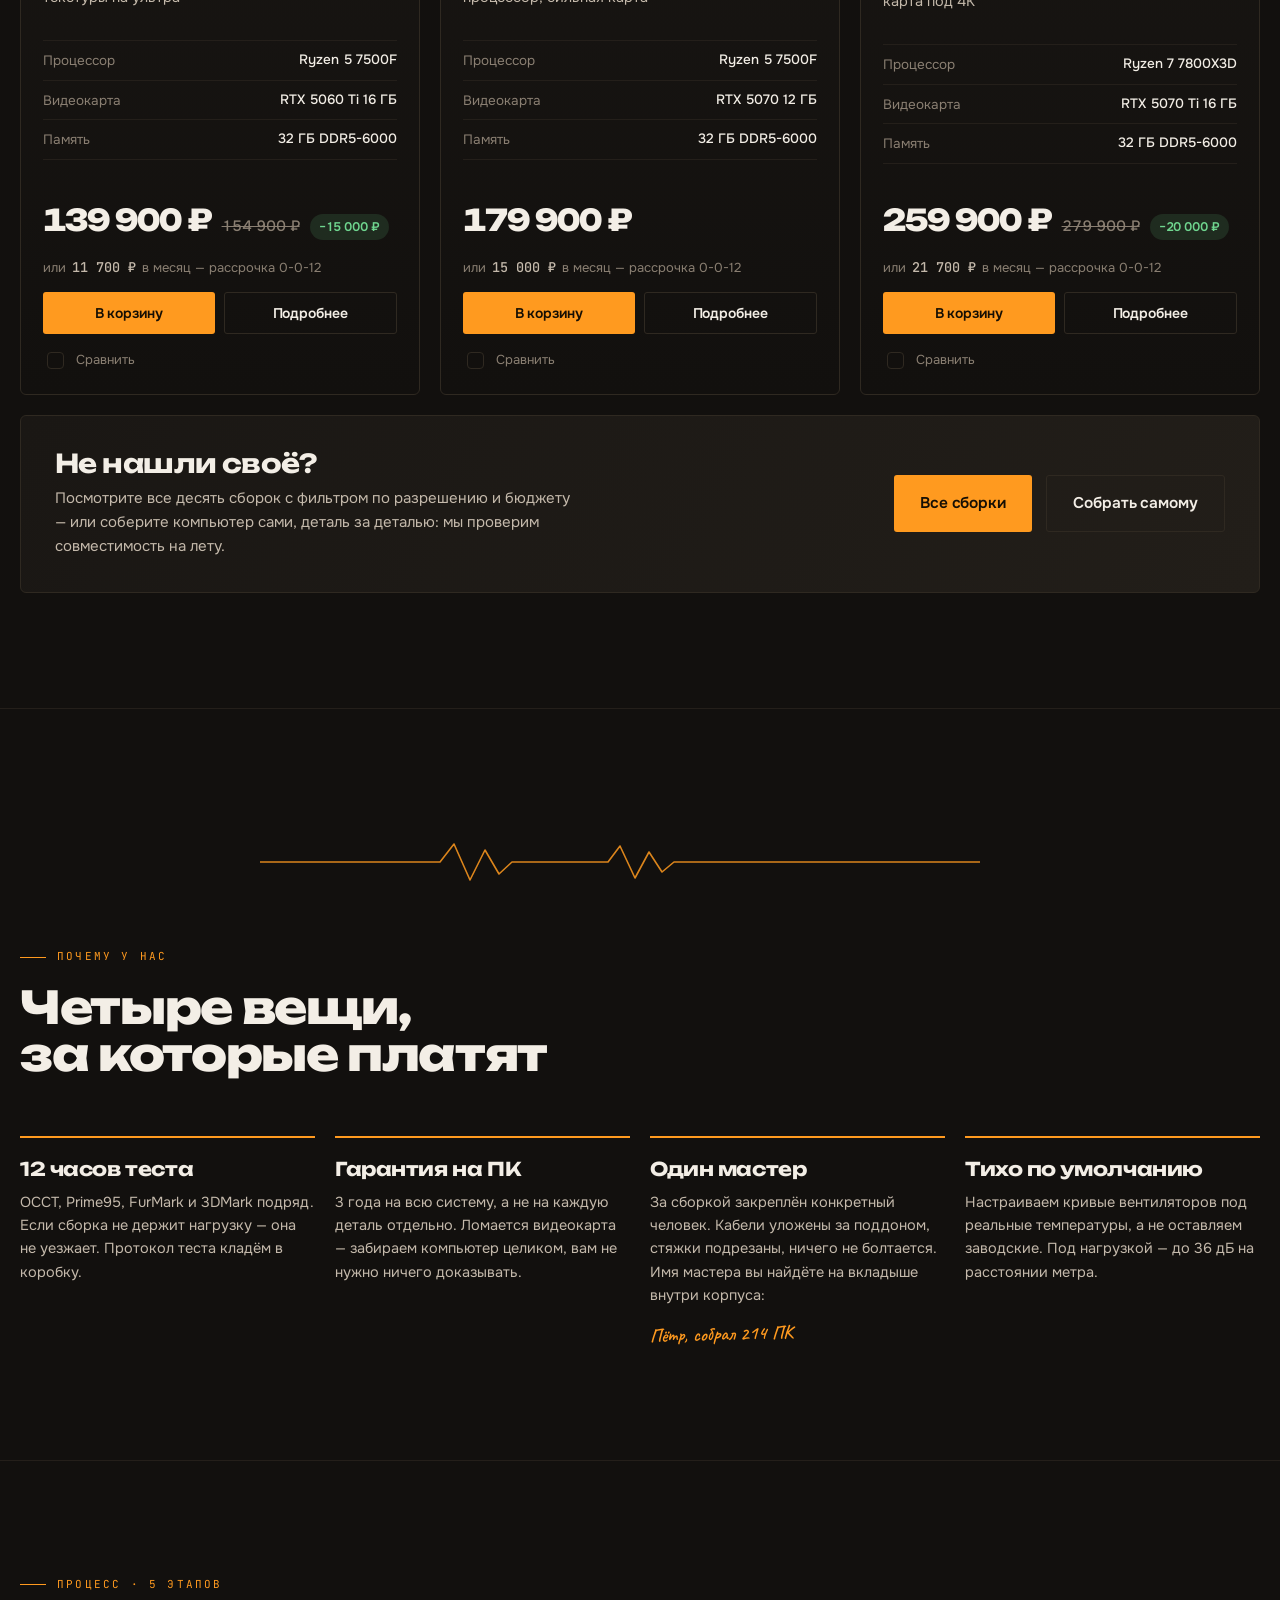
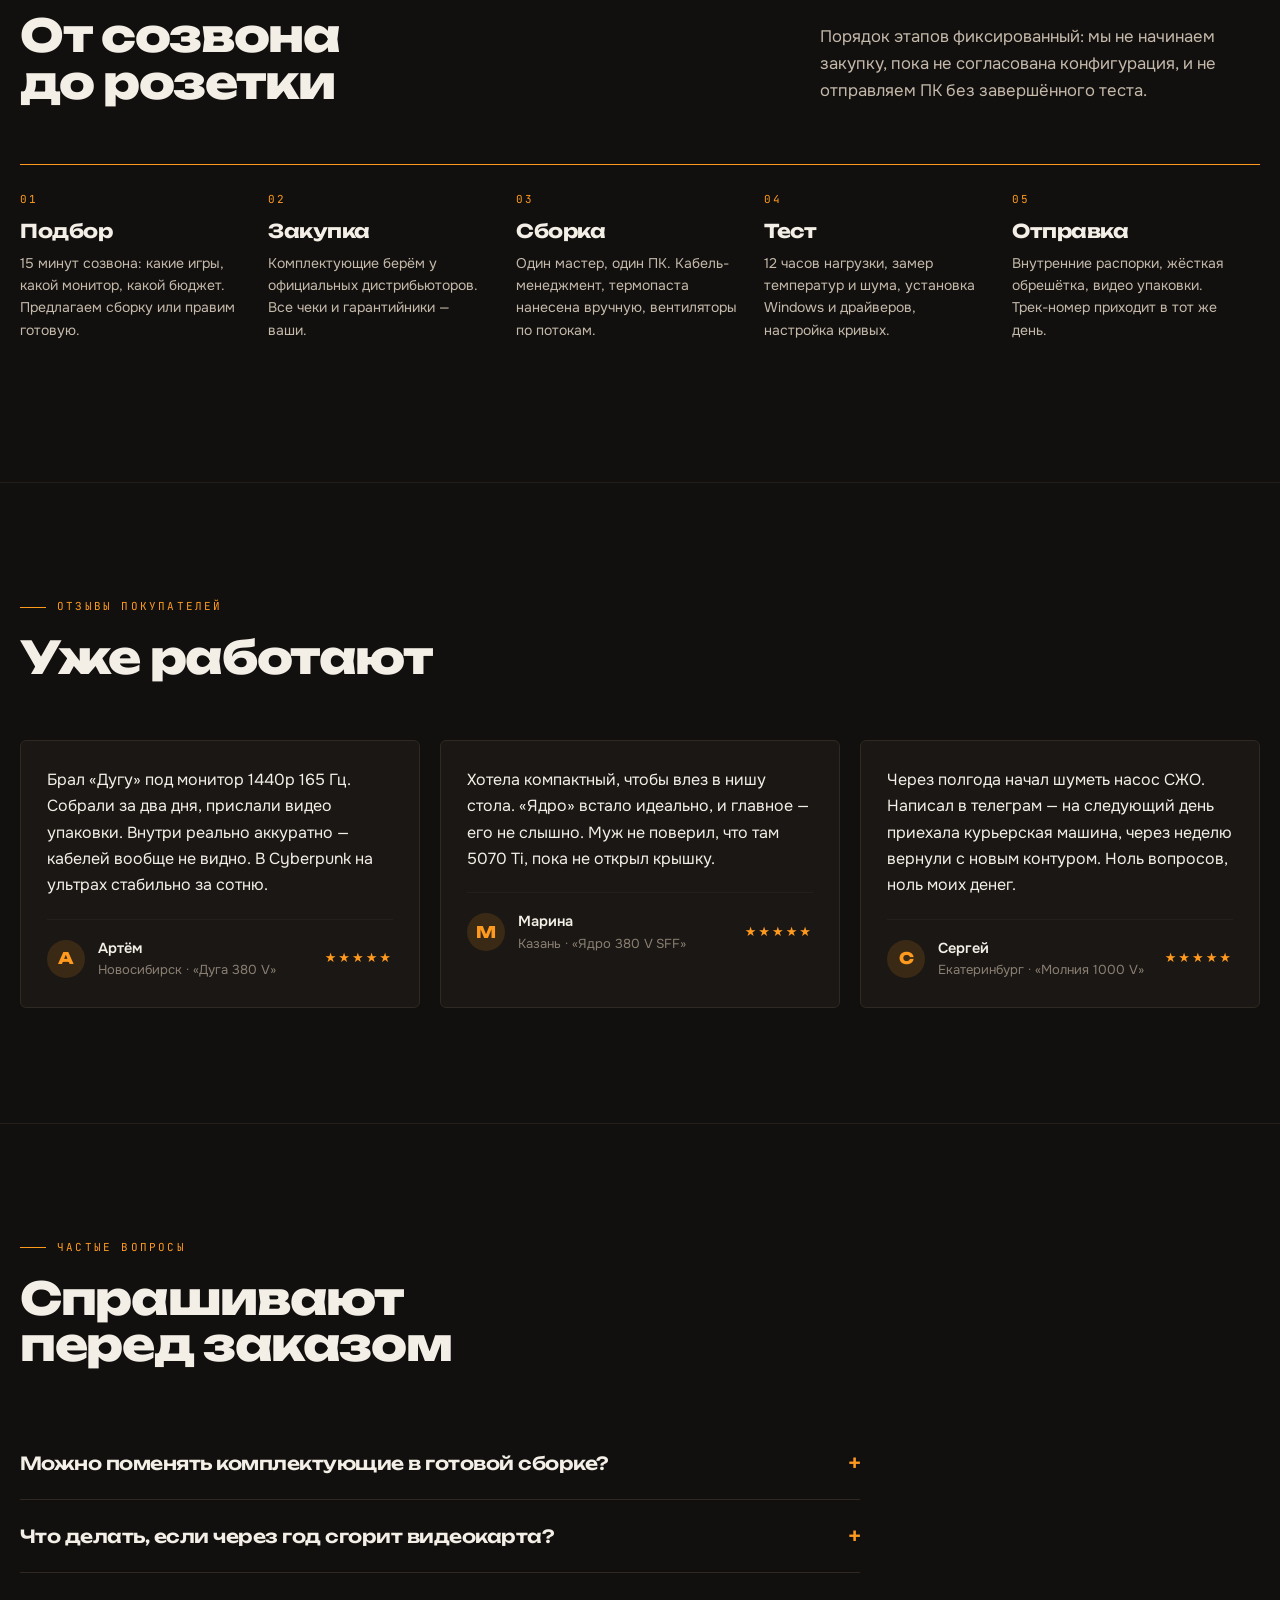
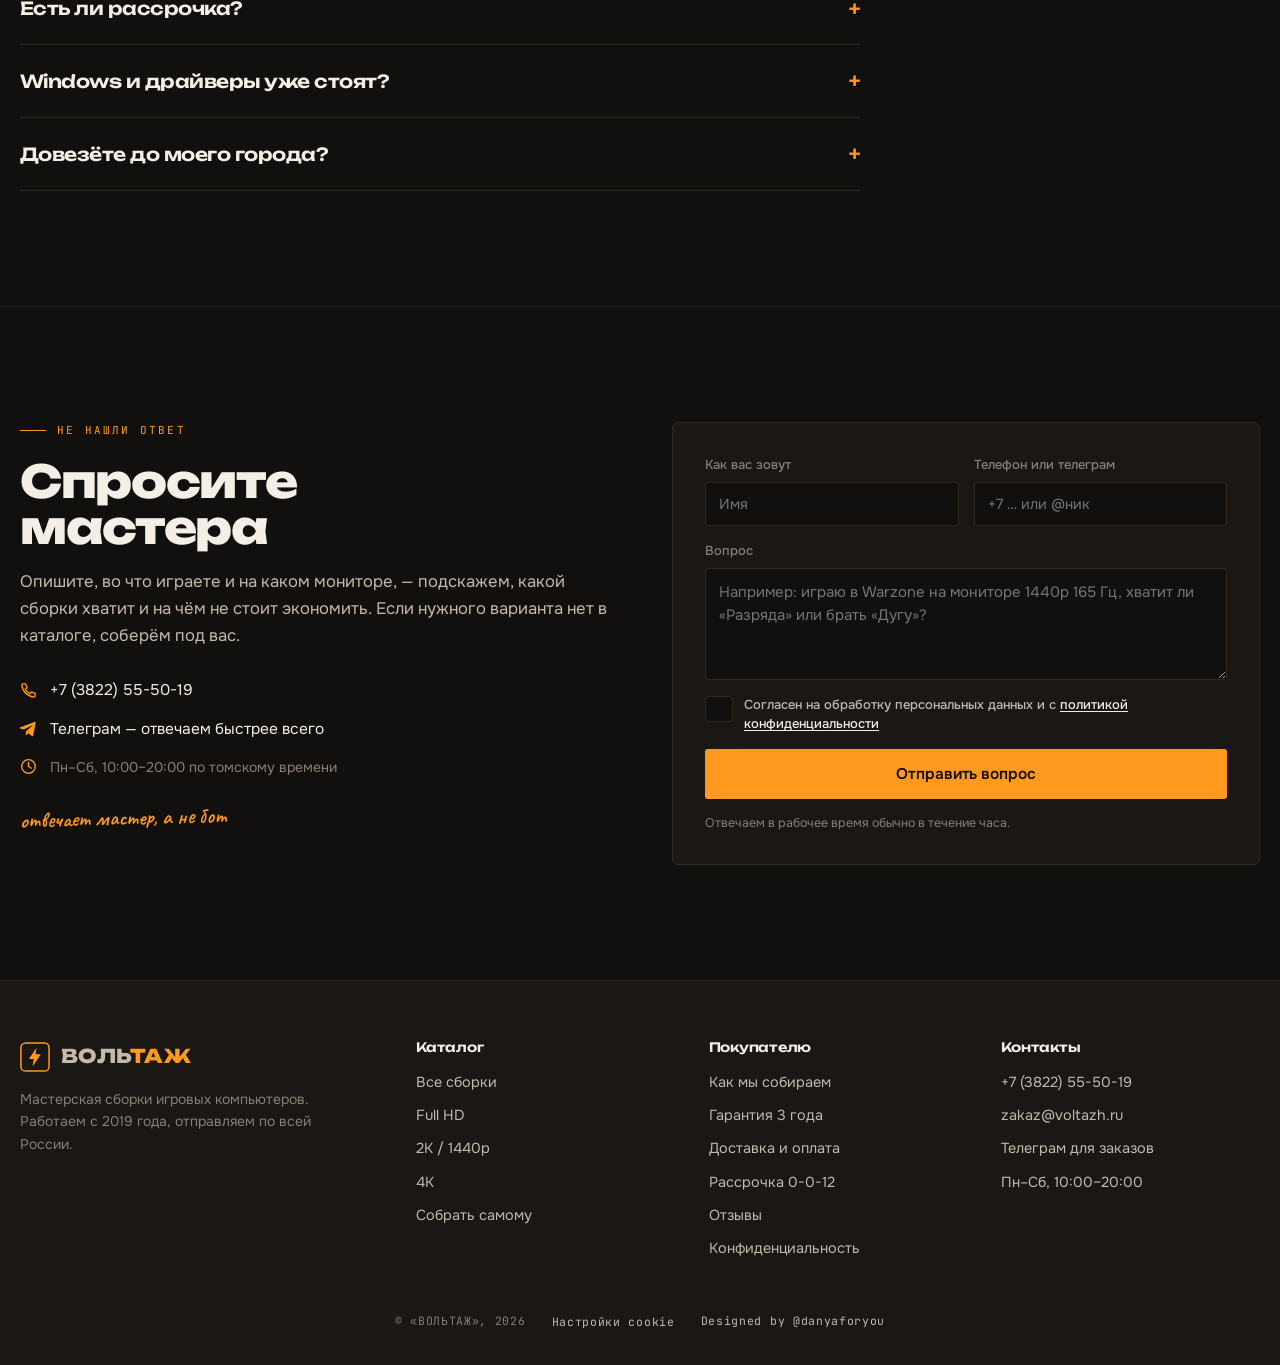
==== commit e07c28a9: "Прокрутка перестала считать фон заново на каждом кадре Страница листалась вязко, с ощущением подвиса" ====
--- a/index.html
+++ b/index.html
@@ -29,7 +29,7 @@
 <link rel="preload" as="style" href="https://fonts.googleapis.com/css2?family=Caveat:wght@600&family=JetBrains+Mono:wght@400;500;700&family=Onest:wght@400;500;600;700&family=Unbounded:wght@600;700;800&display=swap">
 <link rel="stylesheet" href="https://fonts.googleapis.com/css2?family=Caveat:wght@600&family=JetBrains+Mono:wght@400;500;700&family=Onest:wght@400;500;600;700&family=Unbounded:wght@600;700;800&display=swap" media="print" onload="this.media='all'">
 <noscript><link rel="stylesheet" href="https://fonts.googleapis.com/css2?family=Caveat:wght@600&family=JetBrains+Mono:wght@400;500;700&family=Onest:wght@400;500;600;700&family=Unbounded:wght@600;700;800&display=swap"></noscript>
-<link rel="stylesheet" href="assets/style.css?v=8c4867a6">
+<link rel="stylesheet" href="assets/style.css?v=08d071c6">
 </head>
 <body>
 <div class="bg" aria-hidden="true">
@@ -487,6 +487,6 @@
   </div>
 </div>
 <script src="assets/data.js?v=8f9b0ea5" defer></script>
-<script src="assets/app.js?v=2a787780" defer></script>
+<script src="assets/app.js?v=88eecb71" defer></script>
 </body>
 </html>
--- a/assets/style.css
+++ b/assets/style.css
@@ -60,15 +60,31 @@
 
 /* ---------- фон, живущий по скроллу ---------- */
 .bg{position:fixed; inset:0; z-index:0; pointer-events:none}
-.bg__glow{
-  position:absolute; inset:-20%;
-  background:
-    radial-gradient(46vw 46vw at calc(18% + var(--sp)*58%) calc(14% + var(--sp)*24%),
-      rgba(255,154,31, calc(.05 + var(--sp)*.20)), transparent 62%),
-    radial-gradient(38vw 38vw at calc(88% - var(--sp)*62%) calc(78% - var(--sp)*30%),
-      rgba(143,227,255, calc(.03 + var(--sp)*.09)), transparent 60%);
+/* Два световых пятна, которые ползут по мере прокрутки.
+   Раньше и положение, и прозрачность обоих градиентов считались из
+   --sp прямо внутри background. Это значило, что на каждом кадре
+   прокрутки браузер заново растрировал два радиальных градиента
+   размером в полтора экрана и потом размывал их. Со сглаженной
+   прокруткой кадров получается втрое больше обычного, и страница
+   начинала подтормаживать именно здесь.
+   Теперь фон рисуется один раз, а по скроллу едут готовые слои:
+   transform и opacity умеет композитор, перерисовка не нужна. */
+.bg__glow{ position:absolute; inset:-35%; }
+.bg__glow::before,
+.bg__glow::after{
+  content:''; position:absolute; inset:0;
   filter:blur(6px);
-  will-change:background;
+  will-change:transform, opacity;
+}
+.bg__glow::before{
+  background:radial-gradient(46vw 46vw at 34% 26%, #FF9A1F, transparent 62%);
+  opacity:calc(.05 + var(--sp)*.20);
+  transform:translate3d(calc(var(--sp) * 43%), calc(var(--sp) * 18%), 0);
+}
+.bg__glow::after{
+  background:radial-gradient(38vw 38vw at 86% 76%, #8FE3FF, transparent 60%);
+  opacity:calc(.03 + var(--sp)*.09);
+  transform:translate3d(calc(var(--sp) * -46%), calc(var(--sp) * -22%), 0);
 }
 .bg__grid{
   position:absolute; inset:0;
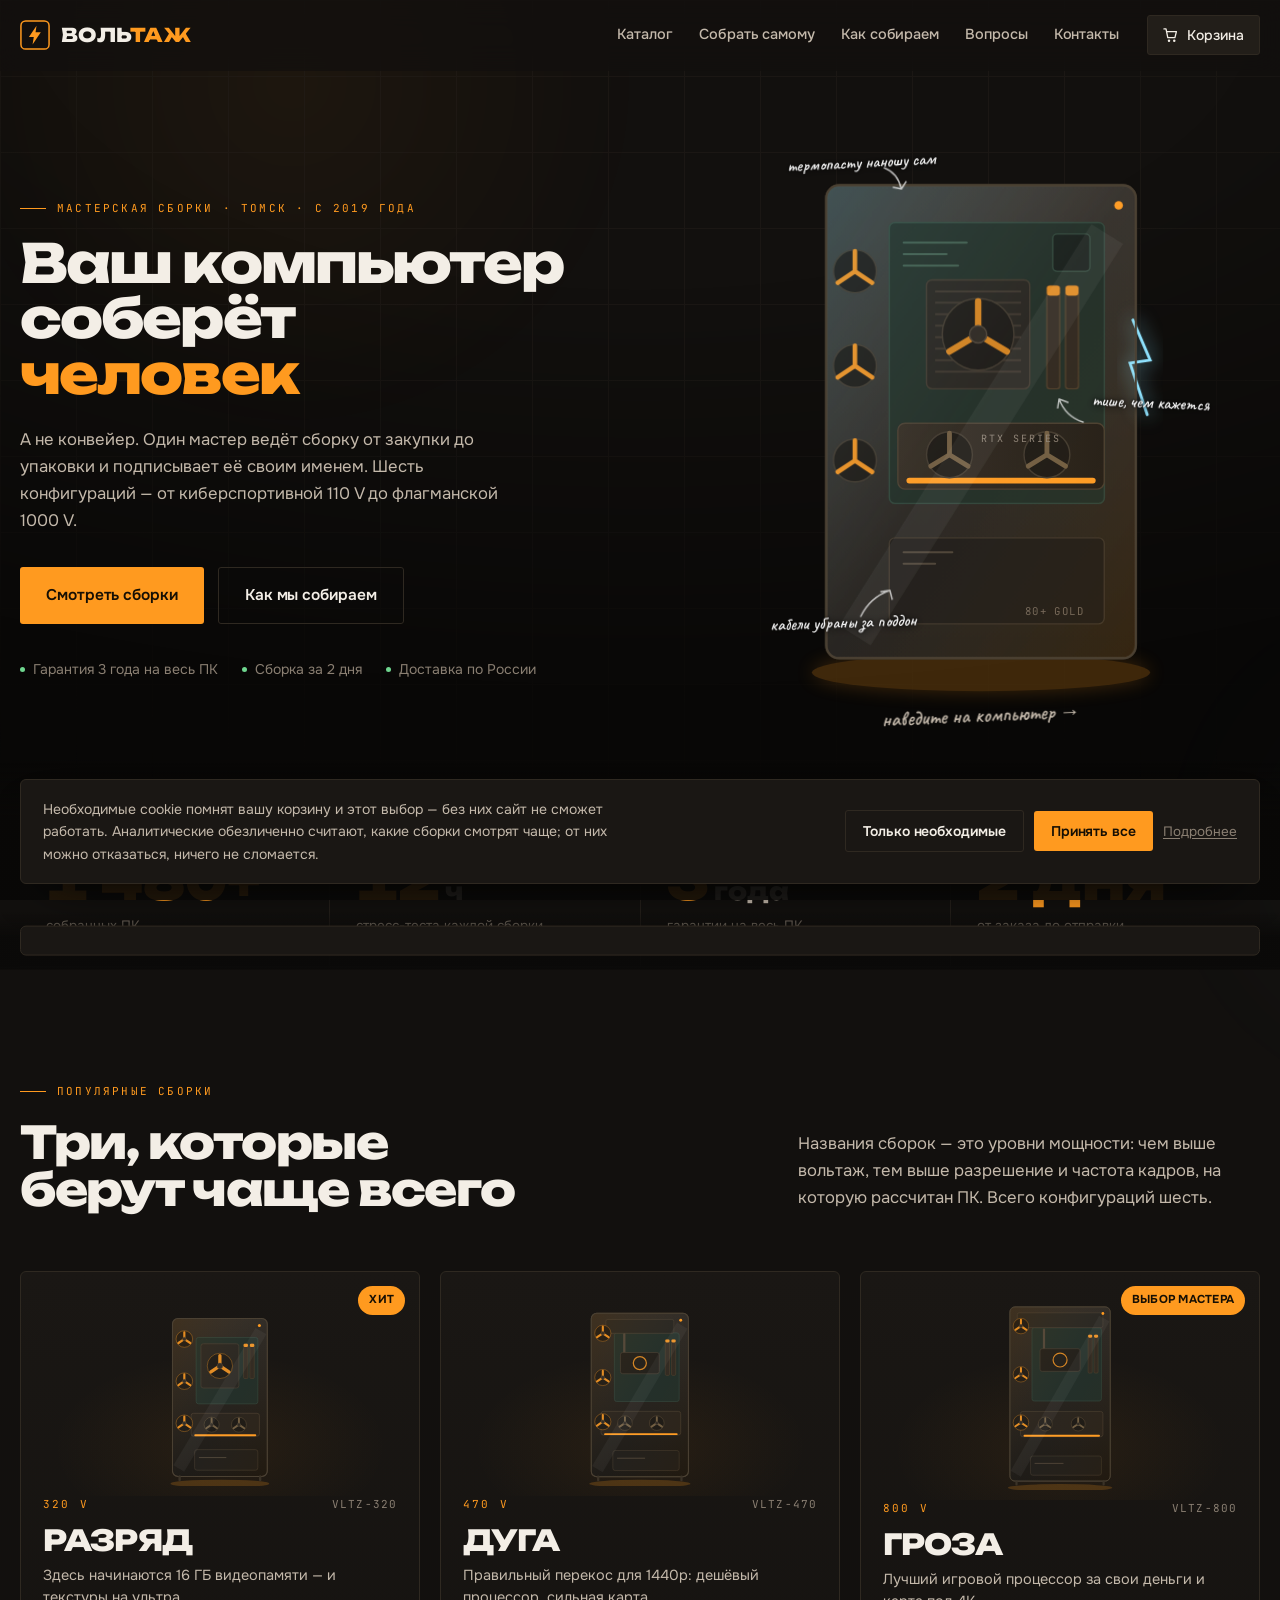
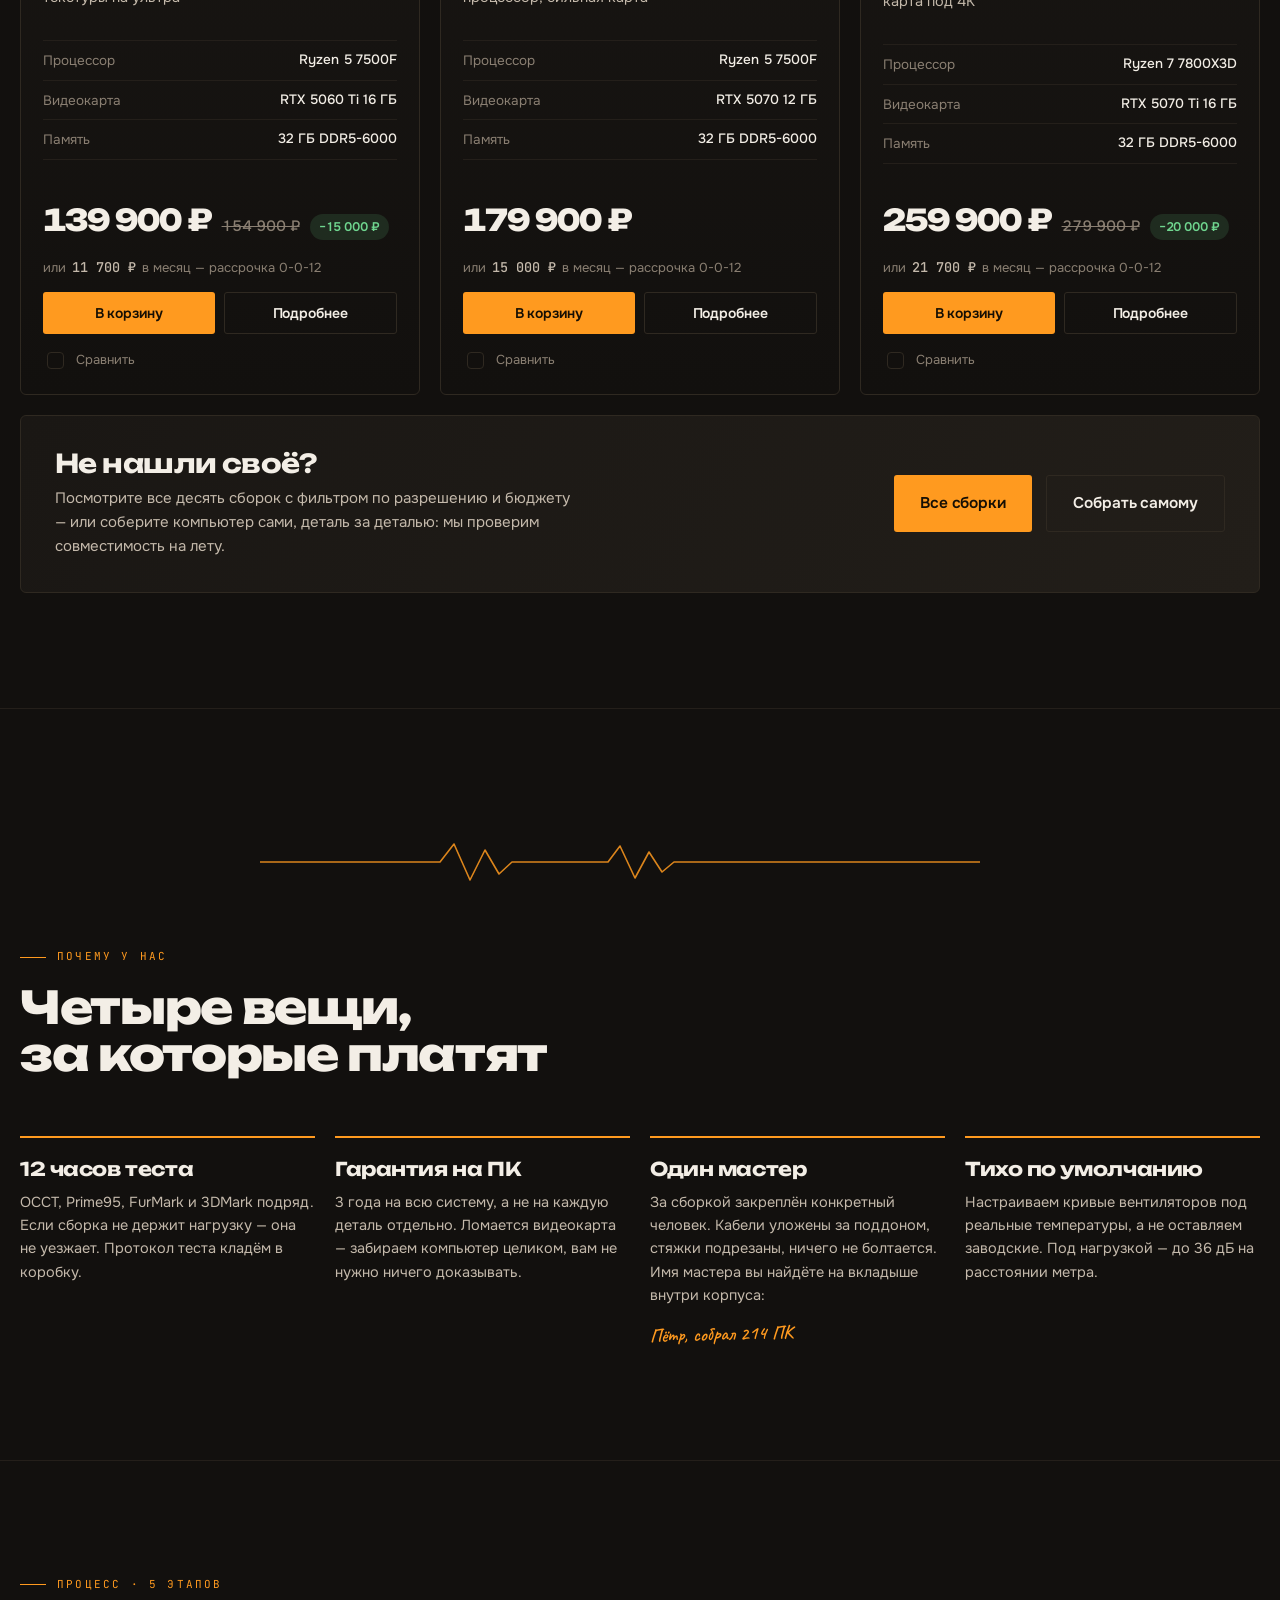
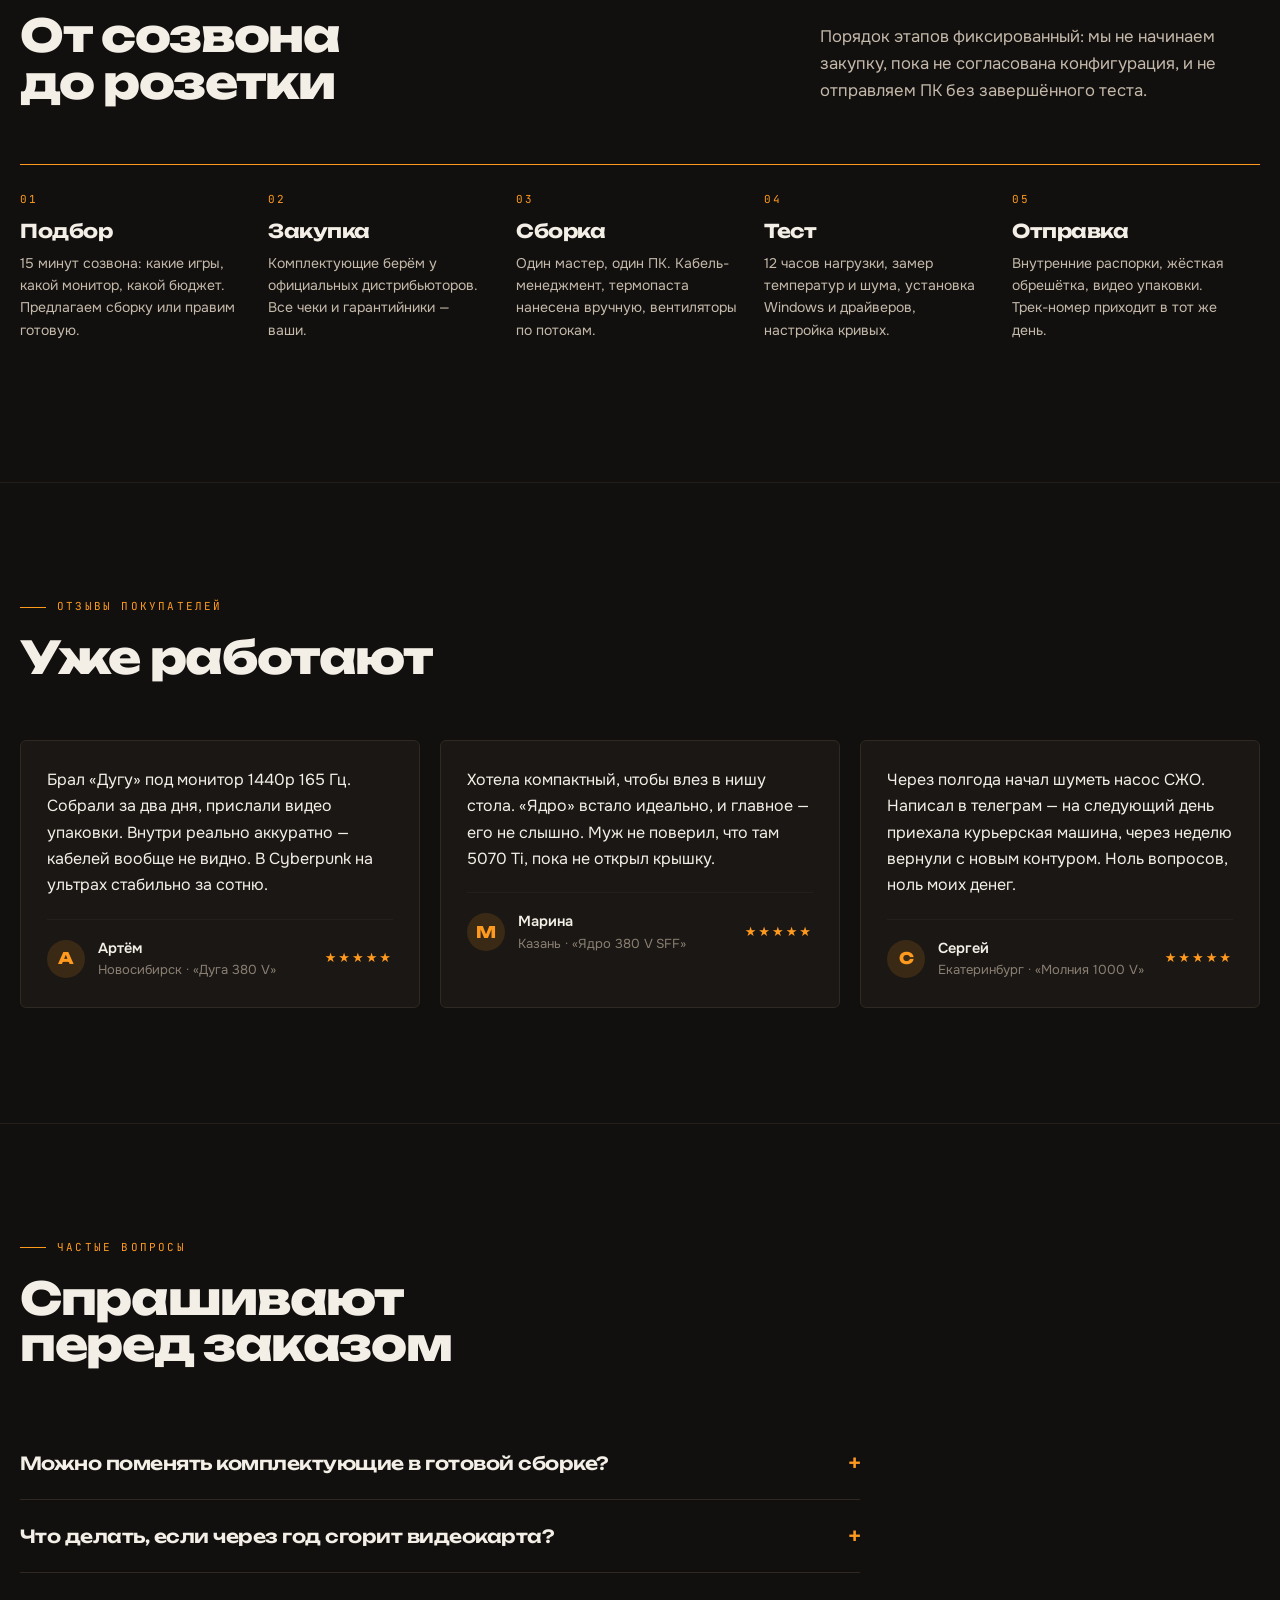
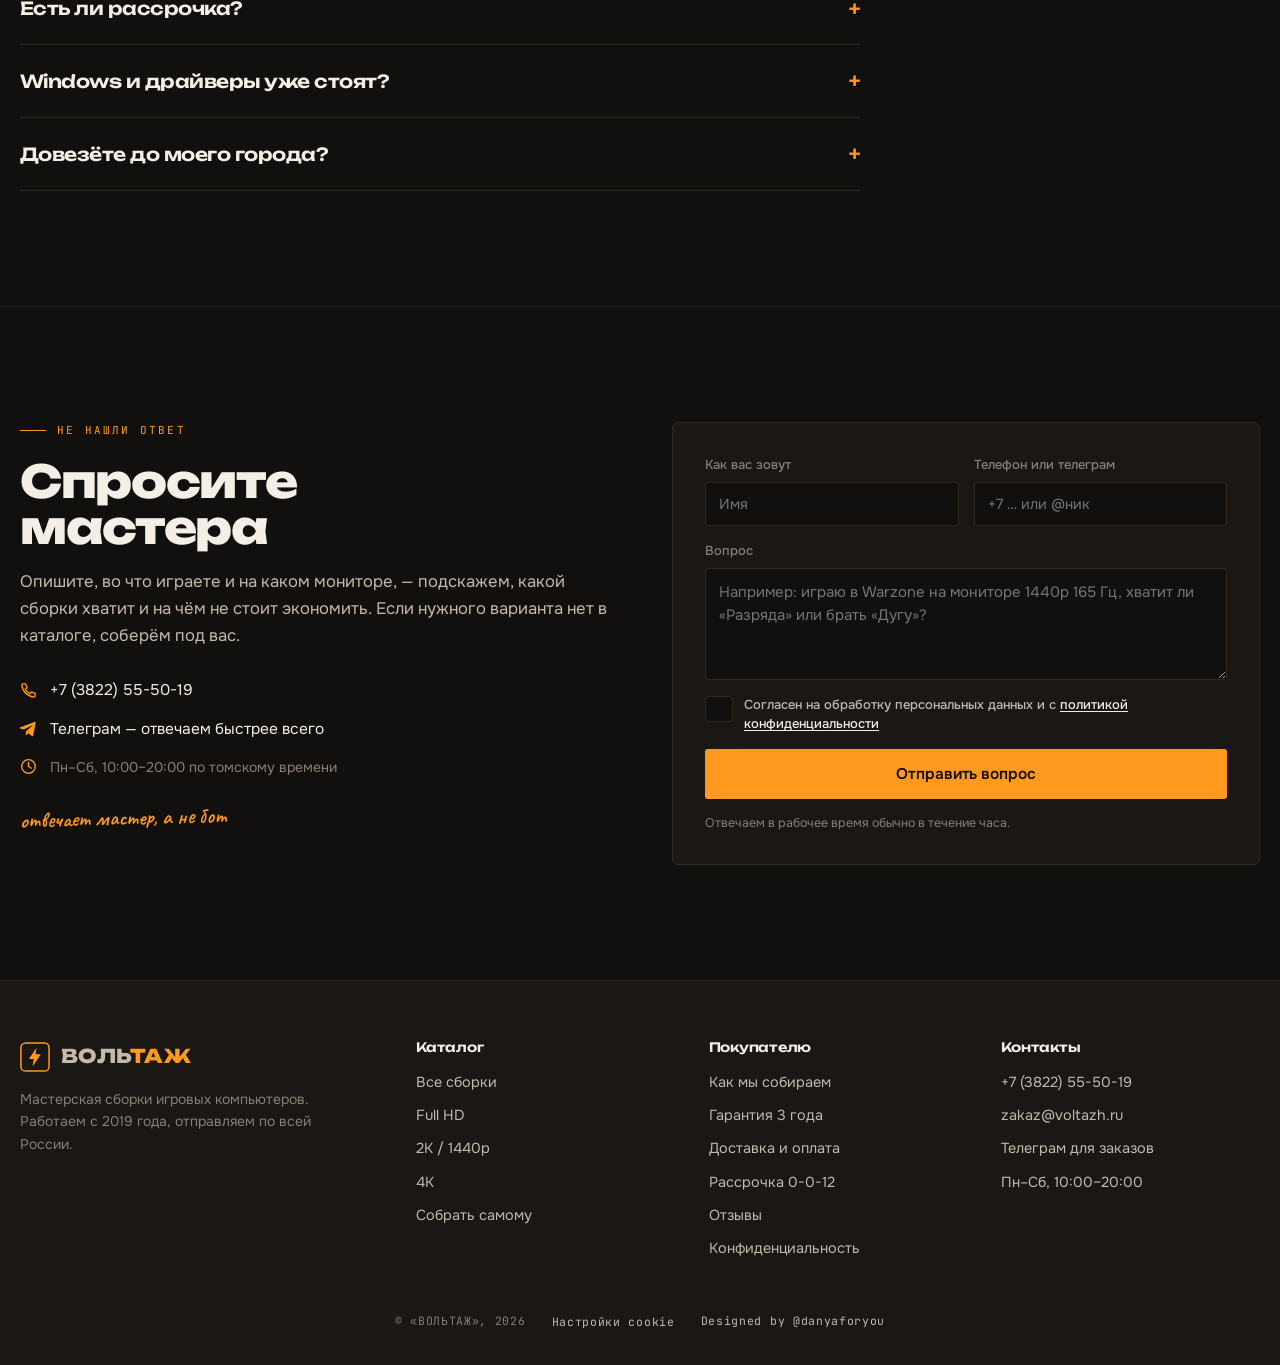
==== commit 36f14d59: "Не анимируем то, чего не видно, и не поднимаем в слой всё сразу Прокрутка стала легче, но загрузка в" ====
--- a/index.html
+++ b/index.html
@@ -29,7 +29,7 @@
 <link rel="preload" as="style" href="https://fonts.googleapis.com/css2?family=Caveat:wght@600&family=JetBrains+Mono:wght@400;500;700&family=Onest:wght@400;500;600;700&family=Unbounded:wght@600;700;800&display=swap">
 <link rel="stylesheet" href="https://fonts.googleapis.com/css2?family=Caveat:wght@600&family=JetBrains+Mono:wght@400;500;700&family=Onest:wght@400;500;600;700&family=Unbounded:wght@600;700;800&display=swap" media="print" onload="this.media='all'">
 <noscript><link rel="stylesheet" href="https://fonts.googleapis.com/css2?family=Caveat:wght@600&family=JetBrains+Mono:wght@400;500;700&family=Onest:wght@400;500;600;700&family=Unbounded:wght@600;700;800&display=swap"></noscript>
-<link rel="stylesheet" href="assets/style.css?v=08d071c6">
+<link rel="stylesheet" href="assets/style.css?v=f6f0efc8">
 </head>
 <body>
 <div class="bg" aria-hidden="true">
@@ -487,6 +487,6 @@
   </div>
 </div>
 <script src="assets/data.js?v=8f9b0ea5" defer></script>
-<script src="assets/app.js?v=88eecb71" defer></script>
+<script src="assets/app.js?v=c34d8b69" defer></script>
 </body>
 </html>
--- a/assets/style.css
+++ b/assets/style.css
@@ -312,6 +312,11 @@
   to  {opacity:1; transform:none}
 }
 .fan{transform-box:fill-box; transform-origin:50% 50%; animation:spin 2.6s linear infinite}
+/* Вращение внутри SVG считается на основном потоке: каждый кадр — это
+   перерисовка всей картинки. В каталоге таких вентиляторов под полсотни,
+   и те, что за краем экрана, крутились наравне с видимыми. Снаружи их
+   останавливаем — на глаз незаметно, потому что смотреть там нечего. */
+.paused .fan, .paused .pulse{animation-play-state:paused}
 .fan--slow{animation-duration:4.4s}
 .fan--rev{animation-direction:reverse}
 @keyframes spin{to{transform:rotate(360deg)}}
@@ -808,12 +813,16 @@
 }
 
 /* ---------- появление по скроллу ---------- */
+/* will-change здесь стоял на базовом правиле, то есть браузер поднимал
+   в отдельный слой все тридцать блоков сразу — ещё до того, как хоть
+   один из них начал появляться. Тридцать слоёв на старте стоят дороже,
+   чем то, что will-change экономит: страница спотыкалась именно на
+   загрузке. Подъём в слой браузер сделает сам на время перехода. */
 .rise{
   opacity:0; transform:translateY(20px);
   transition:opacity 1.05s cubic-bezier(.16,.84,.28,1), transform 1.05s cubic-bezier(.16,.84,.28,1);
-  will-change:opacity, transform;
-}
-.rise.in{opacity:1; transform:none; will-change:auto}
+}
+.rise.in{opacity:1; transform:none}
 .rise[data-d="1"]{transition-delay:.1s}
 .rise[data-d="2"]{transition-delay:.2s}
 .rise[data-d="3"]{transition-delay:.3s}
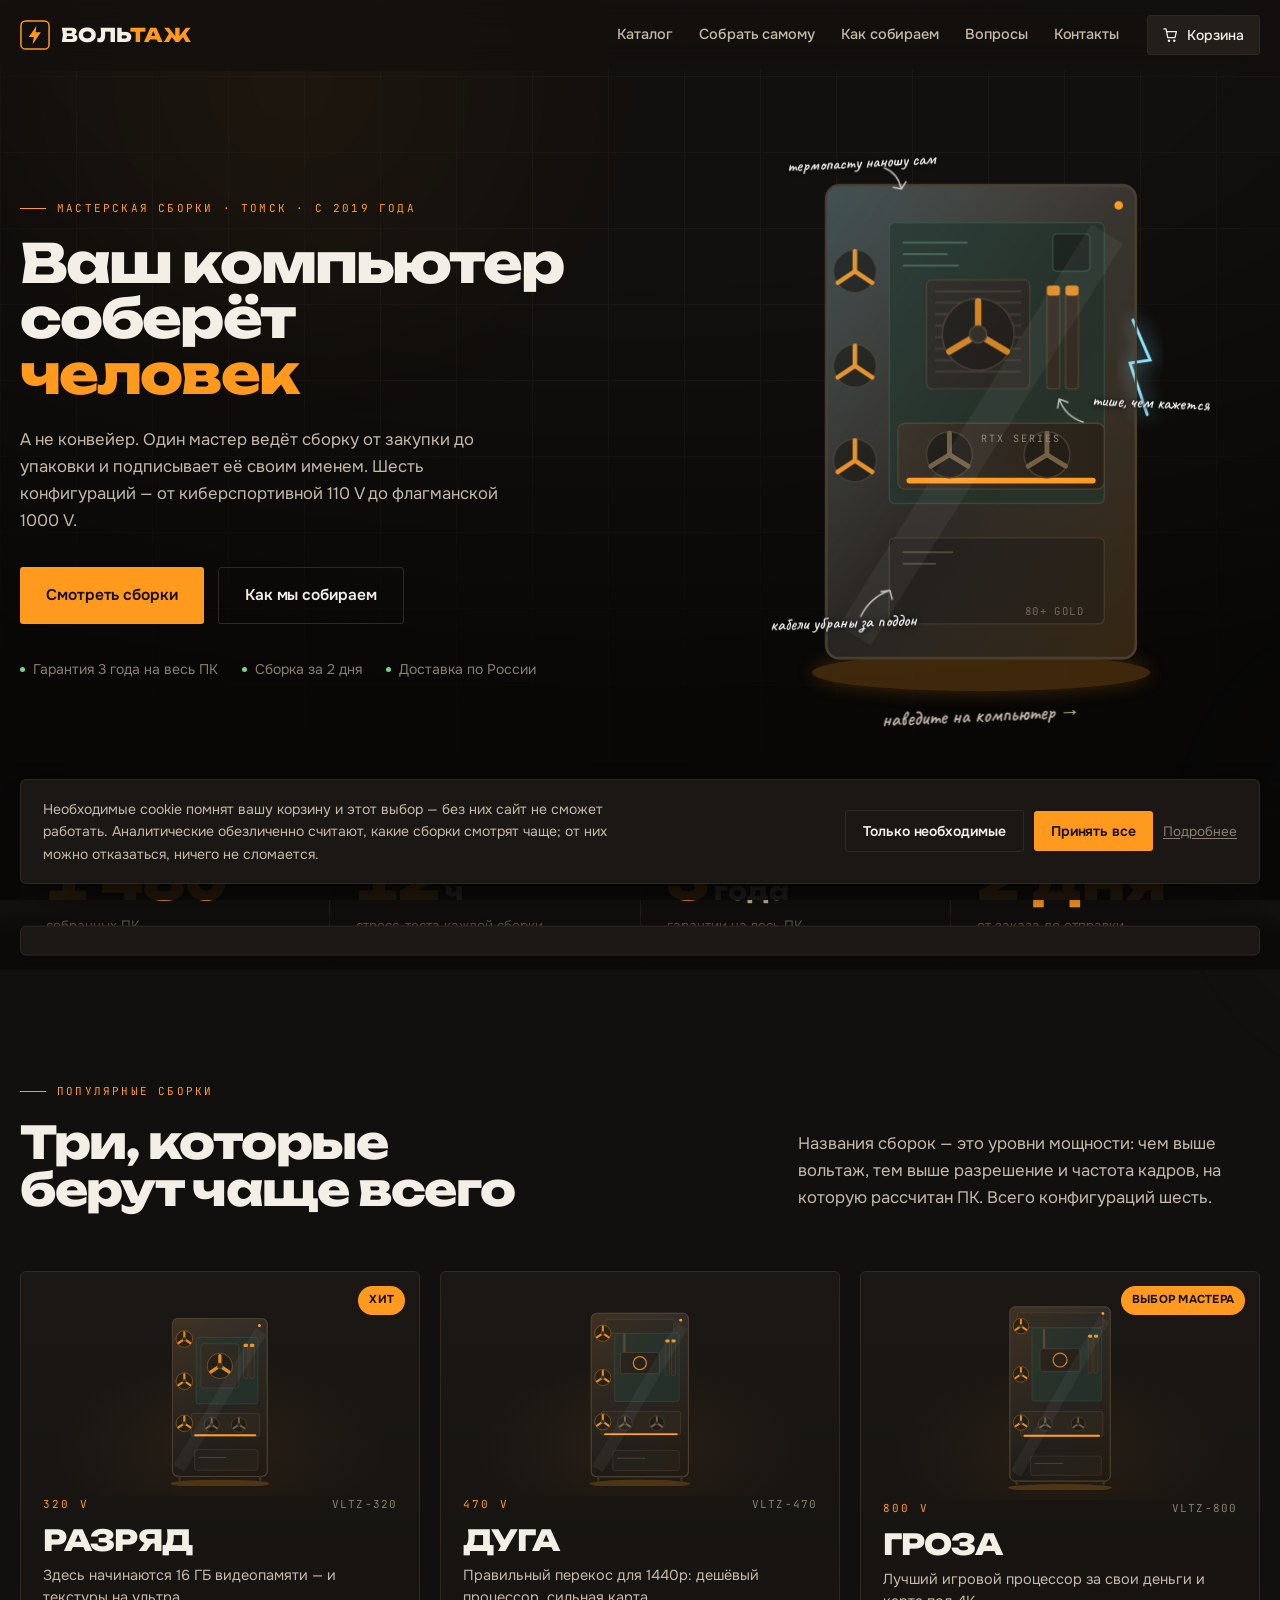
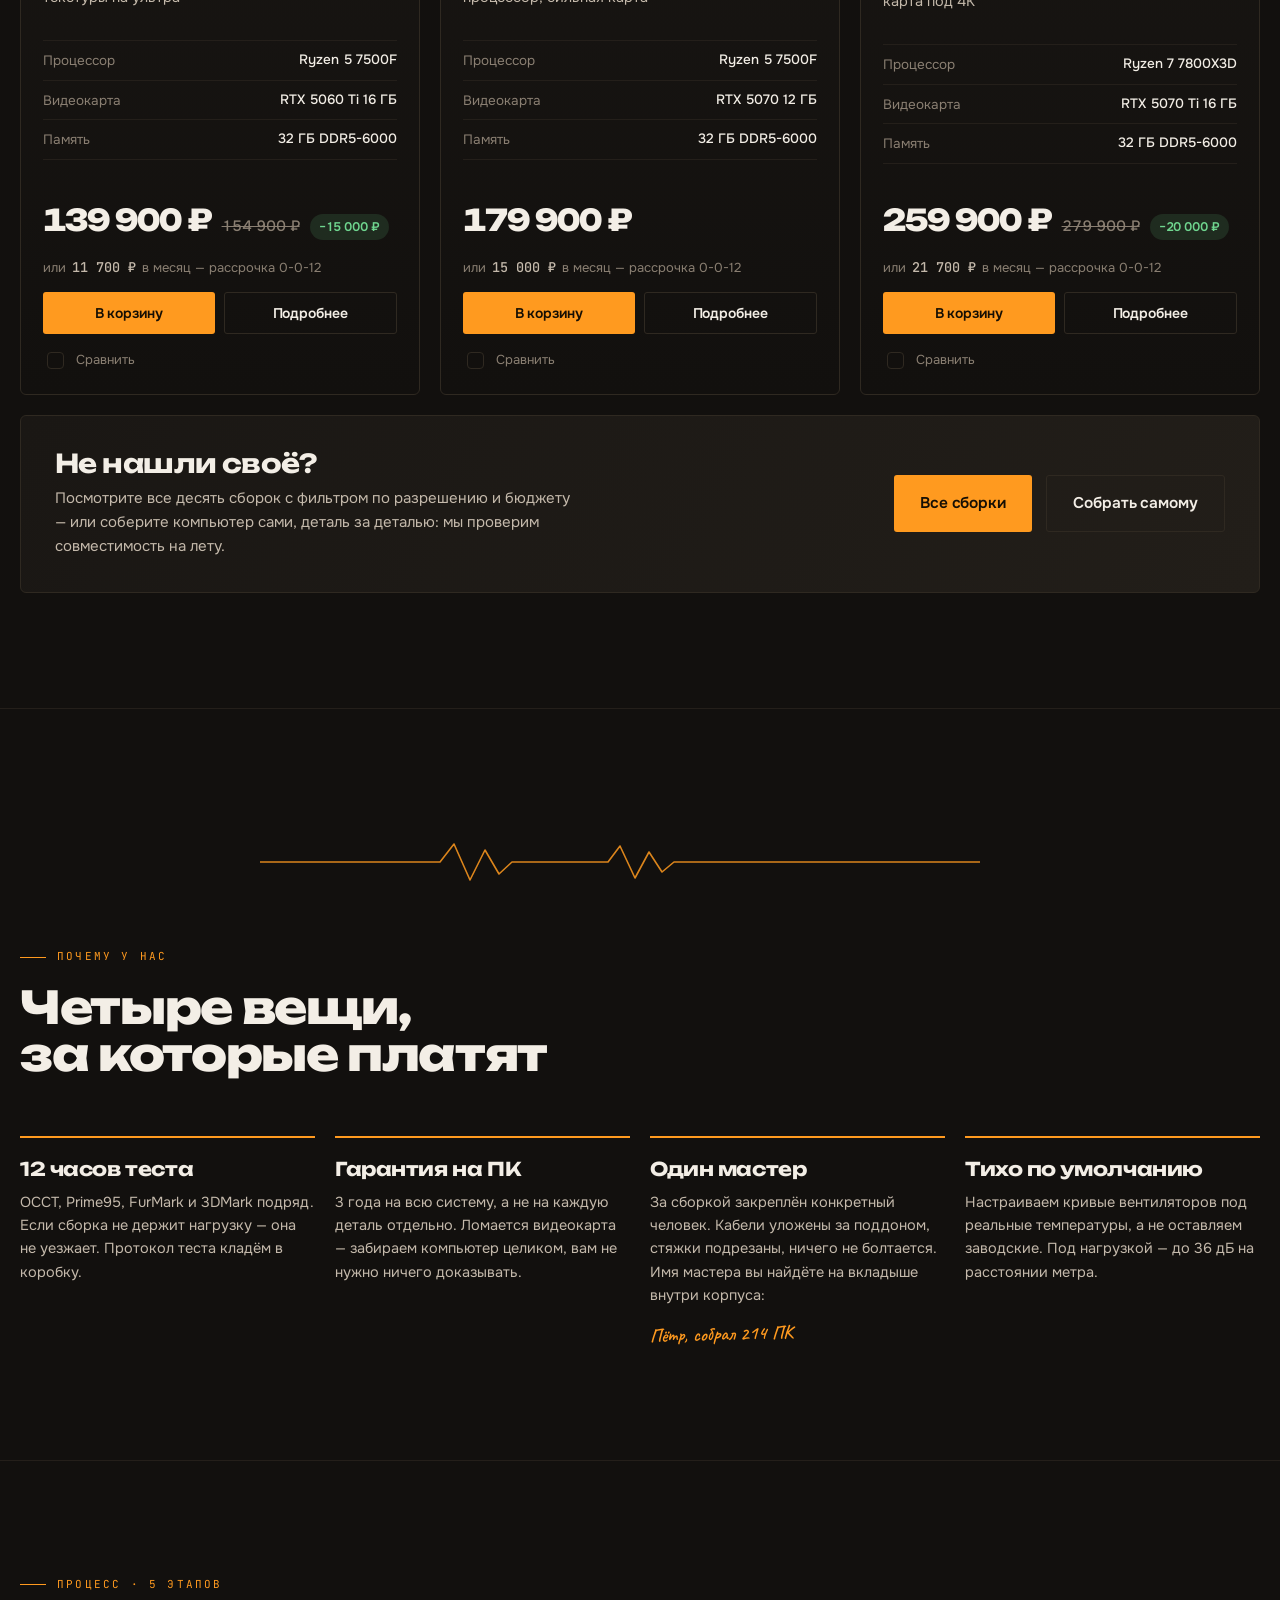
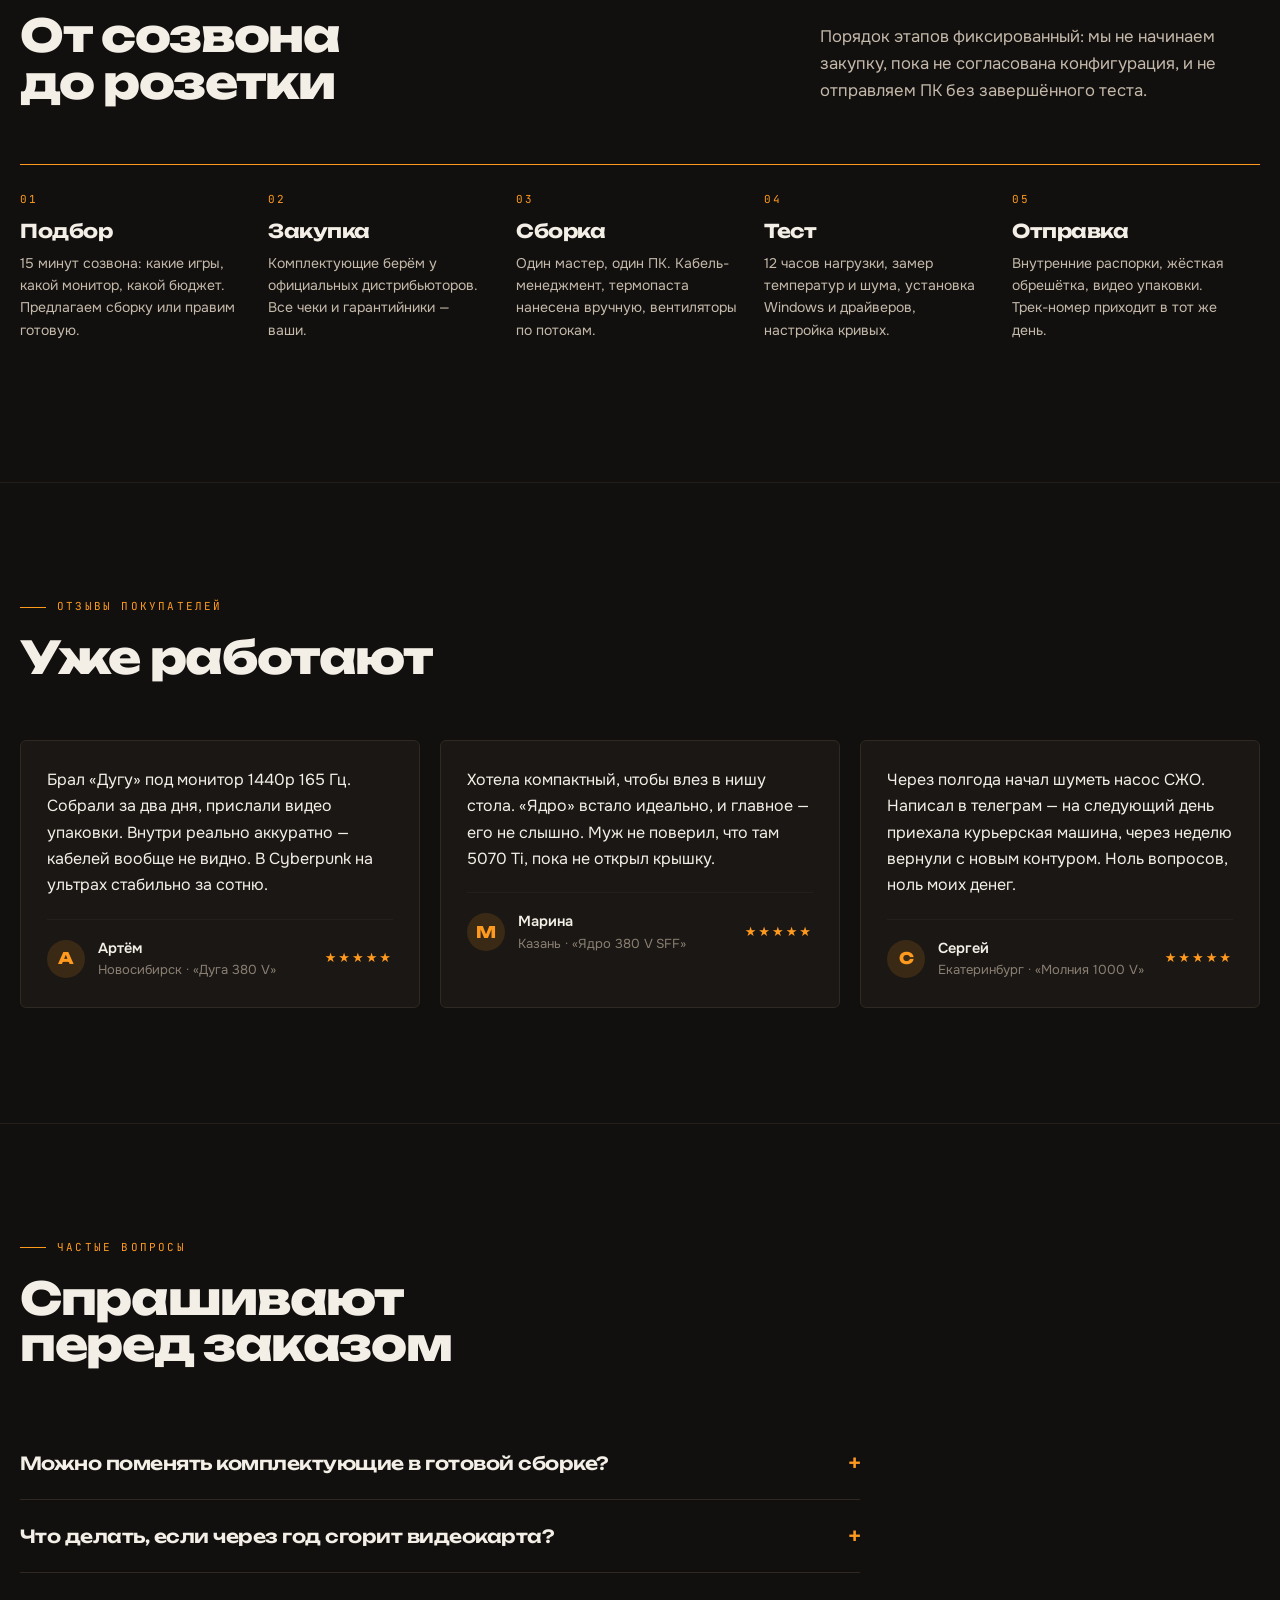
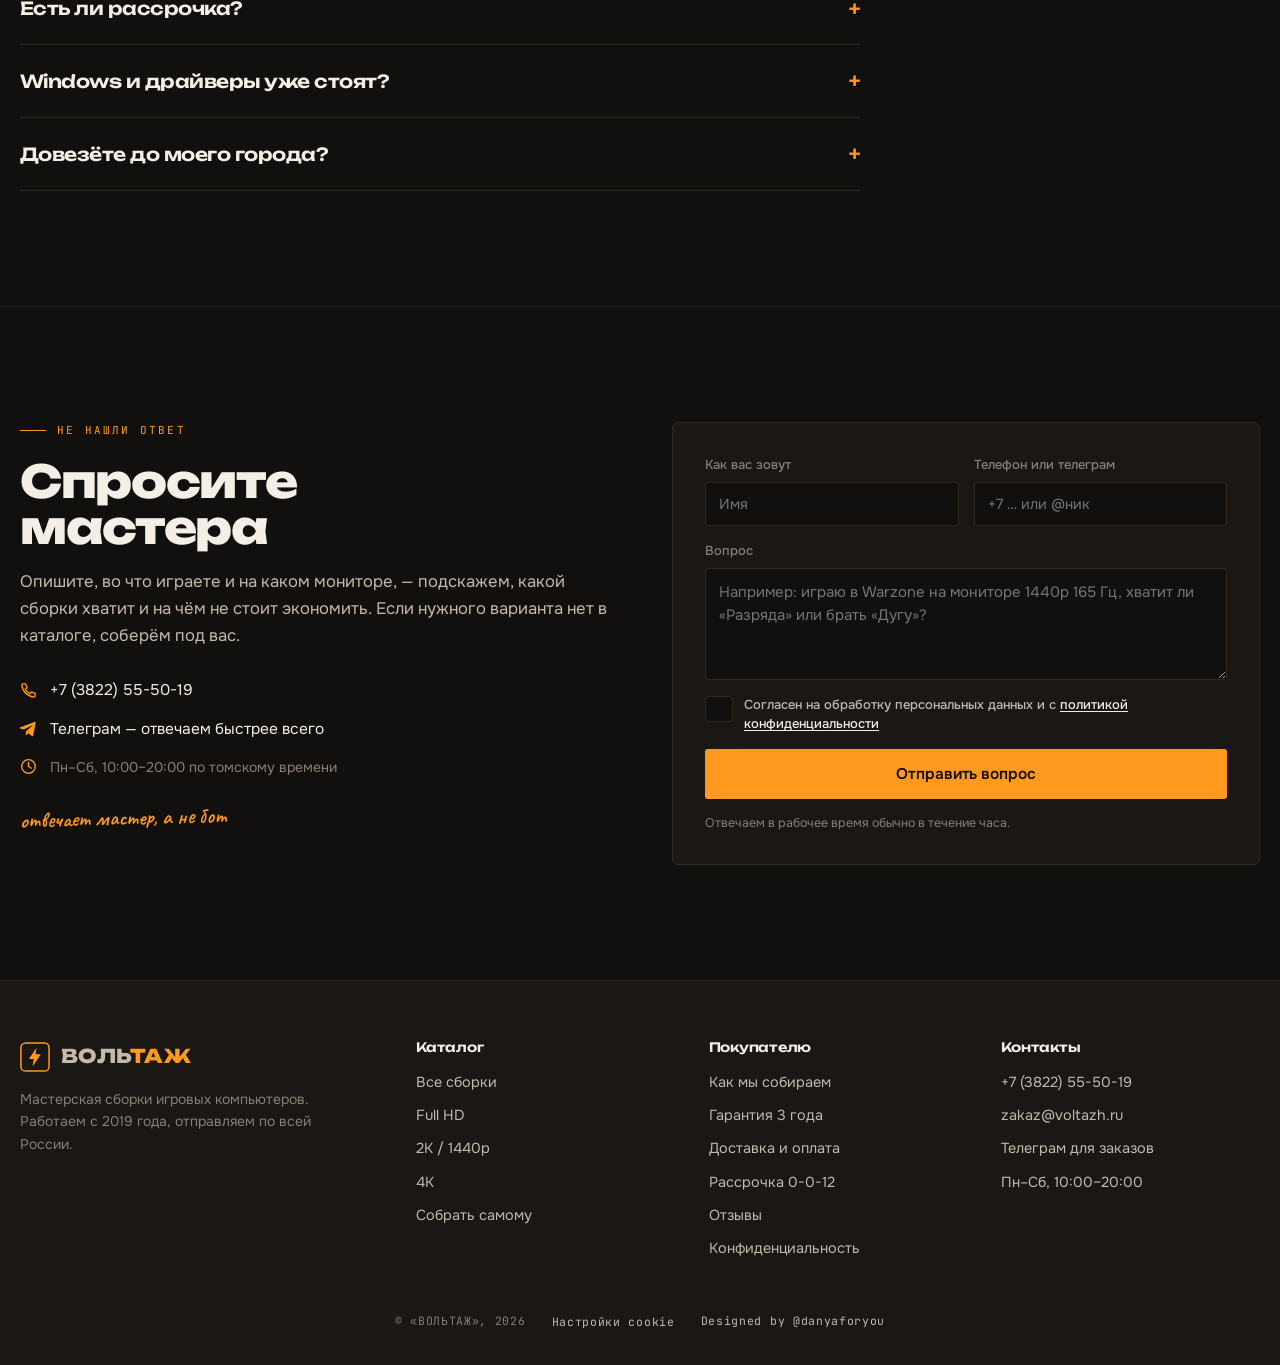
==== commit 1ae545da: "Каталог: убран фильтр с карточек, ползунок разбирается раз в кадр Три вещи, все на странице каталога" ====
--- a/index.html
+++ b/index.html
@@ -29,7 +29,7 @@
 <link rel="preload" as="style" href="https://fonts.googleapis.com/css2?family=Caveat:wght@600&family=JetBrains+Mono:wght@400;500;700&family=Onest:wght@400;500;600;700&family=Unbounded:wght@600;700;800&display=swap">
 <link rel="stylesheet" href="https://fonts.googleapis.com/css2?family=Caveat:wght@600&family=JetBrains+Mono:wght@400;500;700&family=Onest:wght@400;500;600;700&family=Unbounded:wght@600;700;800&display=swap" media="print" onload="this.media='all'">
 <noscript><link rel="stylesheet" href="https://fonts.googleapis.com/css2?family=Caveat:wght@600&family=JetBrains+Mono:wght@400;500;700&family=Onest:wght@400;500;600;700&family=Unbounded:wght@600;700;800&display=swap"></noscript>
-<link rel="stylesheet" href="assets/style.css?v=f6f0efc8">
+<link rel="stylesheet" href="assets/style.css?v=5f77a532">
 </head>
 <body>
 <div class="bg" aria-hidden="true">
@@ -487,6 +487,6 @@
   </div>
 </div>
 <script src="assets/data.js?v=8f9b0ea5" defer></script>
-<script src="assets/app.js?v=c34d8b69" defer></script>
+<script src="assets/app.js?v=ddc51580" defer></script>
 </body>
 </html>
--- a/assets/style.css
+++ b/assets/style.css
@@ -498,7 +498,20 @@
 }
 .card:hover{transform:translateY(-5px); border-color:#4A3D2B; box-shadow:0 26px 50px -28px rgba(0,0,0,.9)}
 .card:hover::after{opacity:1}
-.card.is-out{opacity:.26; filter:saturate(.25)}
+/* Здесь стоял ещё и filter:saturate(.25). При двадцати шести процентах
+   непрозрачности он почти не читается, а стоит дорого: filter заводит
+   элементу отдельную поверхность и пересчитывается заново на каждой
+   перерисовке — то есть на каждом обороте вентиляторов внутри. Тянуть
+   ползунок бюджета по девяти таким карточкам было тяжело.
+   Раз карточка не проходит по бюджету — там и крутиться нечему. */
+/* .rise.in тоже задаёт opacity, специфичность у них одинаковая, а стоит
+   оно ниже по файлу — и выигрывало. Приглушение по бюджету не работало
+   совсем: карточки вне бюджета выглядели как обычные, менялся только
+   счётчик. Добавленный .grid делает правило весомее.
+   Длительность своя: базовые 1.05s достались от появления по скроллу,
+   для реакции на ползунок это недопустимо медленно. */
+.grid .card.is-out{opacity:.26; transition:opacity .25s}
+.card.is-out .fan, .card.is-out .pulse{animation-play-state:paused}
 .card.is-hidden{display:none}
 
 .card__tag{
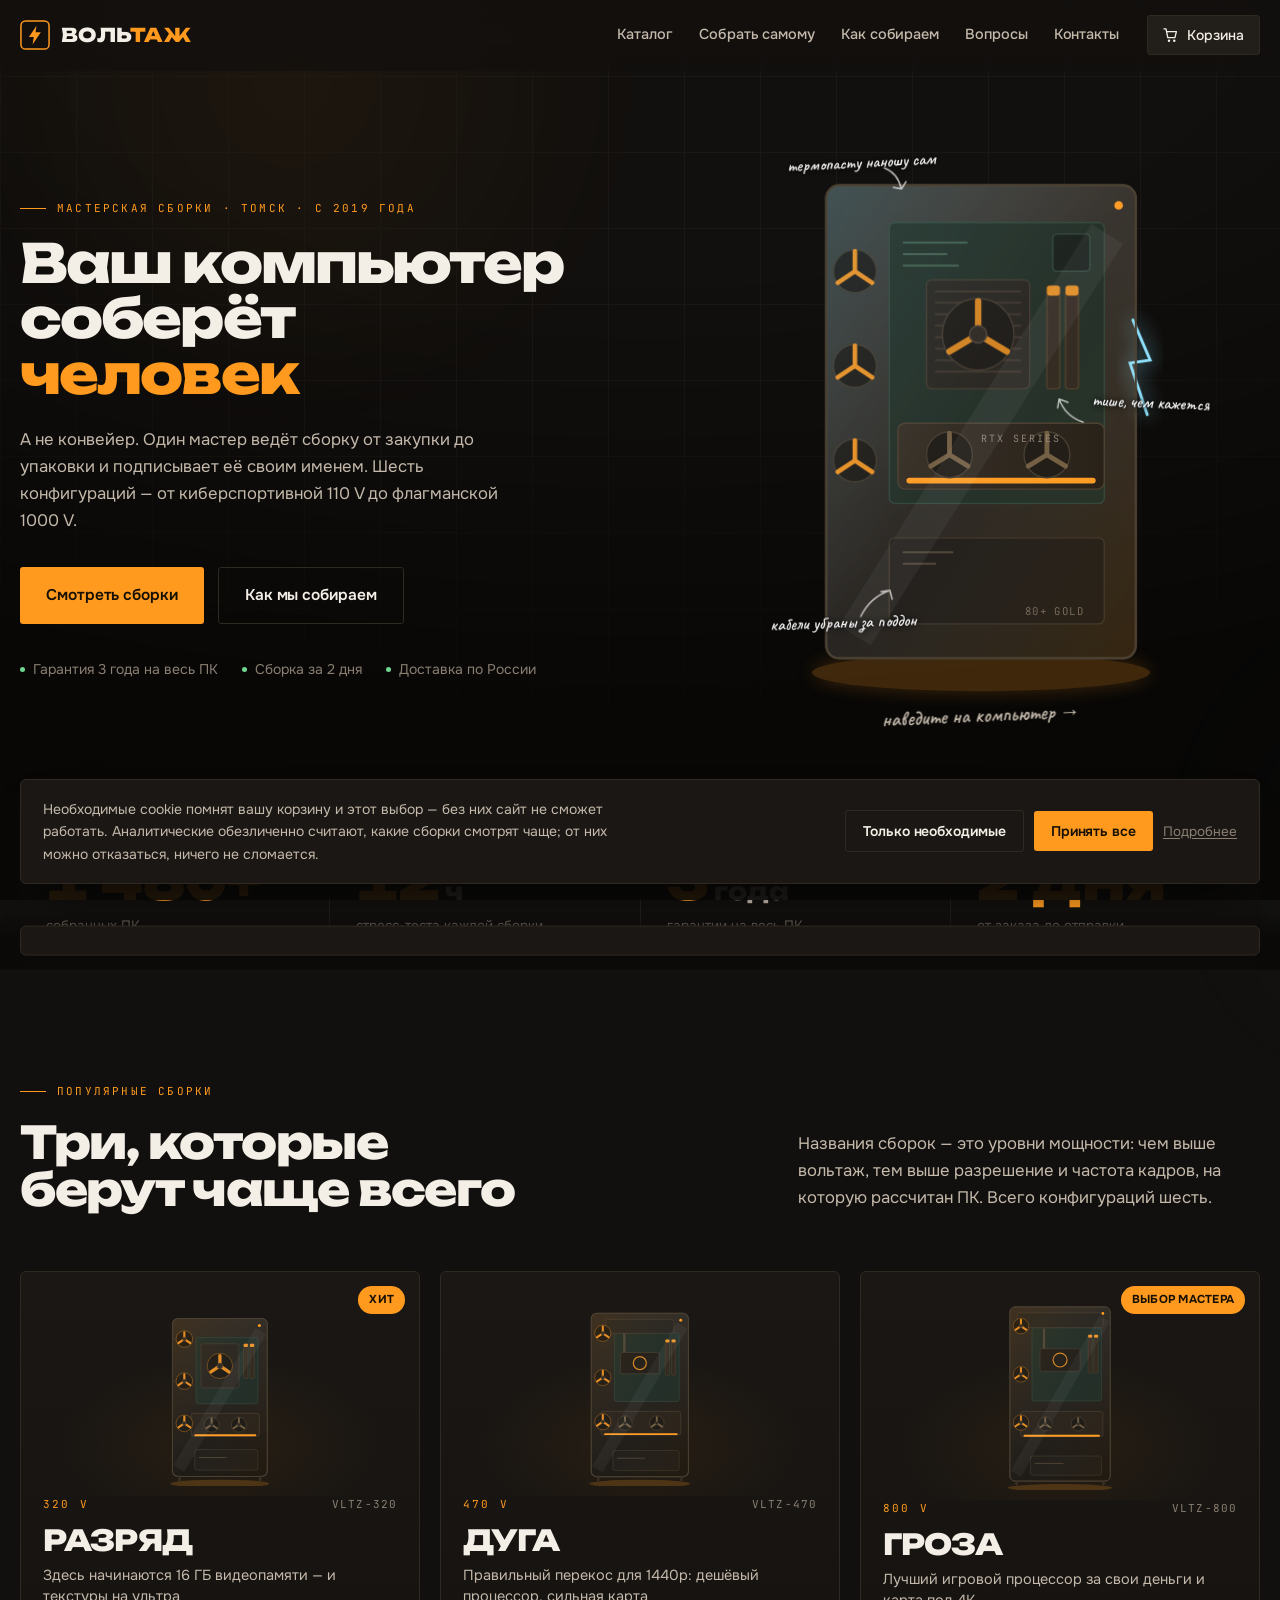
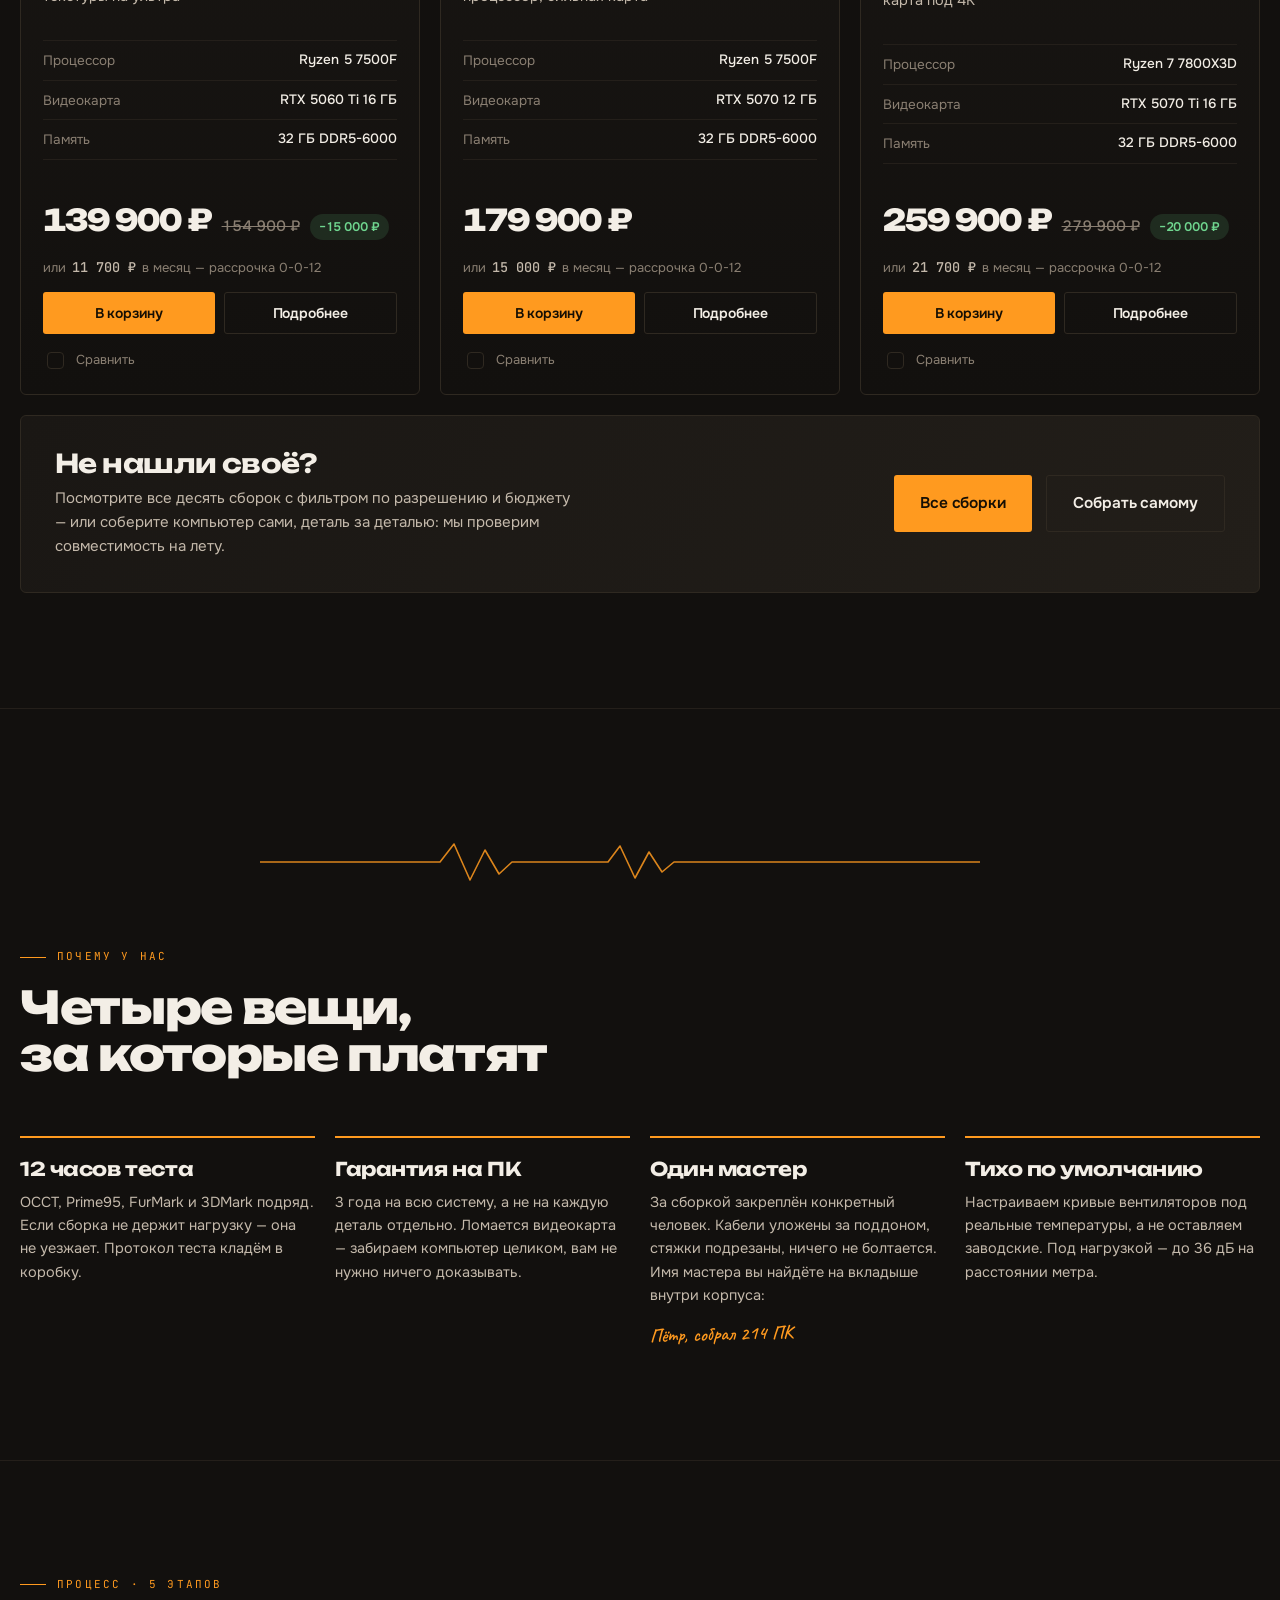
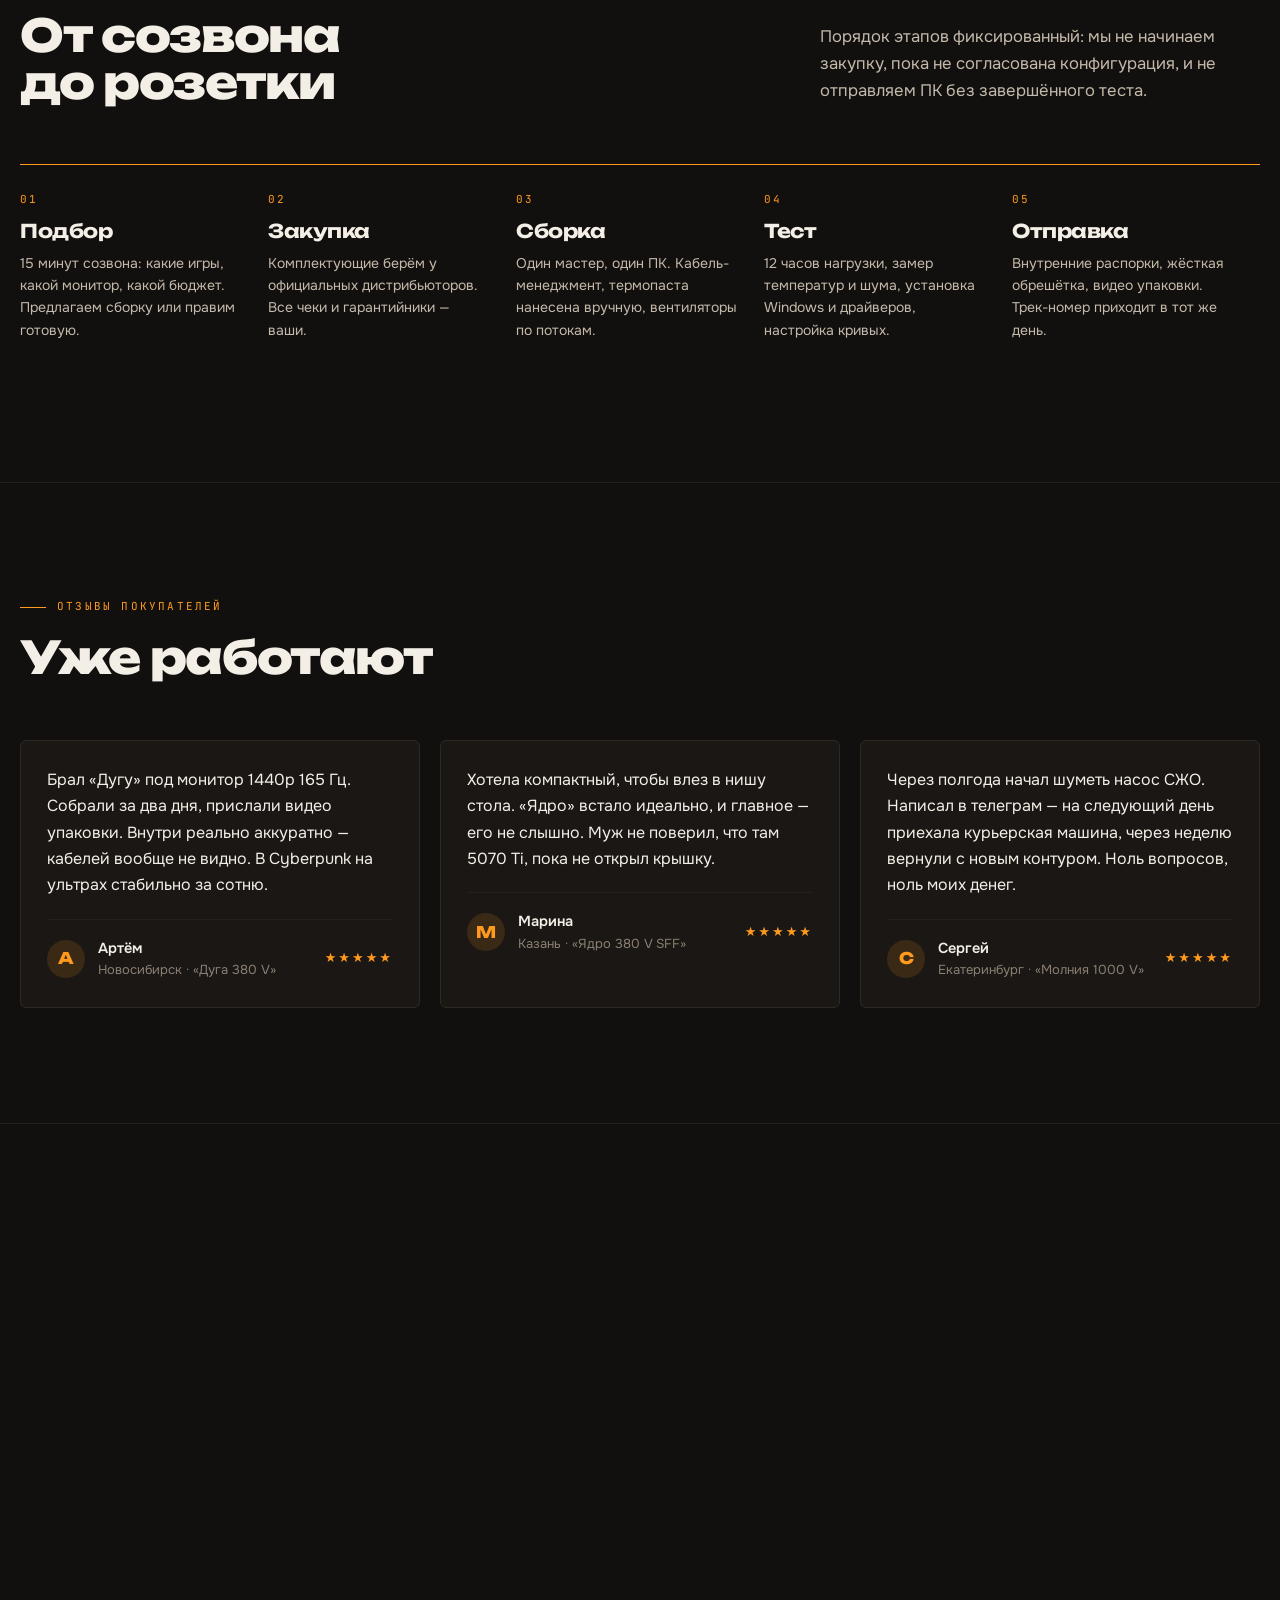
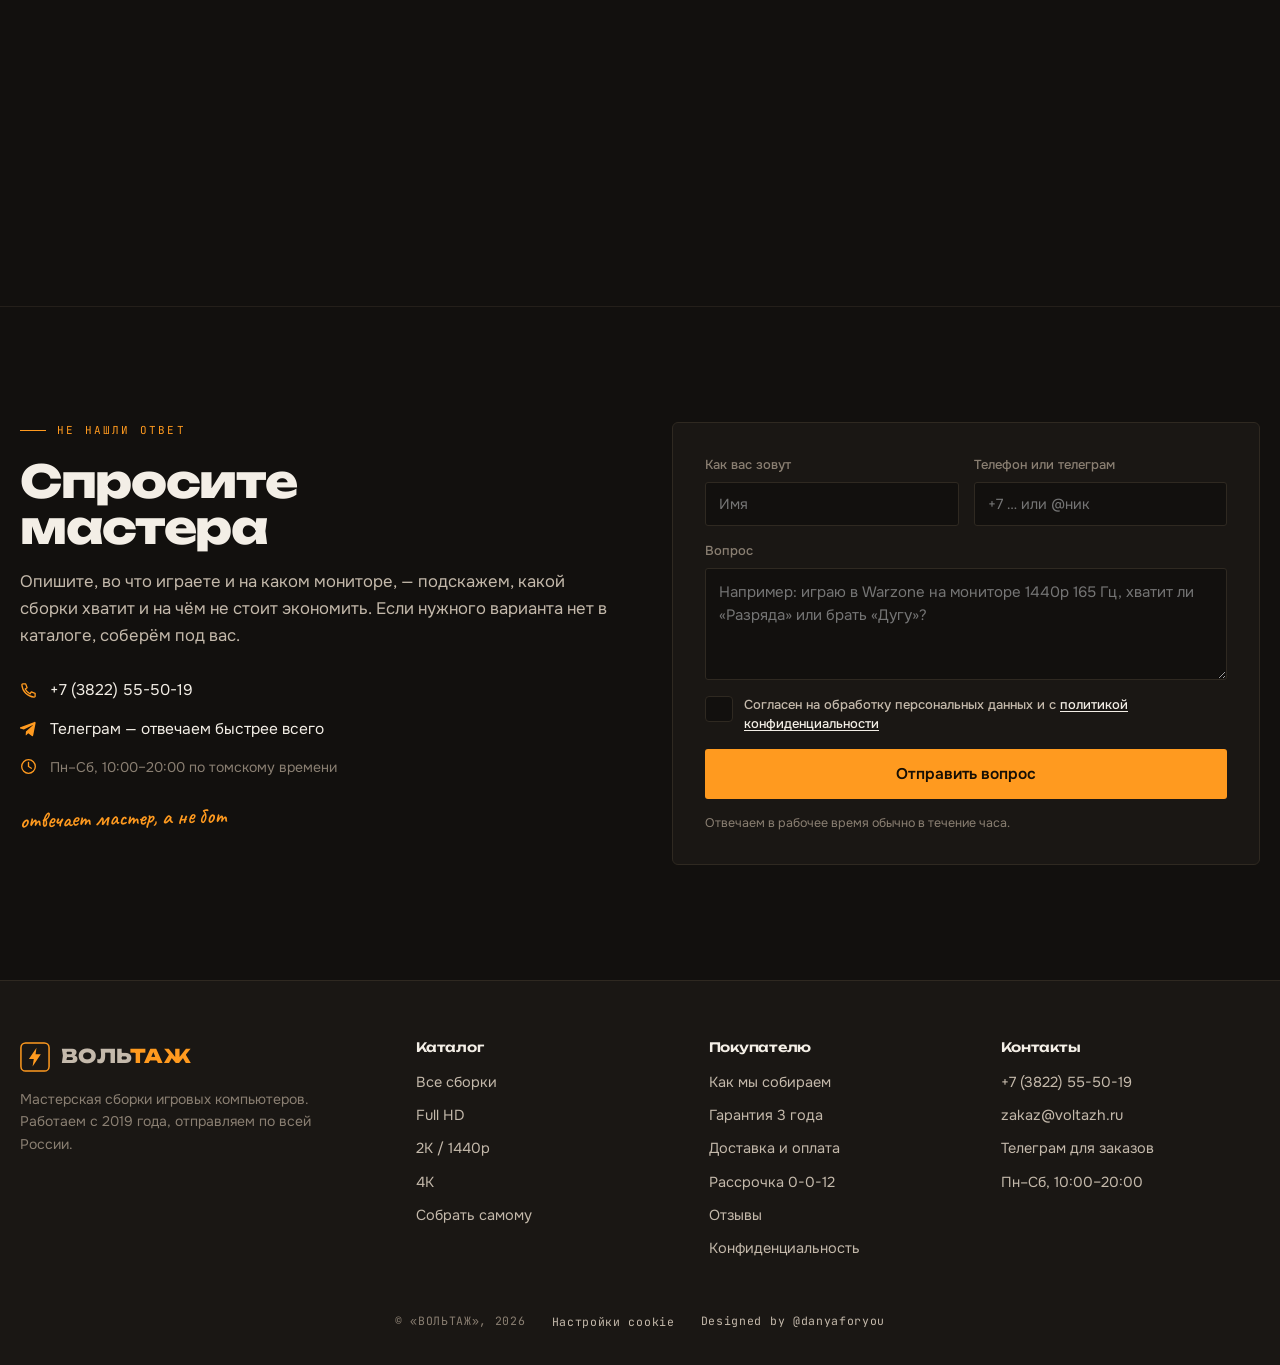
==== commit 07f21cd8: "Каталог не рисует карточки за экраном, шапка не размывает фон на ходу Две тяжёлые вещи, обе видны то" ====
--- a/index.html
+++ b/index.html
@@ -29,7 +29,7 @@
 <link rel="preload" as="style" href="https://fonts.googleapis.com/css2?family=Caveat:wght@600&family=JetBrains+Mono:wght@400;500;700&family=Onest:wght@400;500;600;700&family=Unbounded:wght@600;700;800&display=swap">
 <link rel="stylesheet" href="https://fonts.googleapis.com/css2?family=Caveat:wght@600&family=JetBrains+Mono:wght@400;500;700&family=Onest:wght@400;500;600;700&family=Unbounded:wght@600;700;800&display=swap" media="print" onload="this.media='all'">
 <noscript><link rel="stylesheet" href="https://fonts.googleapis.com/css2?family=Caveat:wght@600&family=JetBrains+Mono:wght@400;500;700&family=Onest:wght@400;500;600;700&family=Unbounded:wght@600;700;800&display=swap"></noscript>
-<link rel="stylesheet" href="assets/style.css?v=5f77a532">
+<link rel="stylesheet" href="assets/style.css?v=19705016">
 </head>
 <body>
 <div class="bg" aria-hidden="true">
@@ -487,6 +487,6 @@
   </div>
 </div>
 <script src="assets/data.js?v=8f9b0ea5" defer></script>
-<script src="assets/app.js?v=ddc51580" defer></script>
+<script src="assets/app.js?v=c6fa09d2" defer></script>
 </body>
 </html>
--- a/assets/style.css
+++ b/assets/style.css
@@ -211,7 +211,12 @@
   background:rgba(18,16,14,.72); backdrop-filter:blur(14px);
   border-bottom:1px solid transparent; transition:border-color .3s, background .3s;
 }
-.top.stuck{border-bottom-color:var(--line); background:rgba(18,16,14,.92)}
+/* Прокрученная шапка залита на 92% — сквозь неё и так ничего не видно,
+   а backdrop-filter при этом заставлял браузер пересобирать и размывать
+   всё, что проезжает под ней, на каждом кадре. В каталоге под шапкой
+   едут десять тяжёлых SVG, и это било больнее всего. Наверху страницы,
+   где заливка 72%, размытие остаётся — там оно и читается. */
+.top.stuck{border-bottom-color:var(--line); background:rgba(18,16,14,.92); backdrop-filter:none}
 .top__in{display:flex; align-items:center; gap:28px; height:70px}
 .logo{display:flex; align-items:center; gap:11px; text-decoration:none; margin-right:auto}
 .logo__mark{width:30px; height:30px; flex:none}
@@ -491,6 +496,14 @@
   background:linear-gradient(180deg,var(--ground-2),var(--ground));
   border:1px solid var(--line); border-radius:var(--r-md); overflow:hidden;
   transition:border-color .3s, transform .3s, box-shadow .35s;
+  /* Каждая карточка — это SVG на полсотни узлов с градиентами и
+     вентиляторами. Десять таких браузер отрисовывал целиком, включая
+     те восемь, что за краем экрана. content-visibility разрешает
+     пропускать их до подхода к экрану; auto 520px — подсказка о высоте,
+     чтобы полоса прокрутки не прыгала, дальше браузер запоминает
+     настоящий размер сам. */
+  content-visibility:auto;
+  contain-intrinsic-size:auto 700px;
 }
 .card::after{
   content:''; position:absolute; inset:0; pointer-events:none; opacity:0; transition:opacity .35s;
